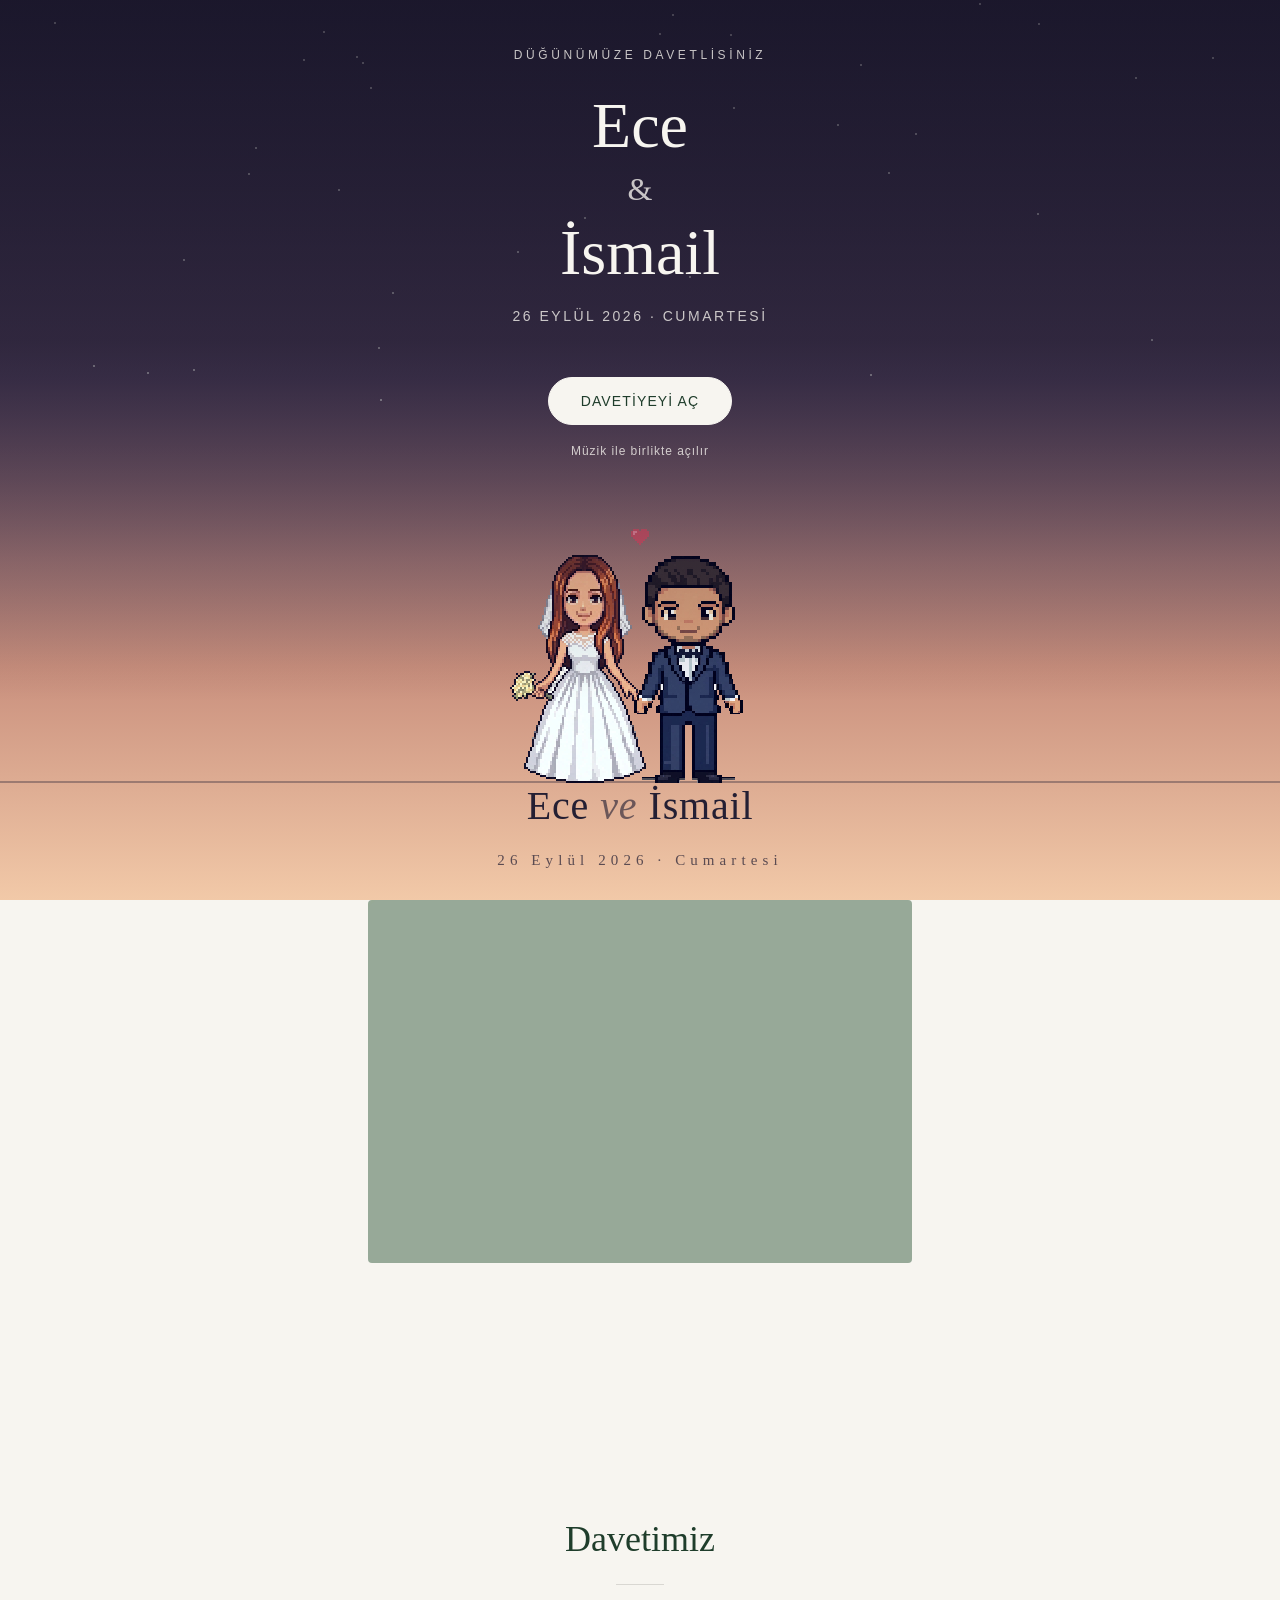
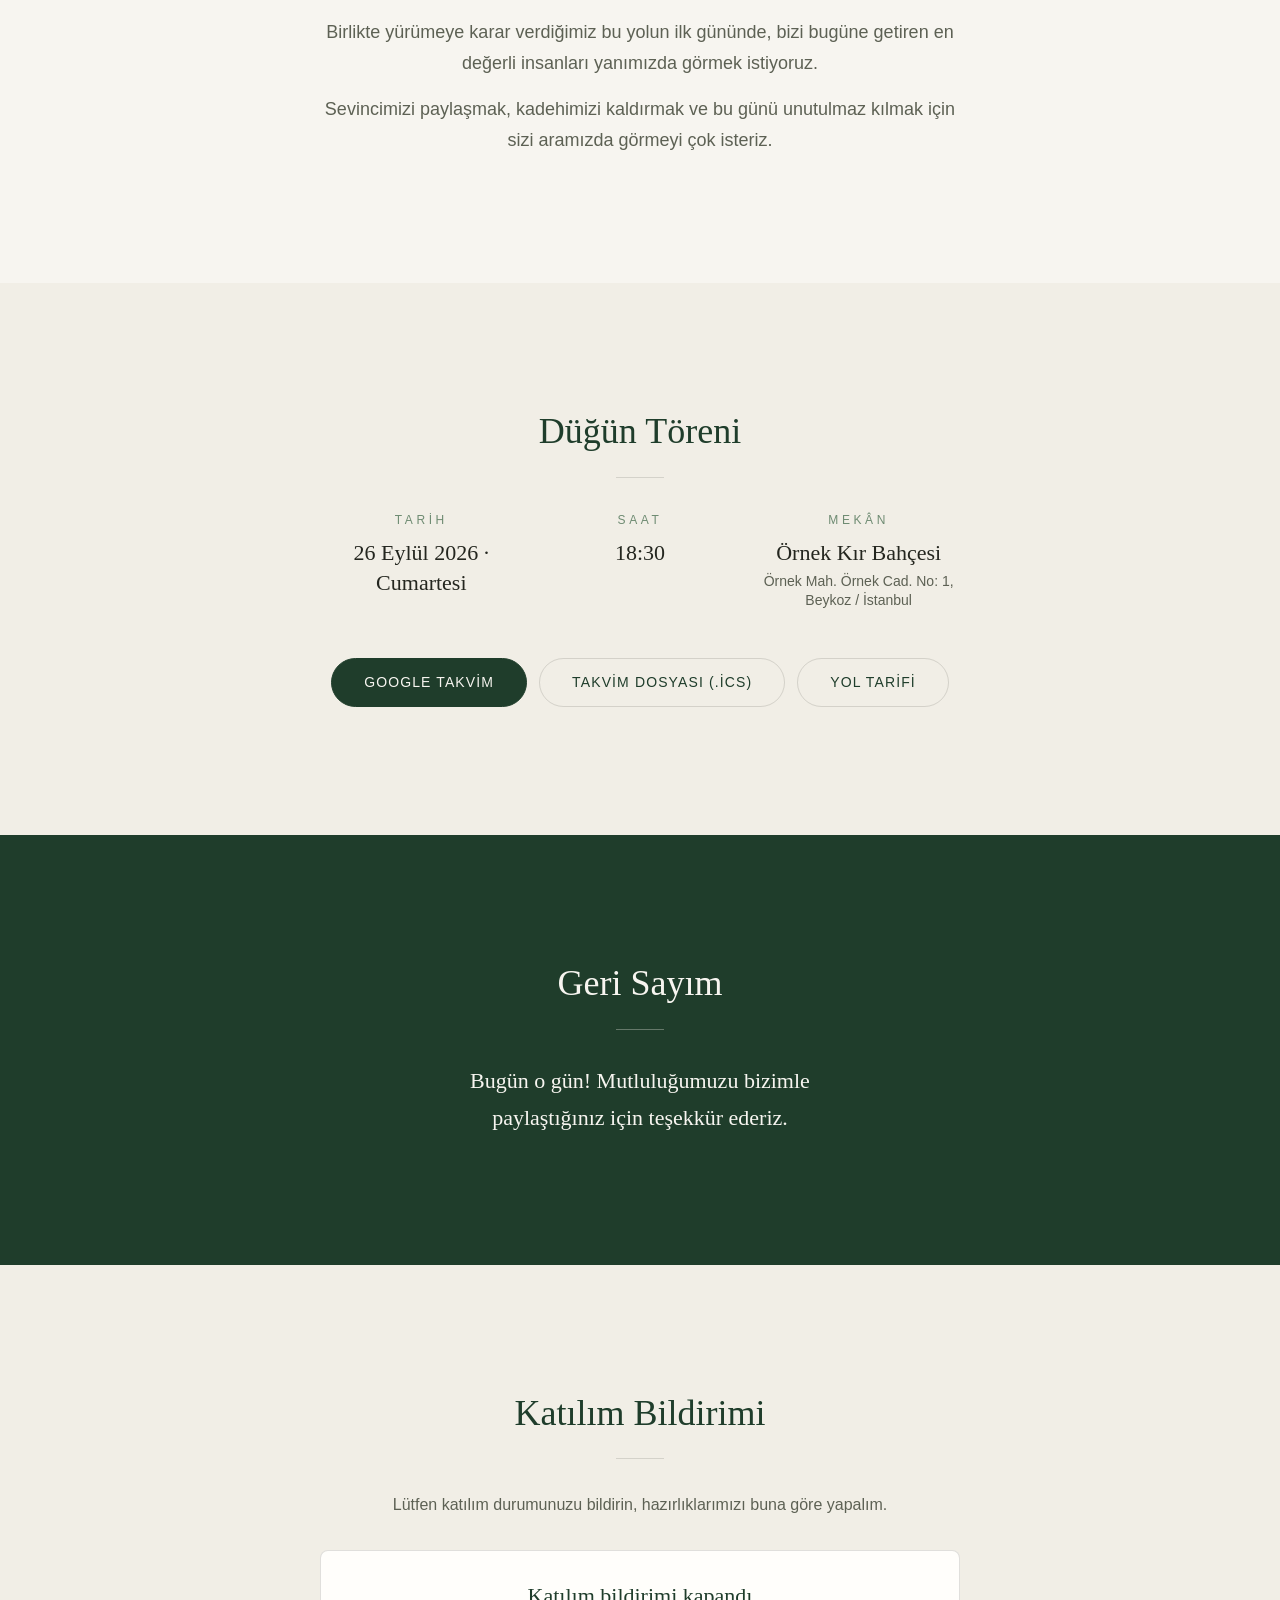
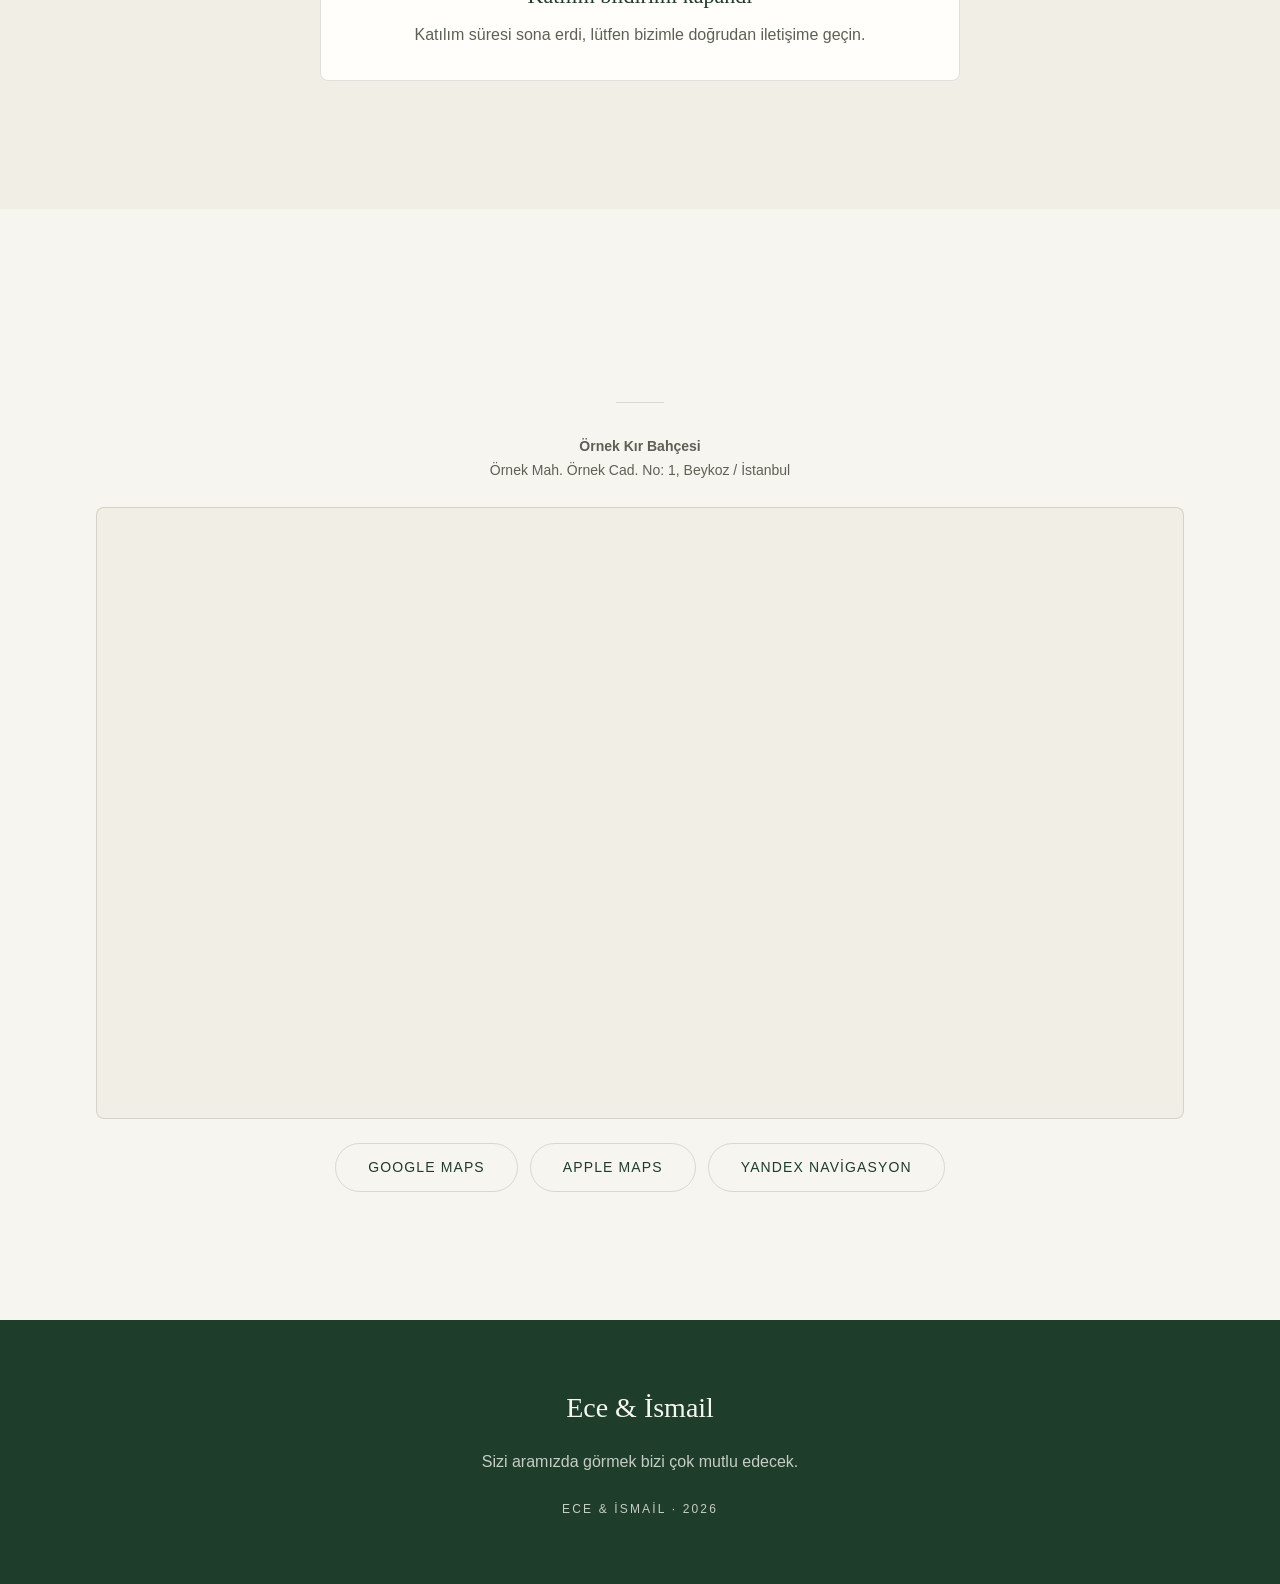
==== index.html @ 9f1f1a95 "feat: replace gallery section with a single photo display and add scroll prompt" ====
<!DOCTYPE html>
<html lang="tr" class="no-js">
<head>
  <meta charset="utf-8">
  <meta name="viewport" content="width=device-width, initial-scale=1, viewport-fit=cover">

  <!-- ==========================================================================
       META / SOSYAL MEDYA KARTI
       --------------------------------------------------------------------------
       DİKKAT: Build step olmadığı için aşağıdaki değerler HTML'de STATİK kalır.
       CONFIG'i düzenledikten sonra bu blogu da ELLE güncelle.
       "CONFIG İLE EŞLE" yorumu olan her satır assets/js/config.js ile eşleşmeli.

       og:image ve og:url MUTLAKA tam (absolute) URL olmalı — WhatsApp ve Twitter
       scraper'ları göreli yolu okumaz. Sitenin gerçek adresini yaz.
       ========================================================================== -->

  <!-- CONFIG İLE EŞLE: bride + coupleSeparator + groom, dateLabel -->
  <title>Ece &amp; İsmail · 26 Eylül 2026</title>
  <!-- CONFIG İLE EŞLE: text.inviteBody[0] özeti -->
  <meta name="description" content="Ece ve İsmail'in düğün davetiyesi. 26 Eylül 2026, Örnek Kır Bahçesi. Katılım bildirimi için tıklayın.">

  <!-- CONFIG İLE EŞLE: --c-bg-dark (assets/css/style.css) -->
  <meta name="theme-color" content="#1f3d2b">
  <meta name="color-scheme" content="light">

  <!-- Open Graph -->
  <meta property="og:type" content="website">
  <meta property="og:locale" content="tr_TR">
  <!-- CONFIG İLE EŞLE -->
  <meta property="og:site_name" content="Ece &amp; İsmail">
  <meta property="og:title" content="Ece &amp; İsmail · Düğün Davetiyesi">
  <meta property="og:description" content="26 Eylül 2026, Cumartesi · 18:30 · Örnek Kır Bahçesi. Katılım bildirimi için davetiyeyi açın.">
  <!-- TAM URL GEREKLİ — kendi Pages adresinle değiştir -->
  <meta property="og:url" content="https://KULLANICI.github.io/DEPO/">
  <meta property="og:image" content="https://KULLANICI.github.io/DEPO/assets/img/og.png">
  <meta property="og:image:secure_url" content="https://KULLANICI.github.io/DEPO/assets/img/og.png">
  <meta property="og:image:type" content="image/png">
  <meta property="og:image:width" content="1200">
  <meta property="og:image:height" content="630">
  <meta property="og:image:alt" content="Ece ve İsmail düğün davetiyesi">

  <!-- Twitter Card -->
  <meta name="twitter:card" content="summary_large_image">
  <!-- CONFIG İLE EŞLE -->
  <meta name="twitter:title" content="Ece &amp; İsmail · Düğün Davetiyesi">
  <meta name="twitter:description" content="26 Eylül 2026, Cumartesi · 18:30 · Örnek Kır Bahçesi.">
  <meta name="twitter:image" content="https://KULLANICI.github.io/DEPO/assets/img/og.png">
  <meta name="twitter:image:alt" content="Ece ve İsmail düğün davetiyesi">

  <!-- Favicon — tüm yollar GÖRELİ (alt path'te çalışması için) -->
  <link rel="icon" href="assets/img/favicon.svg" type="image/svg+xml">
  <link rel="icon" href="assets/img/favicon-32.png" sizes="32x32" type="image/png">
  <link rel="apple-touch-icon" href="assets/img/apple-touch-icon.png">

  <link rel="stylesheet" href="assets/css/style.css">

  <!-- CONFIG: sitenin tek içerik kaynağı. <head> içinde çünkü aşağıdaki
       preload script'i buna ihtiyaç duyuyor (LCP görselini erken başlatmak için). -->
  <script src="assets/js/config.js"></script>
  <script>
    /* Kapı ekranı görseli LCP elemanı. app.js body sonunda çalıştığı için
       indirmeyi burada preload ile başlatıyoruz — yol yine CONFIG'den geliyor,
       ikinci bir hardcode yok. */
    (function () {
      var gate = window.CONFIG && window.CONFIG.gate;
      if (!gate) return;
      var mobile = window.matchMedia && window.matchMedia('(max-width: 767px)').matches;
      var href = mobile ? gate.portrait : gate.landscape;
      if (!href) return;
      var link = document.createElement('link');
      link.rel = 'preload';
      link.as = 'image';
      link.href = href;
      link.setAttribute('fetchpriority', 'high');
      document.head.appendChild(link);
    })();
  </script>
</head>

<body>

  <noscript>
    <p class="noscript-note">
      Davetiyeyi görüntülemek için tarayıcınızda JavaScript'i etkinleştirmeniz gerekiyor.
    </p>
  </noscript>

  <!-- ==========================================================================
       KAPI EKRANI
       --------------------------------------------------------------------------
       Tam ekran, iki aşamalı:
         1) Karşılama: isim/tarih + "DAVETİYEYİ AÇ" butonu
         2) Butona basılınca → müzik başlar, karşılama solar, PİKSEL SAHNESİ
            oynar (karakterler yürür, buluşur, el ele tutuşur), sonra kapı
            fade-out olur ve element DOM'dan kaldırılır.

       Müzik MUTLAKA butonun click handler'ında başlar (autoplay policy).
       Animasyon uzun sürdüğü için "Atla" butonu var; kapıya tıklamak da atlar.
       prefers-reduced-motion açıksa 2. aşama hiç oynatılmaz, kapı direkt kapanır.
       ========================================================================== -->
  <div class="gate" id="gate" role="dialog" aria-modal="true" aria-labelledby="gate-names">
    <div class="gate__media scrim" id="gate-media"><!-- CONFIG.gate → app.js --></div>

    <div class="gate__content">
      <p class="gate__kicker" data-text="text.gateKicker"></p>

      <h1 class="gate__names" id="gate-names">
        <span data-text="bride"></span>
        <span class="gate__sep" aria-hidden="true" data-text="coupleSeparator"></span>
        <span data-text="groom"></span>
      </h1>

      <p class="gate__date" data-text="dateLabel"></p>

      <button class="btn btn--invert" type="button" id="gate-open" data-text="text.gateButton"></button>

      <p class="gate__hint" id="gate-hint" data-text="text.gateHint"></p>
    </div>

    <!-- ------------------------------------------------------------------------
         PİKSEL DAVETİYE SAHNESİ (kapı 2. aşama)
         ------------------------------------------------------------------------
         Kapsüllü bileşen (.dugun-davetiye). Stili style.css 19. bölümde,
         yıldız/konfeti üretimi app.js setupPixelScene() içinde.

         Tamamen dekoratif: aria-hidden. İsim ve tarih ekran okuyucuya kapının
         karşılama aşamasında ve hero'da zaten okunuyor, tekrarlamıyoruz.

         Animasyon .is-running eklenince başlar — kapı butonuna basıldığı an.
         Zaman çizelgesi (sn): 0.6 giriş · 4.0 buluşma · 4.2 kalp · 4.4 konfeti
         · 5.2 yazı.

         Sprite'lar assets/img/ altında, width/height DOSYANIN GERÇEK piksel
         ölçüsü (CLS 0 için): gelin 68×114, damat 68×142.
         Ölçek 5:4 — CSS'te gelin `68 * --unit`, damat `68 * --unit * 0.8`.

         PNG'ler pixel art: optimize/yeniden boyutlandırma/WebP dönüşümü YAPILMAZ.
         --------------------------------------------------------------------- -->
    <div class="gate__scene" id="gate-scene" aria-hidden="true">
      <div class="dugun-davetiye" data-pixel-scene>
        <div class="gokyuzu"></div>
        <div class="zemin"></div>

        <!-- loading="lazy" YOK — bilinçli. Dördü tek zamanlı animasyonun
             kareleri; göz kırpma karesi 4.4s'te opacity 1'e geçiyor ve o an
             yüklü değilse yüz bir kare kayboluyor. Dördü toplam ~49KB. -->
        <img class="kisi gelin" alt="" src="assets/img/gelin.png" width="68" height="114" decoding="async">
        <img class="kisi gelin kirpik" alt="" src="assets/img/gelin-blink.png" width="68" height="114" decoding="async">
        <img class="kisi damat" alt="" src="assets/img/damat.png" width="68" height="142" decoding="async">
        <img class="kisi damat kirpik" alt="" src="assets/img/damat-blink.png" width="68" height="142" decoding="async">

        <div class="kalp">
          <svg viewBox="0 0 11 10" xmlns="http://www.w3.org/2000/svg" shape-rendering="crispEdges" aria-hidden="true">
            <path fill="#d4566b" d="M2 1h3v1h1V1h3v1h1v3h-1v1h-1v1h-1v1H6v1H5V8H4V7H3V6H2V5H1V2h1z"/>
            <path fill="#f08ba0" d="M2 2h2v1H3v1H2z"/>
          </svg>
        </div>

        <div class="konfeti"></div>

        <div class="yazi">
          <!-- İçerik CONFIG'den: index.html'de hardcode isim/tarih yok.
               "ve" bileşenin tipografik bağlacı (CONFIG.coupleSeparator "&"
               burada italik "ve" olarak çiziliyor), o yüzden markup'ta kalıyor. -->
          <p class="isimler">
            <span data-text="bride"></span><span class="ve">ve</span><span data-text="groom"></span>
          </p>
          <p class="tarih" data-text="dateLabel"></p>
        </div>
      </div>
    </div>

    <!-- Animasyonu atla. Sahne başlayınca görünür olur. -->
    <button class="gate__skip is-hidden" type="button" id="gate-skip"
            data-text="text.gateSkip"></button>
  </div>

  <!-- ==========================================================================
       SES KONTROLÜ
       --------------------------------------------------------------------------
       Müzik başarıyla çalmaya başlayana kadar gizli. Durum localStorage'da.
       ========================================================================== -->
  <button class="audio-toggle is-hidden is-muted" type="button" id="audio-toggle"
          aria-pressed="true" aria-label="Müziği aç">
    <svg class="icon-sound" viewBox="0 0 24 24" fill="none" stroke="currentColor"
         stroke-width="1.6" stroke-linecap="round" stroke-linejoin="round" aria-hidden="true">
      <path d="M4 9v6h3l5 4V5L7 9H4z"></path>
      <path d="M16 8.5a4.5 4.5 0 0 1 0 7"></path>
      <path d="M18.5 5.5a8 8 0 0 1 0 13"></path>
    </svg>
    <svg class="icon-muted" viewBox="0 0 24 24" fill="none" stroke="currentColor"
         stroke-width="1.6" stroke-linecap="round" stroke-linejoin="round" aria-hidden="true">
      <path d="M4 9v6h3l5 4V5L7 9H4z"></path>
      <path d="M16 9.5l5 5"></path>
      <path d="M21 9.5l-5 5"></path>
    </svg>
  </button>

  <!-- ==========================================================================
       1. HERO — slideshow + Ken Burns
       ========================================================================== -->
  <header class="hero fullscreen" id="hero">
    <div class="hero__slides scrim" id="hero-slides"><!-- CONFIG.hero → app.js --></div>

    <!-- Dekoratif partikül katmanı (CONFIG.options.particles = false ile kapanır) -->
    <div class="particles" data-particles aria-hidden="true"></div>

    <div class="hero__content">
      <h2 class="hero__names" id="hero-title" tabindex="-1">
        <span data-text="bride"></span>
        <span class="hero__sep" aria-hidden="true" data-text="coupleSeparator"></span>
        <span data-text="groom"></span>
      </h2>

      <p class="hero__meta">
        <span data-text="dateLabel"></span>
        <span data-text="timeLabel"></span>
        <span class="hero__venue" data-text="venueName"></span>
      </p>
    </div>

    <!-- Aşağıda form/detay olduğunu göstermek için — özellikle mobilde sayfa
         hero'dan sonra boş görünmesin diye. Tıklanınca bir sonraki bölüme
         kaydırır; prefers-reduced-motion açıkken zıplama durur ama ok kalır. -->
    <button class="hero__scroll" type="button" id="hero-scroll" aria-label="Aşağı kaydır">
      <svg viewBox="0 0 24 24" fill="none" stroke="currentColor" stroke-width="1.6"
           stroke-linecap="round" stroke-linejoin="round" aria-hidden="true">
        <path d="M6 9l6 6 6-6"></path>
      </svg>
    </button>
  </header>

  <main>

    <!-- ========================================================================
         2. FOTOĞRAF — sayfanın üst bölgesinde tek görsel (CONFIG.photo)
         ======================================================================== -->
    <section class="section photo" id="photo">
      <div class="section__inner section__inner--wide">
        <figure class="photo__figure" id="photo-figure" data-reveal><!-- CONFIG.photo → app.js --></figure>
      </div>
    </section>

    <!-- ========================================================================
         3. DAVETİYE METNİ
         ======================================================================== -->
    <section class="section" id="invite" aria-labelledby="invite-title">
      <div class="section__inner">
        <h2 class="section__title" id="invite-title" data-text="text.inviteTitle" data-reveal></h2>
        <hr class="section__rule">

        <!-- ?d= parametresi yoksa app.js bu bloğu tamamen kaldırır -->
        <p class="invite__greeting" id="greeting" data-reveal></p>

        <div class="invite__body" data-text-list="text.inviteBody" data-reveal></div>
      </div>
    </section>

    <!-- ========================================================================
         4. ETKİNLİK DETAYI
         ======================================================================== -->
    <section class="section section--alt" id="details" aria-labelledby="details-title">
      <div class="section__inner">
        <h2 class="section__title" id="details-title" data-text="text.detailsTitle" data-reveal></h2>
        <hr class="section__rule">

        <dl class="details__list" data-reveal>
          <div class="details__item">
            <dt class="details__label" data-text="text.detailsDateLabel"></dt>
            <dd class="details__value" data-text="dateLabel"></dd>
          </div>
          <div class="details__item">
            <dt class="details__label" data-text="text.detailsTimeLabel"></dt>
            <dd class="details__value" data-text="timeLabel"></dd>
          </div>
          <div class="details__item">
            <dt class="details__label" data-text="text.detailsVenueLabel"></dt>
            <dd class="details__value">
              <span data-text="venueName"></span>
              <span class="details__sub" data-text="venueAddress"></span>
            </dd>
          </div>
        </dl>

        <div class="btn-row btn-row--stack" data-reveal>
          <!-- Takvime Ekle: iki seçenek birlikte sunulur, UA sniffing yok -->
          <a class="btn" id="cal-google" href="#" target="_blank" rel="noopener"
             data-text="text.calendarGoogle"></a>
          <!-- invite.ics repo kökünde statik dosya (README'deki senkron notuna bak) -->
          <a class="btn btn--ghost" id="cal-ics" href="invite.ics" download
             data-text="text.calendarIcs"></a>
          <a class="btn btn--ghost" id="directions" href="#" target="_blank" rel="noopener"
             data-text="text.directionsButton"></a>
        </div>
      </div>
    </section>

    <!-- ========================================================================
         5. GERİ SAYIM
         ======================================================================== -->
    <section class="section section--dark" id="countdown-section" aria-labelledby="countdown-title">
      <div class="particles" data-particles aria-hidden="true"></div>

      <div class="section__inner">
        <h2 class="section__title" id="countdown-title" data-text="text.countdownTitle" data-reveal></h2>
        <hr class="section__rule">

        <ul class="countdown" id="countdown" data-reveal>
          <li class="countdown__cell">
            <span class="countdown__num" id="cd-days">00</span>
            <span class="countdown__label" data-text="text.countdownDays"></span>
          </li>
          <li class="countdown__cell">
            <span class="countdown__num" id="cd-hours">00</span>
            <span class="countdown__label" data-text="text.countdownHours"></span>
          </li>
          <li class="countdown__cell">
            <span class="countdown__num" id="cd-minutes">00</span>
            <span class="countdown__label" data-text="text.countdownMinutes"></span>
          </li>
          <li class="countdown__cell">
            <span class="countdown__num" id="cd-seconds">00</span>
            <span class="countdown__label" data-text="text.countdownSeconds"></span>
          </li>
        </ul>

        <!-- Tarih geçtiyse app.js listeyi gizler, bunu gösterir -->
        <p class="countdown-done is-hidden" id="countdown-done" data-text="text.countdownDone"></p>
      </div>
    </section>

    <!-- ========================================================================
         6. RSVP
         ======================================================================== -->
    <section class="section section--alt" id="rsvp" aria-labelledby="rsvp-title">
      <div class="section__inner">
        <h2 class="section__title" id="rsvp-title" data-text="text.rsvpTitle" data-reveal></h2>
        <hr class="section__rule">
        <p class="rsvp__intro" data-text="text.rsvpIntro" data-reveal></p>

        <!-- Son tarih geçtiyse app.js formu kaldırır ve bunu gösterir -->
        <div class="rsvp-closed is-hidden" id="rsvp-closed" data-reveal>
          <h3 data-text="text.rsvpClosedTitle"></h3>
          <p data-text="text.rsvpClosedText"></p>
        </div>

        <!-- Daha önce cevap verildiyse gösterilir; form kapalı gelir -->
        <div class="rsvp-note is-hidden" id="rsvp-note" data-reveal>
          <p data-text="text.rsvpAlreadyText"></p>
          <button class="btn btn--ghost" type="button" id="rsvp-reopen"
                  data-text="text.rsvpAlreadyButton"></button>
        </div>

        <form class="form" id="rsvp-form" novalidate data-reveal>

          <!-- Katılım durumu -->
          <fieldset class="field fieldset">
            <legend class="field__label" data-text="text.rsvpAttendingLabel"></legend>

            <div class="choice">
              <label class="choice__option">
                <input class="choice__input" type="radio" name="attending" value="yes" required>
                <span class="choice__face" data-text="text.rsvpYes"></span>
              </label>
              <label class="choice__option">
                <input class="choice__input" type="radio" name="attending" value="no" required>
                <span class="choice__face" data-text="text.rsvpNo"></span>
              </label>
            </div>

            <p class="field__error" id="err-attending" role="alert"></p>
          </fieldset>

          <!-- Ad Soyad -->
          <div class="field">
            <label class="field__label" for="rsvp-name" data-text="text.rsvpNameLabel"></label>
            <input class="input" type="text" id="rsvp-name" name="name"
                   autocomplete="name" enterkeyhint="next" required
                   maxlength="80"
                   data-attr="placeholder:text.rsvpNamePlaceholder">
            <p class="field__error" id="err-name" role="alert"></p>
          </div>

          <!-- Kişi sayısı -->
          <div class="field">
            <label class="field__label" for="rsvp-guests" data-text="text.rsvpGuestsLabel"></label>
            <input class="input" type="number" id="rsvp-guests" name="guests"
                   inputmode="numeric" min="1" max="10" step="1" value="1" required>
            <p class="field__hint" data-text="text.rsvpGuestsHint"></p>
            <p class="field__error" id="err-guests" role="alert"></p>
          </div>

          <!-- Mesaj -->
          <div class="field">
            <label class="field__label" for="rsvp-message">
              <span data-text="text.rsvpMessageLabel"></span>
              <span class="field__hint field__hint--inline" data-text="text.rsvpMessageHint"></span>
            </label>
            <textarea class="textarea" id="rsvp-message" name="message" maxlength="500"
                      data-attr="placeholder:text.rsvpMessagePlaceholder"></textarea>
            <p class="field__hint" id="rsvp-message-count" aria-hidden="true"></p>
          </div>

          <!-- ============================ HONEYPOT ============================
               Bot tuzağı. Ekran dışında, klavyeyle erişilemez, otomatik
               doldurma kapalı. Dolu gelirse app.js sessizce başarılı gibi
               davranır ve HİÇBİR ŞEY GÖNDERMEZ. CAPTCHA yok.
               ================================================================= -->
          <div class="honeypot" aria-hidden="true">
            <label for="rsvp-website">Website</label>
            <input type="text" id="rsvp-website" name="website"
                   tabindex="-1" autocomplete="off">
          </div>

          <button class="btn btn--block" type="submit" id="rsvp-submit">
            <span class="spinner is-hidden" id="rsvp-spinner" aria-hidden="true"></span>
            <span id="rsvp-submit-label" data-text="text.rsvpSubmit"></span>
          </button>

          <!-- Sonuç mesajı -->
          <p class="form__status" id="rsvp-status" role="status" aria-live="polite"></p>

          <div class="form__retry is-hidden" id="rsvp-retry">
            <button class="btn btn--ghost" type="button" id="rsvp-retry-btn"
                    data-text="text.rsvpRetry"></button>
          </div>
        </form>
      </div>
    </section>

    <!-- ========================================================================
         7. KONUM
         ======================================================================== -->
    <section class="section" id="location" aria-labelledby="location-title">
      <div class="section__inner section__inner--wide">
        <h2 class="section__title" id="location-title" data-text="text.locationTitle" data-reveal></h2>
        <hr class="section__rule">

        <p class="location__address">
          <strong data-text="venueName"></strong><br>
          <span data-text="venueAddress"></span>
        </p>

        <!-- API key gerektirmeyen embed formu; src app.js tarafından atanır -->
        <div class="map" data-reveal>
          <iframe id="map-frame" loading="lazy" referrerpolicy="no-referrer-when-downgrade"
                  allowfullscreen data-attr="title:text.mapEmbedTitle"></iframe>
        </div>

        <div class="btn-row" data-reveal>
          <a class="btn btn--ghost" id="map-google" href="#" target="_blank" rel="noopener"
             data-text="text.mapGoogle"></a>
          <a class="btn btn--ghost" id="map-apple" href="#" target="_blank" rel="noopener"
             data-text="text.mapApple"></a>
          <a class="btn btn--ghost" id="map-yandex" href="#" target="_blank" rel="noopener"
             data-text="text.mapYandex"></a>
        </div>
      </div>
    </section>

  </main>

  <!-- ==========================================================================
       8. FOOTER
       ========================================================================== -->
  <footer class="footer">
    <p class="footer__names">
      <span data-text="bride"></span>
      <span aria-hidden="true" data-text="coupleSeparator"></span>
      <span data-text="groom"></span>
    </p>
    <p class="footer__note" data-text="text.footerNote"></p>
    <p class="footer__credit" data-text="text.footerCredit"></p>
  </footer>

  <script src="assets/js/app.js" defer></script>
</body>
</html>
---- assets/css/style.css ----
/* =============================================================================
   DÜĞÜN DAVETİYESİ — STİL
   -----------------------------------------------------------------------------
   İÇİNDEKİLER
     01. Fontlar (@font-face)
     02. Tasarım token'ları (:root)
     03. Reset & temel tipografi
     04. Yardımcı sınıflar
     05. Butonlar & bağlantılar
     06. Bölüm iskeleti (section / başlık)
     07. Kapı ekranı (gate)
     08. Hero + slideshow + Ken Burns
     09. Ses kontrolü (mute butonu)
     10. Davetiye metni
     11. Etkinlik detayı
     12. Geri sayım
     13. Galeri
     14. RSVP formu
     15. Konum (harita)
     16. Footer
     17. Partikül katmanı
     18. Scroll reveal
     19. Piksel davetiye sahnesi (.dugun-davetiye — kapsüllü)
     20. prefers-reduced-motion

   KURAL: Sadece `transform` ve `opacity` animasyonu var.
   width/height/top/left/filter/box-shadow ANİMASYONU YOK.
   Tüm renk/spacing/font değerleri :root altındaki custom property'lerde.

   TEK İSTİSNA: 19. bölüm (piksel davetiye sahnesi). Pixel art bileşeni kendi
   token'larını `.dugun-davetiye` üzerinde tutar ve `dd-ziplama` margin-bottom
   animasyonu kullanır — gerekçesi bölümün kendi başlığında yazıyor.
   ============================================================================= */


/* =============================================================================
   01. FONTLAR
   -----------------------------------------------------------------------------
   Fontlar repo içinden servis edilir (harici CDN yok).
   assets/fonts/ boşsa bu @font-face'ler sessizce başarısız olur ve
   --font-display / --font-body içindeki sistem fontlarına düşülür.
   Dosyaları nereden indireceğin: assets/fonts/README.txt
   ============================================================================= */

@font-face {
  font-family: "Cormorant Garamond";
  src: url("../fonts/cormorant-garamond-400.woff2") format("woff2");
  font-weight: 400;
  font-style: normal;
  font-display: swap;
}
@font-face {
  font-family: "Cormorant Garamond";
  src: url("../fonts/cormorant-garamond-600.woff2") format("woff2");
  font-weight: 600;
  font-style: normal;
  font-display: swap;
}
@font-face {
  font-family: "Jost";
  src: url("../fonts/jost-400.woff2") format("woff2");
  font-weight: 400;
  font-style: normal;
  font-display: swap;
}
@font-face {
  font-family: "Jost";
  src: url("../fonts/jost-500.woff2") format("woff2");
  font-weight: 500;
  font-style: normal;
  font-display: swap;
}


/* =============================================================================
   02. TASARIM TOKEN'LARI
   -----------------------------------------------------------------------------
   Tasarım geçişi buradan yapılır. Aşağıdaki bölümlerde çıplak renk/ölçü yok.
   ============================================================================= */

:root {
  /* --- Renk: zemin --- */
  --c-bg:            #f7f5f0;   /* kirli beyaz ana zemin */
  --c-bg-alt:        #f1eee6;   /* dönüşümlü bölüm zemini */
  --c-bg-dark:       #1f3d2b;   /* koyu yeşil bloklar */
  --c-surface:       #fffefb;   /* kart / form yüzeyi */

  /* --- Renk: metin --- */
  --c-text:          #24261f;
  --c-text-soft:     #5d6154;
  --c-text-invert:   #f7f5f0;
  --c-text-invert-soft: rgba(247, 245, 240, 0.78);

  /* --- Renk: aksan --- */
  --c-accent:        #1f3d2b;   /* koyu yeşil */
  --c-accent-hover:  #2e5a3f;
  --c-accent-soft:   #6e8b72;
  --c-line:          rgba(36, 38, 31, 0.14);
  --c-line-invert:   rgba(247, 245, 240, 0.32);

  /* --- Renk: durum --- */
  --c-error:         #8f2f24;
  --c-success:       #2f6b45;

  /* --- Renk: overlay (fotoğraf üstü okunabilirlik) --- */
  --c-scrim:         rgba(20, 30, 22, 0.44);
  --c-scrim-strong:  rgba(20, 30, 22, 0.62);

  /* --- Tipografi --- */
  --font-display: "Cormorant Garamond", Cormorant, Georgia, "Times New Roman", serif;
  --font-body: "Jost", -apple-system, BlinkMacSystemFont, "Segoe UI", Roboto,
               "Helvetica Neue", Arial, sans-serif;

  --fs-xs:   0.75rem;
  --fs-sm:   0.875rem;
  --fs-base: 1rem;
  --fs-md:   1.125rem;
  --fs-lg:   1.375rem;
  --fs-xl:   1.75rem;
  --fs-2xl:  2.25rem;
  --fs-3xl:  3rem;
  --fs-4xl:  4rem;

  --lh-tight: 1.15;
  --lh-snug:  1.35;
  --lh-base:  1.7;

  --ls-wide:   0.08em;
  --ls-wider:  0.18em;
  --ls-widest: 0.3em;

  /* --- Spacing --- */
  --sp-1:  0.25rem;
  --sp-2:  0.5rem;
  --sp-3:  0.75rem;
  --sp-4:  1rem;
  --sp-5:  1.5rem;
  --sp-6:  2rem;
  --sp-7:  3rem;
  --sp-8:  4rem;
  --sp-9:  6rem;
  --sp-10: 8rem;

  --section-pad-y: var(--sp-8);
  --section-pad-x: var(--sp-5);
  --content-w: 40rem;
  --content-w-wide: 68rem;

  /* --- Şekil --- */
  --radius-sm: 2px;
  --radius:    4px;
  --radius-lg: 8px;
  --radius-pill: 999px;
  --border: 1px solid var(--c-line);

  /* --- Gölge (animasyon YOK, sadece statik) --- */
  --shadow-sm: 0 1px 2px rgba(36, 38, 31, 0.06);
  --shadow:    0 4px 20px rgba(36, 38, 31, 0.08);

  /* --- Hareket --- */
  --dur-fast:   180ms;
  --dur:        320ms;
  --dur-slow:   700ms;
  --dur-gate:   900ms;   /* kapı fade-out */
  --dur-fade:   1600ms;  /* hero crossfade */
  --ease:       cubic-bezier(0.4, 0, 0.2, 1);
  --ease-out:   cubic-bezier(0.16, 1, 0.3, 1);

  --kb-scale-from: 1;
  --kb-scale-to:   1.12;

  /* --- Katman sırası --- */
  --z-particles: 1;
  --z-content:   2;
  --z-audio:     40;
  --z-gate:      100;

  /* --- Focus --- */
  --focus-w: 2px;
  --focus-offset: 3px;
}

@media (min-width: 48rem) {
  :root {
    --section-pad-y: var(--sp-10);
    --section-pad-x: var(--sp-7);
  }
}


/* =============================================================================
   03. RESET & TEMEL TİPOGRAFİ
   ============================================================================= */

*,
*::before,
*::after { box-sizing: border-box; }

html {
  -webkit-text-size-adjust: 100%;
  scroll-behavior: smooth;
}

body {
  margin: 0;
  background-color: var(--c-bg);
  color: var(--c-text);
  font-family: var(--font-body);
  font-size: var(--fs-base);
  line-height: var(--lh-base);
  font-weight: 400;
  -webkit-font-smoothing: antialiased;
  -moz-osx-font-smoothing: grayscale;
  overflow-x: hidden;
}

/* Kapı ekranı açık iken sayfa kaydırılamaz */
body.is-locked { overflow: hidden; }

h1, h2, h3 {
  font-family: var(--font-display);
  font-weight: 400;
  line-height: var(--lh-tight);
  margin: 0;
}

p { margin: 0 0 var(--sp-4); }
p:last-child { margin-bottom: 0; }

img { max-width: 100%; display: block; }

a { color: var(--c-accent); text-decoration-thickness: 1px; text-underline-offset: 3px; }
a:hover { color: var(--c-accent-hover); }

/* Klavye ile gezinme: her yerde görünür focus */
:focus-visible {
  outline: var(--focus-w) solid var(--c-accent);
  outline-offset: var(--focus-offset);
}
.gate :focus-visible,
.hero :focus-visible,
.footer :focus-visible {
  outline-color: var(--c-text-invert);
}


/* =============================================================================
   04. YARDIMCI SINIFLAR
   ============================================================================= */

/* Ekran okuyucuya açık, görsel olarak gizli */
.sr-only {
  position: absolute;
  width: 1px; height: 1px;
  padding: 0; margin: -1px;
  overflow: hidden;
  clip-path: inset(50%);
  white-space: nowrap;
  border: 0;
}

/* Honeypot: ekran dışına konumlandırılmış, klavyeyle erişilemez */
.honeypot {
  position: absolute !important;
  left: -9999px !important;
  top: auto !important;
  width: 1px !important;
  height: 1px !important;
  overflow: hidden !important;
  opacity: 0 !important;
  pointer-events: none !important;
}

.is-hidden { display: none !important; }

/* JavaScript kapalıysa gösterilen not */
.noscript-note {
  padding: var(--sp-7) var(--sp-5);
  text-align: center;
  color: var(--c-text-soft);
}

/* Tam ekran bölümler: 100vh fallback, sonra 100dvh */
.fullscreen {
  min-height: 100vh;
  min-height: 100dvh;
}

/* Fotoğraf üstü okunabilirlik perdesi */
.scrim::after {
  content: "";
  position: absolute;
  inset: 0;
  background: linear-gradient(
    to bottom,
    var(--c-scrim) 0%,
    rgba(20, 30, 22, 0.28) 45%,
    var(--c-scrim-strong) 100%
  );
  z-index: 1;
}


/* =============================================================================
   05. BUTONLAR & BAĞLANTILAR
   ============================================================================= */

.btn {
  --btn-bg: var(--c-accent);
  --btn-fg: var(--c-text-invert);
  --btn-bd: var(--c-accent);

  display: inline-flex;
  align-items: center;
  justify-content: center;
  gap: var(--sp-2);
  min-height: 3rem;
  padding: var(--sp-3) var(--sp-6);
  border: 1px solid var(--btn-bd);
  border-radius: var(--radius-pill);
  background-color: var(--btn-bg);
  color: var(--btn-fg);
  font-family: var(--font-body);
  font-size: var(--fs-sm);
  font-weight: 500;
  letter-spacing: var(--ls-wide);
  text-transform: uppercase;
  text-decoration: none;
  cursor: pointer;
  transition: opacity var(--dur-fast) var(--ease),
              transform var(--dur-fast) var(--ease);
}

.btn:hover { opacity: 0.88; color: var(--btn-fg); }
.btn:active { transform: scale(0.98); }
.btn[disabled],
.btn[aria-disabled="true"] { opacity: 0.55; cursor: not-allowed; }
.btn[disabled]:active { transform: none; }

/* Çizgili (ikincil) buton */
.btn--ghost {
  --btn-bg: transparent;
  --btn-fg: var(--c-accent);
  --btn-bd: var(--c-line);
}

/* Koyu zemin üzerinde */
.btn--invert {
  --btn-bg: var(--c-text-invert);
  --btn-fg: var(--c-accent);
  --btn-bd: var(--c-text-invert);
}
.btn--outline-invert {
  --btn-bg: transparent;
  --btn-fg: var(--c-text-invert);
  --btn-bd: var(--c-line-invert);
}

.btn--block { width: 100%; }

/* Inline spinner — sadece transform animasyonu */
.spinner {
  width: 1em;
  height: 1em;
  border: 2px solid currentColor;
  border-top-color: transparent;
  border-radius: 50%;
  animation: spin 700ms linear infinite;
  flex: 0 0 auto;
}
@keyframes spin { to { transform: rotate(360deg); } }

/* Buton grubu */
.btn-row {
  display: flex;
  flex-wrap: wrap;
  gap: var(--sp-3);
  justify-content: center;
}
.btn-row--stack { flex-direction: column; }
@media (min-width: 30rem) {
  .btn-row--stack { flex-direction: row; }
}


/* =============================================================================
   06. BÖLÜM İSKELETİ
   ============================================================================= */

.section {
  position: relative;
  padding: var(--section-pad-y) var(--section-pad-x);
}
.section--alt { background-color: var(--c-bg-alt); }
.section--dark {
  background-color: var(--c-bg-dark);
  color: var(--c-text-invert);
}
.section--dark .section__title { color: var(--c-text-invert); }
.section--dark .section__rule { background-color: var(--c-line-invert); }

.section__inner {
  position: relative;
  z-index: var(--z-content);   /* partikül katmanının üstünde kalsın */
  max-width: var(--content-w);
  margin: 0 auto;
}
.section__inner--wide { max-width: var(--content-w-wide); }

.section__eyebrow {
  font-size: var(--fs-xs);
  letter-spacing: var(--ls-widest);
  text-transform: uppercase;
  color: var(--c-accent-soft);
  text-align: center;
  margin: 0 0 var(--sp-3);
}

.section__title {
  font-size: var(--fs-xl);
  text-align: center;
  color: var(--c-accent);
  margin: 0 0 var(--sp-5);
}
@media (min-width: 48rem) {
  .section__title { font-size: var(--fs-2xl); }
}

/* İnce ayırıcı çizgi */
.section__rule {
  width: 3rem;
  height: 1px;
  background-color: var(--c-line);
  margin: 0 auto var(--sp-6);
  border: 0;
}


/* =============================================================================
   07. KAPI EKRANI (GATE)
   -----------------------------------------------------------------------------
   Tıklandığında JS fade-out yapar ve elementi DOM'dan kaldırır.
   ============================================================================= */

.gate {
  position: fixed;
  inset: 0;
  z-index: var(--z-gate);
  display: flex;
  align-items: center;
  justify-content: center;
  overflow: hidden;
  background-color: var(--c-bg-dark);
  color: var(--c-text-invert);
  opacity: 1;
  transition: opacity var(--dur-gate) var(--ease);
}

.gate.is-closing { opacity: 0; pointer-events: none; }

.gate__media {
  position: absolute;
  inset: 0;
  z-index: 0;
  transition: opacity var(--dur-slow) var(--ease);
}
/* 2. aşamada fotoğraf sahneyle yarışmasın; sahne kendi gökyüzünü getiriyor. */
.gate.is-playing .gate__media { opacity: 0; }
.gate__media img {
  width: 100%;
  height: 100%;
  object-fit: cover;
}

.gate__content {
  position: relative;
  z-index: 2;
  text-align: center;
  padding: var(--sp-7) var(--sp-5);
  max-width: 30rem;
  /* Yukari yasla: .gate flex-center, altta piksel sahnesi var. Ortada
     kalirsa metin karakterlerin uzerine biner. */
  align-self: start;
  padding-top: clamp(1.5rem, 5vh, 4rem);
}

.gate__kicker {
  font-size: var(--fs-xs);
  letter-spacing: var(--ls-widest);
  text-transform: uppercase;
  color: var(--c-text-invert-soft);
  margin: 0 0 var(--sp-5);
}

.gate__names {
  font-size: var(--fs-3xl);
  line-height: var(--lh-tight);
  margin: 0 0 var(--sp-4);
}
@media (min-width: 48rem) {
  .gate__names { font-size: var(--fs-4xl); }
}

.gate__sep {
  display: block;
  font-size: 0.5em;
  color: var(--c-text-invert-soft);
  margin: var(--sp-2) 0;
}

.gate__date {
  font-size: var(--fs-sm);
  letter-spacing: var(--ls-wider);
  text-transform: uppercase;
  color: var(--c-text-invert-soft);
  margin: 0 0 var(--sp-7);
}

.gate__hint {
  font-size: var(--fs-xs);
  color: var(--c-text-invert-soft);
  margin: var(--sp-4) 0 0;
  letter-spacing: var(--ls-wide);
}

/* --- 2. aşama: piksel davetiye sahnesi ------------------------------------
   Sahnenin kendi stili 19. bölümde ve `.dugun-davetiye` altında kapsüllü.
   Burada SADECE kapı içindeki yerleşimi ve aşama geçişi var.             */

/* Sahne 1. AŞAMADA DA GÖRÜNÜR: açılış ekranı yıldızlı alacakaranlık gökyüzü
   ve ayrık duran gelin/damat. Metin bunun üstüne biniyor (z-index 2).
   Tıklanınca metin solar, karakterler birbirine yürür.
   z-index 1: .gate__media (0) üstünde, .gate__content (2) altında. */
.gate__scene {
  position: absolute;
  inset: 0;
  z-index: 1;
  pointer-events: none;
}

/* Metin okunabilirlik perdesi. Sahnenin alt yarısı açık şeftali rengi,
   beyaz yazı orada kaybolur. Animasyon başlayınca perde de kalkıyor. */
.gate__scene::after {
  content: "";
  position: absolute;
  inset: 0;
  background: linear-gradient(180deg,
    rgba(20, 16, 32, 0.72) 0%,
    rgba(20, 16, 32, 0.58) 38%,
    rgba(20, 16, 32, 0.18) 62%,
    rgba(20, 16, 32, 0) 78%);
  transition: opacity var(--dur-slow) var(--ease);
}
.gate.is-playing .gate__scene::after { opacity: 0; }

/* Sahnenin alt yazısı (isim + tarih) 1. aşamada gizli: kapı metni zaten
   aynı ismi ve tarihi üstte gösteriyor, ikisi birden görünürse tekrar olur.
   Normal modda animasyon 0. karede beklediği için zaten opacity 0; bu kural
   hareket-azaltma modu için gerekli — orada animasyonlar anında bitiyor. */
.gate:not(.is-playing) .dugun-davetiye .yazi { opacity: 0; }

/* Kapı içinde sahne tam ekran: ortalanmış 5/6 panel değil.
   Gökyüzü bir gradyan, zemin ve yıldızlar yüzdeyle konumlandığı için
   serbest en/boy oranında bozulmadan çalışıyor. Karakterler `--unit` ile
   ölçekli, panel boyutundan bağımsız. */
.gate__scene .dugun-davetiye {
  width: 100%;
  height: 100%;
  aspect-ratio: auto;
  max-height: none;
  margin-inline: 0;
  /* Zemin aşağı: metin üstte gökyüzünde, çift altta zeminde durur.
     5/6 panelde 24% doğruydu, tam ekranda çift ekranın ortasına düşüyordu. */
  --zemin: 13%;
  --yazi-alt: 3%;
}

/* Kapıda dikey bütçe: üst metin bloğu (~470px) + karakter boyu + alt yazı
   (~90px). --unit 3px'te karakter 114*3 = 342px, toplam ~900px eder; bundan
   kısa viewport'ta buton karakterlerin başına biniyordu.
   Değerler TAM SAYI px kalıyor (piksel hizası, bkz. bölüm başlığı). */
@media (max-height: 58rem) {
  .gate__scene .dugun-davetiye { --unit: 2px; }   /* karakter 114*2 = 228px */
}
/* Kısa ekran: karakter 228px + alt yazı ~60px yer istiyor, artan yer metne
   kalıyor. Metin bloğunu küçültmezsek buton karakterlerin başına biniyor
   (360x640'ta ölçülen çakışma: -3px). */
@media (max-height: 44rem) {
  .gate__names { font-size: var(--fs-xl); }
  .gate__kicker { margin-bottom: var(--sp-3); }
  .gate__date { margin-bottom: var(--sp-4); }
  .gate__hint { margin-top: var(--sp-2); }
  .gate__sep { margin: var(--sp-1) 0; }
}

/* Çok kısa viewport (yatay telefon): 390px yüksekliğe ~324px metin bloğu +
   206px karakter sığmıyor, --unit 1px'e inse bile sığmaz. Sahneyi tamamen
   kaldırıp klasik kapıya (fotoğraf + metin) dönüyoruz.
   app.js sahnenin görünür olup olmadığını kontrol ediyor; görünmüyorsa
   animasyon aşamasını atlayıp kapıyı doğrudan kapatıyor. */
@media (max-height: 32rem) {
  .gate__scene { display: none; }
  .gate.is-playing .gate__media { opacity: 1; }
}

/* Karşılama aşaması solar ama DOM'DA KALIR — #gate-names, .gate'in
   aria-labelledby hedefi, display:none olursa erişilebilirlik adı kopar. */
.gate.is-playing .gate__content {
  opacity: 0;
  pointer-events: none;
  transition: opacity var(--dur) var(--ease);
}

/* Animasyonu atla. Sahne başlayınca JS is-hidden'ı kaldırır. */
/* Sağ ÜST köşe: altta sahnenin isim/tarih yazısı var, mobilde çakışıyordu. */
.gate__skip {
  position: absolute;
  z-index: 4;
  right: var(--sp-5);
  top: var(--sp-5);
  padding: 0.5rem 1rem;
  border: 1px solid var(--c-text-invert-soft);
  border-radius: var(--radius-pill);
  background: transparent;
  color: var(--c-text-invert-soft);
  font-family: var(--font-body);
  font-size: var(--fs-xs);
  letter-spacing: var(--ls-wide);
  text-transform: uppercase;
  cursor: pointer;
  opacity: 0;
  transition: opacity var(--dur) var(--ease),
              color var(--dur-fast) var(--ease),
              border-color var(--dur-fast) var(--ease);
}
.gate.is-playing .gate__skip { opacity: 1; }
.gate__skip:hover,
.gate__skip:focus-visible {
  color: var(--c-text-invert);
  border-color: var(--c-text-invert);
}


/* =============================================================================
   08. HERO + SLIDESHOW + KEN BURNS
   ============================================================================= */

.hero {
  position: relative;
  display: flex;
  align-items: flex-end;
  justify-content: center;
  overflow: hidden;
  background-color: var(--c-bg-dark);
  color: var(--c-text-invert);
}

.hero__slides {
  position: absolute;
  inset: 0;
  z-index: 0;
}

.hero__slide {
  position: absolute;
  inset: 0;
  margin: 0;
  opacity: 0;
  transition: opacity var(--dur-fade) var(--ease);
  will-change: opacity;
}
.hero__slide.is-active { opacity: 1; }

.hero__slide img {
  width: 100%;
  height: 100%;
  object-fit: cover;
  transform-origin: center center;
  /* Ken Burns: süre JS tarafından --kb-dur ile slayt başına atanır (20-26s) */
  animation: ken-burns var(--kb-dur, 22s) ease-in-out infinite alternate;
  will-change: transform;
}

@keyframes ken-burns {
  from { transform: scale(var(--kb-scale-from)) translate3d(0, 0, 0); }
  to   { transform: scale(var(--kb-scale-to)) translate3d(var(--kb-x, 0), var(--kb-y, 0), 0); }
}

.hero__content {
  position: relative;
  z-index: var(--z-content);
  text-align: center;
  padding: var(--sp-9) var(--sp-5) var(--sp-8);
  max-width: 34rem;
}

.hero__names {
  font-size: var(--fs-3xl);
  margin: 0 0 var(--sp-4);
}
@media (min-width: 48rem) {
  .hero__names { font-size: var(--fs-4xl); }
}

.hero__sep {
  display: block;
  font-size: 0.5em;
  color: var(--c-text-invert-soft);
  margin: var(--sp-2) 0;
}

.hero__meta {
  font-size: var(--fs-sm);
  letter-spacing: var(--ls-wider);
  text-transform: uppercase;
  color: var(--c-text-invert-soft);
  margin: 0;
}
.hero__meta span { display: block; }
.hero__meta span + span { margin-top: var(--sp-2); }

.hero__venue {
  font-family: var(--font-display);
  font-size: var(--fs-md);
  letter-spacing: var(--ls-wide);
  text-transform: none;
  color: var(--c-text-invert);
}

/* Aşağı kaydır ipucu — sayfa hero'dan sonra boş görünmesin, özellikle mobilde */
.hero__scroll {
  position: absolute;
  left: 50%;
  bottom: var(--sp-5);
  z-index: var(--z-content);
  display: flex;
  align-items: center;
  justify-content: center;
  width: 2.75rem;
  height: 2.75rem;
  padding: 0;
  border: 1px solid var(--c-line-invert);
  border-radius: 50%;
  background: transparent;
  color: var(--c-text-invert);
  cursor: pointer;
  transform: translateX(-50%);
  animation: hero-scroll-bounce 2.2s ease-in-out infinite;
  transition: opacity var(--dur-fade) var(--ease);
}
.hero__scroll.is-hidden { opacity: 0; pointer-events: none; }
.hero__scroll svg { width: 1.25rem; height: 1.25rem; }

@keyframes hero-scroll-bounce {
  0%, 100% { transform: translateX(-50%) translateY(0); }
  50%      { transform: translateX(-50%) translateY(6px); }
}


/* =============================================================================
   09. SES KONTROLÜ
   ============================================================================= */

.audio-toggle {
  position: fixed;
  top: var(--sp-4);
  right: var(--sp-4);
  z-index: var(--z-audio);
  width: 2.75rem;
  height: 2.75rem;
  display: flex;
  align-items: center;
  justify-content: center;
  padding: 0;
  border: 1px solid var(--c-line-invert);
  border-radius: 50%;
  background-color: var(--c-scrim-strong);
  color: var(--c-text-invert);
  cursor: pointer;
  transition: opacity var(--dur-fast) var(--ease),
              transform var(--dur-fast) var(--ease);
}
.audio-toggle:hover { opacity: 0.82; }
.audio-toggle:active { transform: scale(0.94); }
.audio-toggle svg { width: 1.25rem; height: 1.25rem; display: block; }

/* Aynı butonun iki durumu; JS .is-muted sınıfını değiştirir */
.audio-toggle .icon-muted { display: none; }
.audio-toggle.is-muted .icon-muted { display: block; }
.audio-toggle.is-muted .icon-sound { display: none; }


/* =============================================================================
   10. DAVETİYE METNİ
   ============================================================================= */

.invite__greeting {
  font-family: var(--font-display);
  font-size: var(--fs-lg);
  color: var(--c-accent);
  text-align: center;
  margin: 0 0 var(--sp-5);
}

.invite__body {
  text-align: center;
  color: var(--c-text-soft);
  font-size: var(--fs-md);
  line-height: var(--lh-base);
}


/* =============================================================================
   11. ETKİNLİK DETAYI
   ============================================================================= */

.details__list {
  margin: 0 0 var(--sp-7);
  padding: 0;
  display: grid;
  gap: var(--sp-5);
  text-align: center;
}
@media (min-width: 40rem) {
  .details__list {
    grid-template-columns: repeat(3, 1fr);
    gap: var(--sp-4);
  }
}

.details__item { margin: 0; }

.details__label {
  font-size: var(--fs-xs);
  letter-spacing: var(--ls-widest);
  text-transform: uppercase;
  color: var(--c-accent-soft);
  margin: 0 0 var(--sp-2);
}

.details__value {
  font-family: var(--font-display);
  font-size: var(--fs-lg);
  color: var(--c-text);
  margin: 0;
  line-height: var(--lh-snug);
}

.details__sub {
  display: block;
  font-family: var(--font-body);
  font-size: var(--fs-sm);
  color: var(--c-text-soft);
  margin: var(--sp-1) 0 0;
}

/* Takvim seçenekleri: iki seçenek de sunulur (UA sniffing yok) */
.calendar-options {
  margin-top: var(--sp-4);
  display: flex;
  flex-direction: column;
  gap: var(--sp-2);
  align-items: center;
}
.calendar-options a {
  font-size: var(--fs-sm);
  color: var(--c-text-soft);
}


/* =============================================================================
   12. GERİ SAYIM
   ============================================================================= */

.countdown {
  display: grid;
  grid-template-columns: repeat(4, 1fr);
  gap: var(--sp-2);
  max-width: 26rem;
  margin: 0 auto;
  list-style: none;
  padding: 0;
}
@media (min-width: 30rem) { .countdown { gap: var(--sp-4); } }

.countdown__cell { text-align: center; }

.countdown__num {
  display: block;
  font-family: var(--font-display);
  font-size: var(--fs-2xl);
  line-height: 1;
  font-variant-numeric: tabular-nums;
  font-feature-settings: "tnum";
  color: var(--c-text-invert);
}
@media (min-width: 48rem) {
  .countdown__num { font-size: var(--fs-3xl); }
}

.countdown__label {
  display: block;
  margin-top: var(--sp-2);
  font-size: var(--fs-xs);
  letter-spacing: var(--ls-wide);
  text-transform: uppercase;
  color: var(--c-text-invert-soft);
}

.countdown-done {
  text-align: center;
  font-family: var(--font-display);
  font-size: var(--fs-lg);
  color: var(--c-text-invert);
  max-width: 28rem;
  margin: 0 auto;
}


/* =============================================================================
   13. FOTOĞRAF
   -----------------------------------------------------------------------------
   Hero'nun hemen altında, sayfanın üst bölgesinde tek görsel (CONFIG.photo).
   ============================================================================= */

.photo { padding-top: 0; }

.photo__figure {
  margin: 0 auto;
  max-width: 34rem;
  overflow: hidden;
  border-radius: var(--radius);
}

.photo__figure img {
  display: block;
  width: 100%;
  height: auto;
  aspect-ratio: 4 / 5;
  object-fit: cover;
}
@media (min-width: 48rem) {
  .photo__figure img { aspect-ratio: 3 / 2; }
}


/* =============================================================================
   14. RSVP FORMU
   ============================================================================= */

.rsvp__intro {
  text-align: center;
  color: var(--c-text-soft);
  margin: 0 0 var(--sp-6);
}

.form {
  background-color: var(--c-surface);
  border: var(--border);
  border-radius: var(--radius-lg);
  padding: var(--sp-5);
  box-shadow: var(--shadow-sm);
}
@media (min-width: 40rem) { .form { padding: var(--sp-6); } }

.field { margin-bottom: var(--sp-5); }
.field:last-of-type { margin-bottom: var(--sp-6); }

.field__label {
  display: block;
  font-size: var(--fs-sm);
  font-weight: 500;
  letter-spacing: var(--ls-wide);
  color: var(--c-text);
  margin-bottom: var(--sp-2);
}

/* Tarayıcı varsayılan fieldset kenarlığını sıfırla */
.fieldset {
  border: 0;
  padding: 0;
  margin-inline: 0;
  min-width: 0;
}

.field__hint {
  font-size: var(--fs-xs);
  color: var(--c-text-soft);
  margin: var(--sp-2) 0 0;
}
.field__hint--inline {
  display: inline;
  margin: 0 0 0 var(--sp-2);
  font-weight: 400;
  text-transform: none;
  letter-spacing: normal;
}

.field__error {
  font-size: var(--fs-xs);
  color: var(--c-error);
  margin: var(--sp-2) 0 0;
  min-height: 1em;
}

.input,
.textarea {
  width: 100%;
  min-height: 3rem;
  padding: var(--sp-3) var(--sp-4);
  border: 1px solid var(--c-line);
  border-radius: var(--radius);
  background-color: var(--c-bg);
  color: var(--c-text);
  font-family: var(--font-body);
  font-size: var(--fs-base);
  line-height: var(--lh-snug);
  transition: border-color var(--dur-fast) var(--ease);
}
.input:focus,
.textarea:focus { border-color: var(--c-accent-soft); }
.input[aria-invalid="true"],
.textarea[aria-invalid="true"] { border-color: var(--c-error); }

.textarea { min-height: 7rem; resize: vertical; }

/* Katılım durumu: iki radyo, buton gibi görünüyor */
.choice {
  display: grid;
  grid-template-columns: 1fr 1fr;
  gap: var(--sp-3);
}

.choice__option { position: relative; margin: 0; }

/* Gerçek radyo input'u görünmez ama klavyeyle erişilebilir kalır */
.choice__input {
  position: absolute;
  inset: 0;
  width: 100%;
  height: 100%;
  margin: 0;
  opacity: 0;
  cursor: pointer;
}

.choice__face {
  display: flex;
  align-items: center;
  justify-content: center;
  min-height: 3.25rem;
  padding: var(--sp-3);
  border: 1px solid var(--c-line);
  border-radius: var(--radius);
  background-color: var(--c-bg);
  color: var(--c-text-soft);
  font-size: var(--fs-sm);
  font-weight: 500;
  letter-spacing: var(--ls-wide);
  text-align: center;
  transition: opacity var(--dur-fast) var(--ease);
  pointer-events: none;
}

.choice__input:checked + .choice__face {
  border-color: var(--c-accent);
  background-color: var(--c-accent);
  color: var(--c-text-invert);
}
.choice__input:focus-visible + .choice__face {
  outline: var(--focus-w) solid var(--c-accent);
  outline-offset: var(--focus-offset);
}

/* Sonuç mesajı (aria-live) */
.form__status {
  margin-top: var(--sp-4);
  font-size: var(--fs-sm);
  text-align: center;
  min-height: 1.5em;
}
.form__status--error { color: var(--c-error); }
.form__status--success { color: var(--c-success); }

.form__retry { margin-top: var(--sp-3); text-align: center; }

/* Daha önce cevap verildiyse gösterilen blok */
.rsvp-note {
  background-color: var(--c-surface);
  border: var(--border);
  border-left: 3px solid var(--c-accent-soft);
  border-radius: var(--radius);
  padding: var(--sp-5);
  text-align: center;
}
.rsvp-note p { color: var(--c-text-soft); }

/* Son tarih geçtiyse */
.rsvp-closed {
  background-color: var(--c-surface);
  border: var(--border);
  border-radius: var(--radius-lg);
  padding: var(--sp-6) var(--sp-5);
  text-align: center;
}
.rsvp-closed h3 {
  font-size: var(--fs-lg);
  color: var(--c-accent);
  margin: 0 0 var(--sp-3);
}
.rsvp-closed p { color: var(--c-text-soft); margin: 0; }


/* =============================================================================
   15. KONUM (HARİTA)
   ============================================================================= */

.map {
  position: relative;
  border: var(--border);
  border-radius: var(--radius-lg);
  overflow: hidden;
  background-color: var(--c-bg-alt);
  aspect-ratio: 4 / 3;
  margin-bottom: var(--sp-5);
}
@media (min-width: 48rem) { .map { aspect-ratio: 16 / 9; } }

.map iframe {
  position: absolute;
  inset: 0;
  width: 100%;
  height: 100%;
  border: 0;
  display: block;
}

.location__address {
  text-align: center;
  color: var(--c-text-soft);
  font-size: var(--fs-sm);
  margin: 0 0 var(--sp-5);
}


/* =============================================================================
   16. FOOTER
   ============================================================================= */

.footer {
  background-color: var(--c-bg-dark);
  color: var(--c-text-invert);
  text-align: center;
  padding: var(--sp-8) var(--section-pad-x);
}

.footer__names {
  font-family: var(--font-display);
  font-size: var(--fs-xl);
  margin: 0 0 var(--sp-4);
}

.footer__note {
  color: var(--c-text-invert-soft);
  max-width: 28rem;
  margin: 0 auto var(--sp-5);
}

.footer__credit {
  font-size: var(--fs-xs);
  letter-spacing: var(--ls-wider);
  text-transform: uppercase;
  color: var(--c-text-invert-soft);
  margin: 0;
}


/* =============================================================================
   17. PARTİKÜL KATMANI
   -----------------------------------------------------------------------------
   En fazla 12 element. Süre/gecikme/x-sapması JS'te rastgele atanır,
   negatif animation-delay ile sayfa açılışında dağılmış başlarlar.
   ============================================================================= */

.particles {
  position: absolute;
  inset: 0;
  z-index: var(--z-particles);
  overflow: hidden;
  pointer-events: none;
}

.particle {
  position: absolute;
  bottom: -2rem;
  width: var(--p-size, 6px);
  height: var(--p-size, 6px);
  border-radius: 50%;
  background-color: var(--c-text-invert);
  opacity: 0;
  will-change: transform, opacity;
  animation: drift var(--p-dur, 18s) linear var(--p-delay, 0s) infinite;
}

@keyframes drift {
  0%   { transform: translate3d(0, 0, 0) scale(0.6); opacity: 0; }
  12%  { opacity: var(--p-opacity, 0.5); }
  85%  { opacity: var(--p-opacity, 0.5); }
  100% { transform: translate3d(var(--p-x, 2rem), calc(-1 * var(--p-rise, 60vh)), 0) scale(1); opacity: 0; }
}


/* =============================================================================
   18. SCROLL REVEAL
   -----------------------------------------------------------------------------
   IntersectionObserver `data-reveal` elemanlarına .is-visible ekler,
   sonra gözlemden çıkarır (tek seferlik).
   ============================================================================= */

[data-reveal] {
  opacity: 0;
  transform: translate3d(0, 18px, 0);
  transition: opacity var(--dur-slow) var(--ease-out),
              transform var(--dur-slow) var(--ease-out);
}
[data-reveal].is-visible {
  opacity: 1;
  transform: translate3d(0, 0, 0);
}

/* JS çalışmazsa içerik gizli kalmasın */
.no-js [data-reveal] { opacity: 1; transform: none; }


/* =============================================================================
   19. PİKSEL DAVETİYE SAHNESİ
   -----------------------------------------------------------------------------
   Kapsüllü bileşen: her kural `.dugun-davetiye` altında. Global'e taşımayın —
   sahnenin kendi renk/ölçek token'ları var ve site token'larıyla çakışmamalı.

   ÖLÇEK: 5:4 ORANI (paket/OKU.md)
   -----------------------------------------------------------------------------
   Gelin `68 * --unit`, damat `68 * --unit * 0.8`. İki sprite farklı
   çözünürlükte çizildi; 0.8 (= 4/5) çarpanı boylarını eşitliyor:
   gelin 114 birim boy, damat 142 -> 114*5 = 570 ile 142*4 = 568.
   Tek ölçek kolu `--unit`, sadece onu değiştir.

   Tam sayı ölçek notu: ikisinin de tam sayı katta büyümesi için `--unit`in
   5'in katı olması gerekir (o zaman gelin 5x, damat 4x). Sahnenin dikey
   bütçesi `--unit: 5px`te karakteri 570px yapıyor ve kapı metniyle
   çakışıyor, bu yüzden 3px/2px kullanılıyor: gelin tam sayı (3.000x /
   2.000x), damat ondalık (2.400x / 1.600x) kalıyor. Damadın piksel gridi
   bu yüzden gelinden bir tık daha düzensiz.

   DOKUNULMAYACAKLAR:
     1) `image-rendering: pixelated` — kalkarsa tarayıcı pikselleri yumuşatır.
     2) `steps()` zamanlama — sürekli hareket karakteri piksel gridinin arasına
        düşürür ve kenarlar titrer.
     3) `--unit` TAM SAYI px kalmalı. Ondalık değer (clamp()/vw tabanlı akışkan
        ölçek dahil) grid düzensizliğini geri getirir.

   `dd-ziplama` neden margin-bottom animasyonu (dosya başındaki kuralın
   istisnası): `transform` aynı elemanda `dd-gel-sol/sag` tarafından zaten
   kullanılıyor, iki transform animasyonu birbirini ezer. Zıplama 1 `--unit`
   (4px) ve `steps(2)` olduğu için layout maliyeti kareli ve sabit.

   Yıldız (34) ve konfeti (46) elemanlarını app.js üretir; rastgele değerler
   inline style'a bir kez yazılır. Sahne `.is-running` eklenene kadar `paused`
   bekler — kapı butonuna basılana kadar çizelge akmasın. Sahne kapı ekranının
   2. aşamasında yaşıyor (07. bölüm, `.gate__scene`).

   ============================================================================= */

.dugun-davetiye {
  --dusk-top: #2d2a4a;
  --dusk-mid: #5b4a6b;
  --dusk-low: #c98f7d;
  --dusk-glow: #f2c9a8;
  --ink: #241f33;
  /* Tek ölçek kolu: sahnenin tamamı buna bağlı. TAM SAYI px kalmalı.
     Referans 4px'ti; `height: auto` düzeltmesiyle karakterler gerçek
     oranlarına (4 kat uzun) kavuşunca 4px gökyüzüne 114px bırakıyordu.
     3px daha dengeli: karakter 309px, gökyüzü 217px. */
  --unit: 3px;

  /* Açılış ekranındaki ayrıklık: karakterler bu kadar dışta bekliyor,
     tıklanınca 0'a yürüyorlar. `--unit` katı olması şart (piksel hizası). */
  --ayrik: calc(22 * var(--unit));

  /* Duruş anında gövde aralığı. ELLERİ BULUŞTURAN DEĞER — ölçümle bulundu:
     gelinin BOŞ olan içteki (sağ) eli kendi tuval kenarından 4 kaynak
     piksel, damadın içteki (sol) eli 2 piksel içeride. Ölçekler farklı
     olduğu için ekranda 12.0px ve 4.8px eder; eller değsin diye gereken
     kayma (12.0+4.8)/2 = 8.4px, yani 2.80 birim. Tam sayı kalsın diye
     3 birim: eller 1.2px örtüşüyor, gövdeler çarpışmıyor.
     Çiçek dış (sol) elde olduğu için iç el serbest — 68x114 sprite. */
  --ic-ofset: calc(3 * var(--unit));

  /* Zemin cizgisinin alttan yuksekligi. Kapida tam ekran oldugu icin
     asagi cekiliyor (bkz. .gate__scene .dugun-davetiye) - metin gokyuzunde,
     cift zeminde kalsin. */
  --zemin: 24%;

  /* Alt yazi bloğunun (isim + tarih) alttan yuksekligi. Zemin degisince
     bunun da kaymasi gerekiyor, yoksa yazi karakterlerin ayagina biner. */
  --yazi-alt: 7%;

  position: relative;
  width: min(94vw, 640px);
  aspect-ratio: 5 / 6;
  /* Kapı tam ekran; sahne dikeyde taşmasın. aspect-ratio korunduğu için
     yükseklik sınıra dayandığında genişlik kendiliğinden küçülür. */
  max-height: 86svh;
  margin-inline: auto;
  overflow: hidden;
  /* Fontu siteden alıyor: --font-display = "Cormorant Garamond" (assets/fonts,
     @font-face 01. bölümde). Harici CDN yok, ikinci font yüklemesi yok. */
  font-family: var(--font-display);
  background: linear-gradient(180deg,
    var(--dusk-top) 0%, var(--dusk-mid) 42%,
    var(--dusk-low) 74%, var(--dusk-glow) 100%);
}

.dugun-davetiye *,
.dugun-davetiye *::before,
.dugun-davetiye *::after { box-sizing: border-box; margin: 0; padding: 0; }

/* gökyüzü */
.dugun-davetiye .yildiz {
  position: absolute; width: 2px; height: 2px;
  background: #fff; opacity: .7;
  animation: dd-parla 3s steps(2, end) infinite;
}
@keyframes dd-parla { 0%, 70% { opacity: .75 } 71%, 100% { opacity: .2 } }

.dugun-davetiye .zemin {
  position: absolute; left: 0; right: 0; bottom: var(--zemin);
  height: 2px; background: rgba(36, 31, 51, .35);
}

/* karakterler — 5:4 oranı burada kilitli, bozma.
   Gelin 68 birim geniş (kaynak 68x114), damat 68 birim * 0.8 (kaynak 68x142).
   Bölüm başlığındaki ÖLÇEK notuna bak. */
.dugun-davetiye .kisi {
  position: absolute; bottom: var(--zemin);
  /* `height: auto` ŞART. <img>'deki height="103"/height="142" öznitelikleri
     presentational hint olarak `height` özelliğine bağlanıyor; CSS'te height
     tanımlı olmazsa o hint kazanıyor ve resim 240x103 gibi EZİLMİŞ çiziliyor
     (60:103 dikey oran, 240:103 yatay orana dönüyordu). Öznitelikler duruyor
     çünkü yüklenmeden önceki oranı verip CLS'i 0'da tutuyorlar. */
  height: auto;
  image-rendering: pixelated;
}
.dugun-davetiye .gelin {
  width: calc(68 * var(--unit));
  left: 50%; margin-left: calc(-68 * var(--unit) + var(--ic-ofset));
  animation: dd-gel-sol 3.4s steps(34, end) .6s both,
             dd-ziplama .5s steps(2, end) .6s 7;
}
.dugun-davetiye .damat {
  width: calc(68 * var(--unit) * 0.8);
  left: 50%; margin-left: calc(-1 * var(--ic-ofset));
  animation: dd-gel-sag 3.4s steps(34, end) .6s both,
             dd-ziplama .5s steps(2, end) .75s 7;
}

/* Yürüyüş: kadraj dışından DEĞİL, açılış ekranındaki görünür ayrık
   konumdan içeri. `both` fill sayesinde animasyon duraklatılmışken
   karakterler `from` karesinde, yani ayrık ve görünür duruyorlar.

   Mesafeler `--unit` katı: ondalık translate `pixelated` altında sprite'ı
   piksel gridinin arasına düşürüp bulanıklaştırır, duruş karesi uzun süre
   ekranda kaldığı için bu görünür olurdu. */
@keyframes dd-gel-sol {
  from { transform: translateX(calc(-1 * var(--ayrik))) }
  to   { transform: translateX(0) }
}
@keyframes dd-gel-sag {
  from { transform: translateX(var(--ayrik)) }
  to   { transform: translateX(0) }
}
@keyframes dd-ziplama  { 0%, 100% { margin-bottom: 0 } 50% { margin-bottom: var(--unit) } }

/* göz kırpma: kapalı kare açık karenin üstünde durur, opacity ile açılır */
.dugun-davetiye .kirpik { opacity: 0; }
.dugun-davetiye .gelin.kirpik { animation: dd-gel-sol 3.4s steps(34, end) .6s both,
                                           dd-kirp 5.6s steps(1, end) 4.4s infinite; }
.dugun-davetiye .damat.kirpik { animation: dd-gel-sag 3.4s steps(34, end) .6s both,
                                           dd-kirp 6.9s steps(1, end) 5.2s infinite; }
@keyframes dd-kirp { 0%, 96% { opacity: 0 } 97%, 100% { opacity: 1 } }

/* kalp — konumu KARAKTER BOYUNA bağlı, panel yüzdesine değil.
   Referansta `bottom: 58%`ti; karakterler ezik (103px) çizildiği sürece bu
   başların üstüne düşüyordu. `height: auto` düzeltmesiyle karakterler gerçek
   boyuna kavuşunca 58% gelinin omzuna bindi. Sabit yüzde de çözmüyor: panel
   yüksekliği vh ile, karakter `--unit` ile ölçeklendiği için ikisinin oranı
   her ekranda değişiyor ve küçük ekranda kalp yine başlara biniyordu.
   Formül: zemin + karakter boyu (114 * --unit) + 4 birim boşluk. */
.dugun-davetiye .kalp {
  position: absolute; left: 50%; opacity: 0;
  bottom: calc(var(--zemin) + 118 * var(--unit));
  translate: -50% 0;
  animation: dd-kalp-cik .7s steps(3, end) 4.2s forwards,
             dd-kalp-nabiz 1.3s steps(2, end) 4.9s infinite;
}
.dugun-davetiye .kalp svg {
  display: block; width: calc(11 * var(--unit)); height: auto;
  image-rendering: pixelated;
}
@keyframes dd-kalp-cik   { from { opacity: 0; scale: .3 } to { opacity: 1; scale: 1 } }
@keyframes dd-kalp-nabiz { 0%, 100% { scale: 1 } 50% { scale: 1.18 } }

/* konfeti
   Referans paket `translateY(115%)` kullanıyordu ve konfeti hiç düşmüyordu:
   transform'daki yüzde ELEMENTİN KENDİ yüksekliğine göre hesaplanır, element
   4px olduğu için hareket 4.6px'te kalıyordu. Sahne yüksekliği kadar gerçek
   bir mesafe gerekiyor. */
.dugun-davetiye {
  --dus-mesafe: 105svh;   /* sahne tam ekran (kapı içinde) */
}
.dugun-davetiye .konfeti i {
  position: absolute; top: -12px; width: 4px; height: 4px;
  display: block; animation: dd-dus linear infinite;
}
@keyframes dd-dus { to { transform: translateY(var(--dus-mesafe)) } }

/* yazı */
.dugun-davetiye .yazi {
  position: absolute; left: 0; right: 0; bottom: var(--yazi-alt);
  text-align: center; color: var(--ink); opacity: 0;
  animation: dd-belir 1.4s ease-out 5.2s forwards;
}
.dugun-davetiye .isimler {
  font-size: clamp(26px, 6.4vw, 40px); font-weight: 300; letter-spacing: .02em;
}
.dugun-davetiye .ve { font-style: italic; opacity: .62; padding: 0 .28em; }
.dugun-davetiye .tarih {
  margin-top: .5em; font-size: clamp(12px, 2.7vw, 15px);
  letter-spacing: .34em; opacity: .72;
}
@keyframes dd-belir { from { opacity: 0; transform: translateY(-8px) } to { opacity: 1; transform: none } }

/* Sahne görünene kadar beklet; app.js IntersectionObserver ile .is-running
   ekler, JS yoksa .no-js kaçışı yine başlatır.

   BU BLOK BÖLÜMÜN SONUNDA DURMAK ZORUNDA. Yukarıdaki kuralların hepsi
   `animation` KISAYOLUNU kullanıyor ve kısayol, yazılmayan alt özellikleri
   ilk değerine sıfırlıyor — yani `animation-play-state: running`. Aynı
   specificity'de (0,2,0) olduğumuz için kazanan kaynak sırasıyla belirlenir:
   bu kural kısayolların ÜSTÜNDE olursa duraklatma hiç uygulanmaz ve 5.2s'lik
   çizelge kullanıcı sahneyi görmeden akıp biter.

   `!important` ŞART. Kırpma katmanlarının seçicisi `.dugun-davetiye
   .gelin.kirpik` (0,3,0) bu kuralın (0,2,0) üstünde; !important olmadan
   kırpma katmanları HİÇ duraklatılmıyor ve sayfa yüklenirken serbest
   akıyorlardı. Sonuç: açılış ekranında ~4.4s sonra ortada (el ele
   pozisyonda) hayalet bir çift yanıp sönüyordu, ana katmanlar ise ayrık
   duruyordu. Ölçümde kırpma katmanı yürüyüşte 20 adım ileri çıkmıştı.

   Hareket-azaltma çakışması yok: o modda app.js `is-running`i hemen
   ekliyor, dolayısıyla `:not(.is-running)` hiç eşleşmiyor. JS ölüyse
   aşağıdaki `.no-js` kaçışı devralıyor (aynı !important, sonra geldiği
   için kazanıyor). */
.dugun-davetiye:not(.is-running) * { animation-play-state: paused !important; }
.no-js .dugun-davetiye * { animation-play-state: running !important; }

/* Küçük ekranlarda ölçeği düşür. DEĞER BİLİNÇLİ OLARAK TAM SAYI px:
   `--unit` ondalık olursa kaynak pikseller ekranda eşit genişlikte
   çizilmez (bir kısmı 3px, bir kısmı 2px olur) ve piksel gridi titrer.
   clamp()/vw tabanlı akışkan ölçek bu yüzden KULLANILMADI.

   Eşik hesabı: iki karakter yan yana 68*u + 68*u*0.8 = 122.4*u.
   --unit 3px'te 367px, 2px'te 245px. Kapı tam ekran olduğu için genişlik
   sorun değil; bu eşik sahnenin panel olarak kullanıldığı hal için duruyor. */
@media (max-width: 26rem) { .dugun-davetiye { --unit: 2px; } }


/* =============================================================================
   20. prefers-reduced-motion
   -----------------------------------------------------------------------------
   Ken Burns, partiküller ve reveal animasyonları kapatılır.
   ============================================================================= */

@media (prefers-reduced-motion: reduce) {
  html { scroll-behavior: auto; }

  .hero__slide img { animation: none; transform: none; }

  .particles { display: none; }
  .particle { animation: none; opacity: 0; }

  [data-reveal] { opacity: 1; transform: none; transition: none; }

  .hero__scroll { animation: none; }

  .btn:active,
  .audio-toggle:active { transform: none; }

  /* Crossfade ve kapı geçişi kalır ama çok kısaltılır */
  .hero__slide { transition-duration: 200ms; }
  .gate { transition-duration: 200ms; }

  .spinner { animation-duration: 2s; }

  /* Piksel sahnesi: hareket yok, son kare gösterilir. animation-play-state
     zorlanıyor çünkü `paused` bekletmesi burada sahneyi donduracaktı. */
  .dugun-davetiye *,
  .dugun-davetiye *::before,
  .dugun-davetiye *::after {
    animation-duration: .01ms !important;
    animation-iteration-count: 1 !important;
    animation-play-state: running !important;
  }
  .dugun-davetiye .yazi,
  .dugun-davetiye .kalp { opacity: 1; }
  .dugun-davetiye .kirpik { display: none; }
}
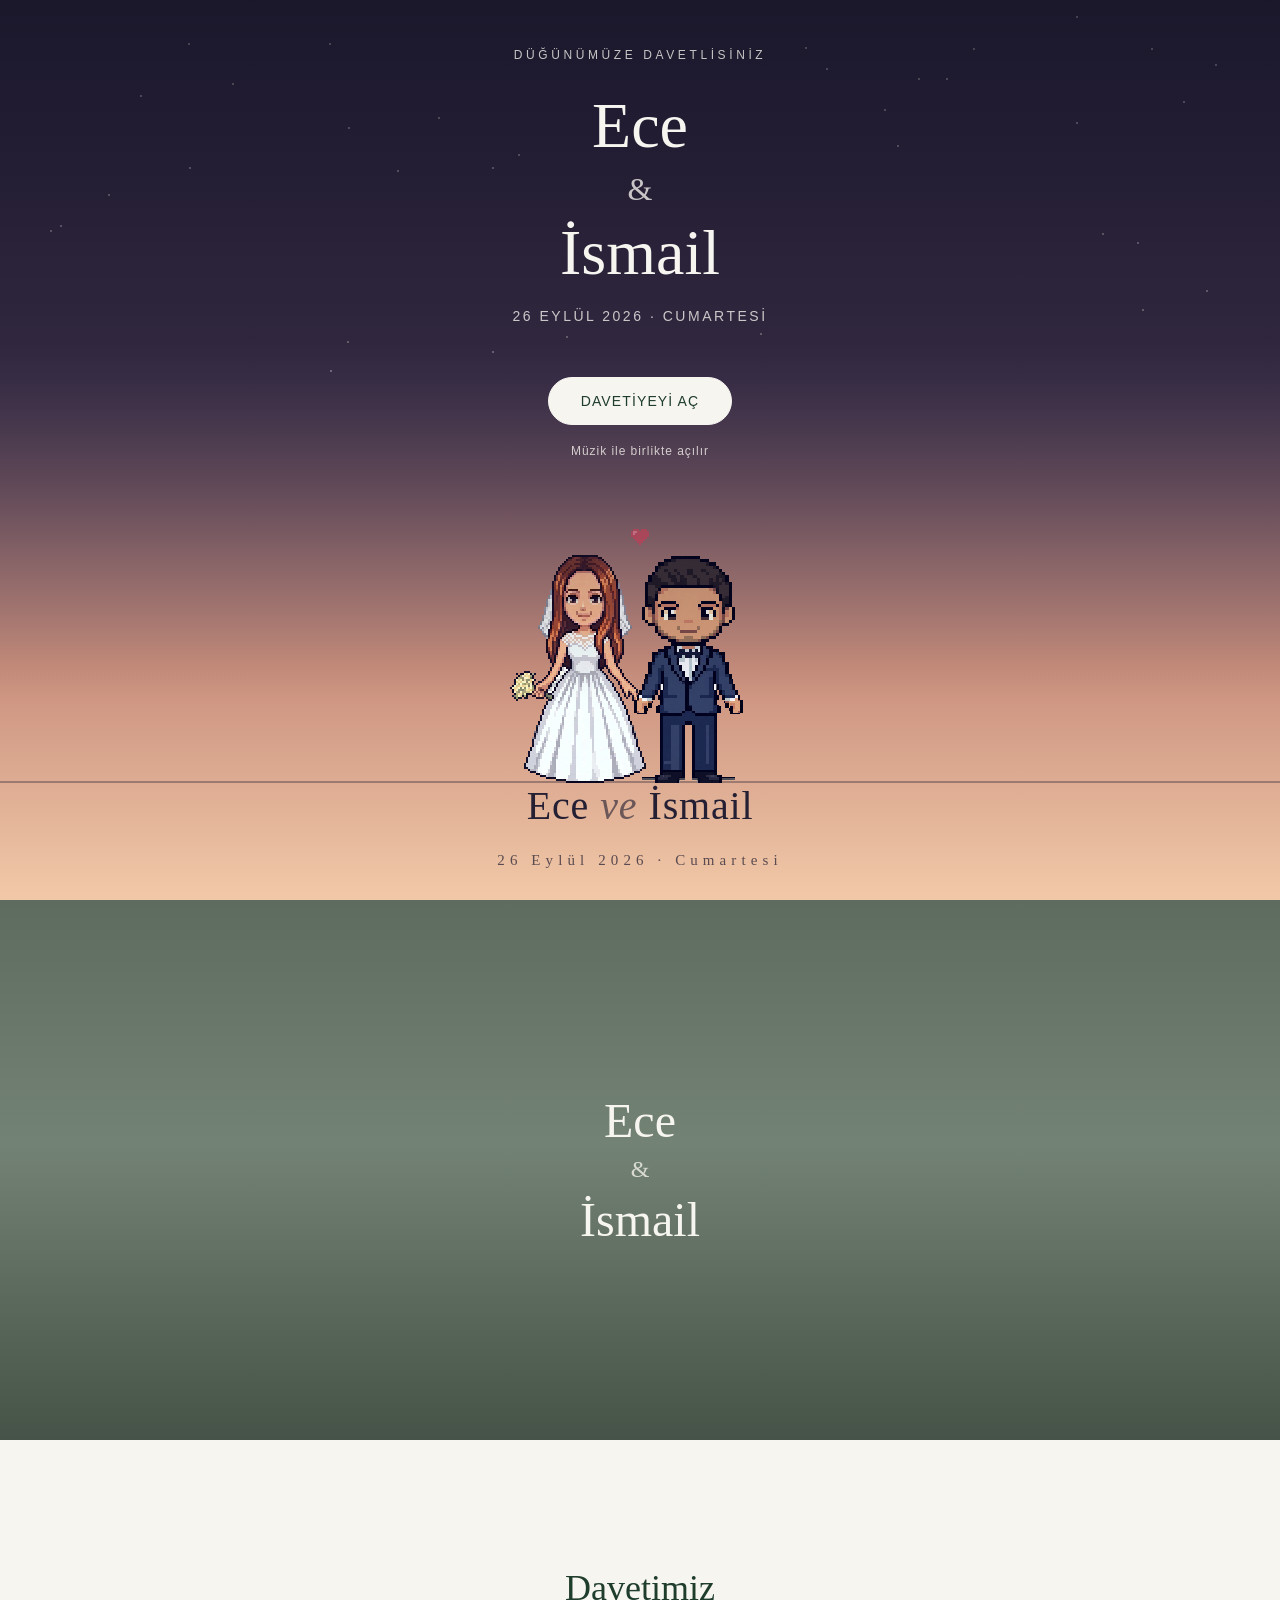
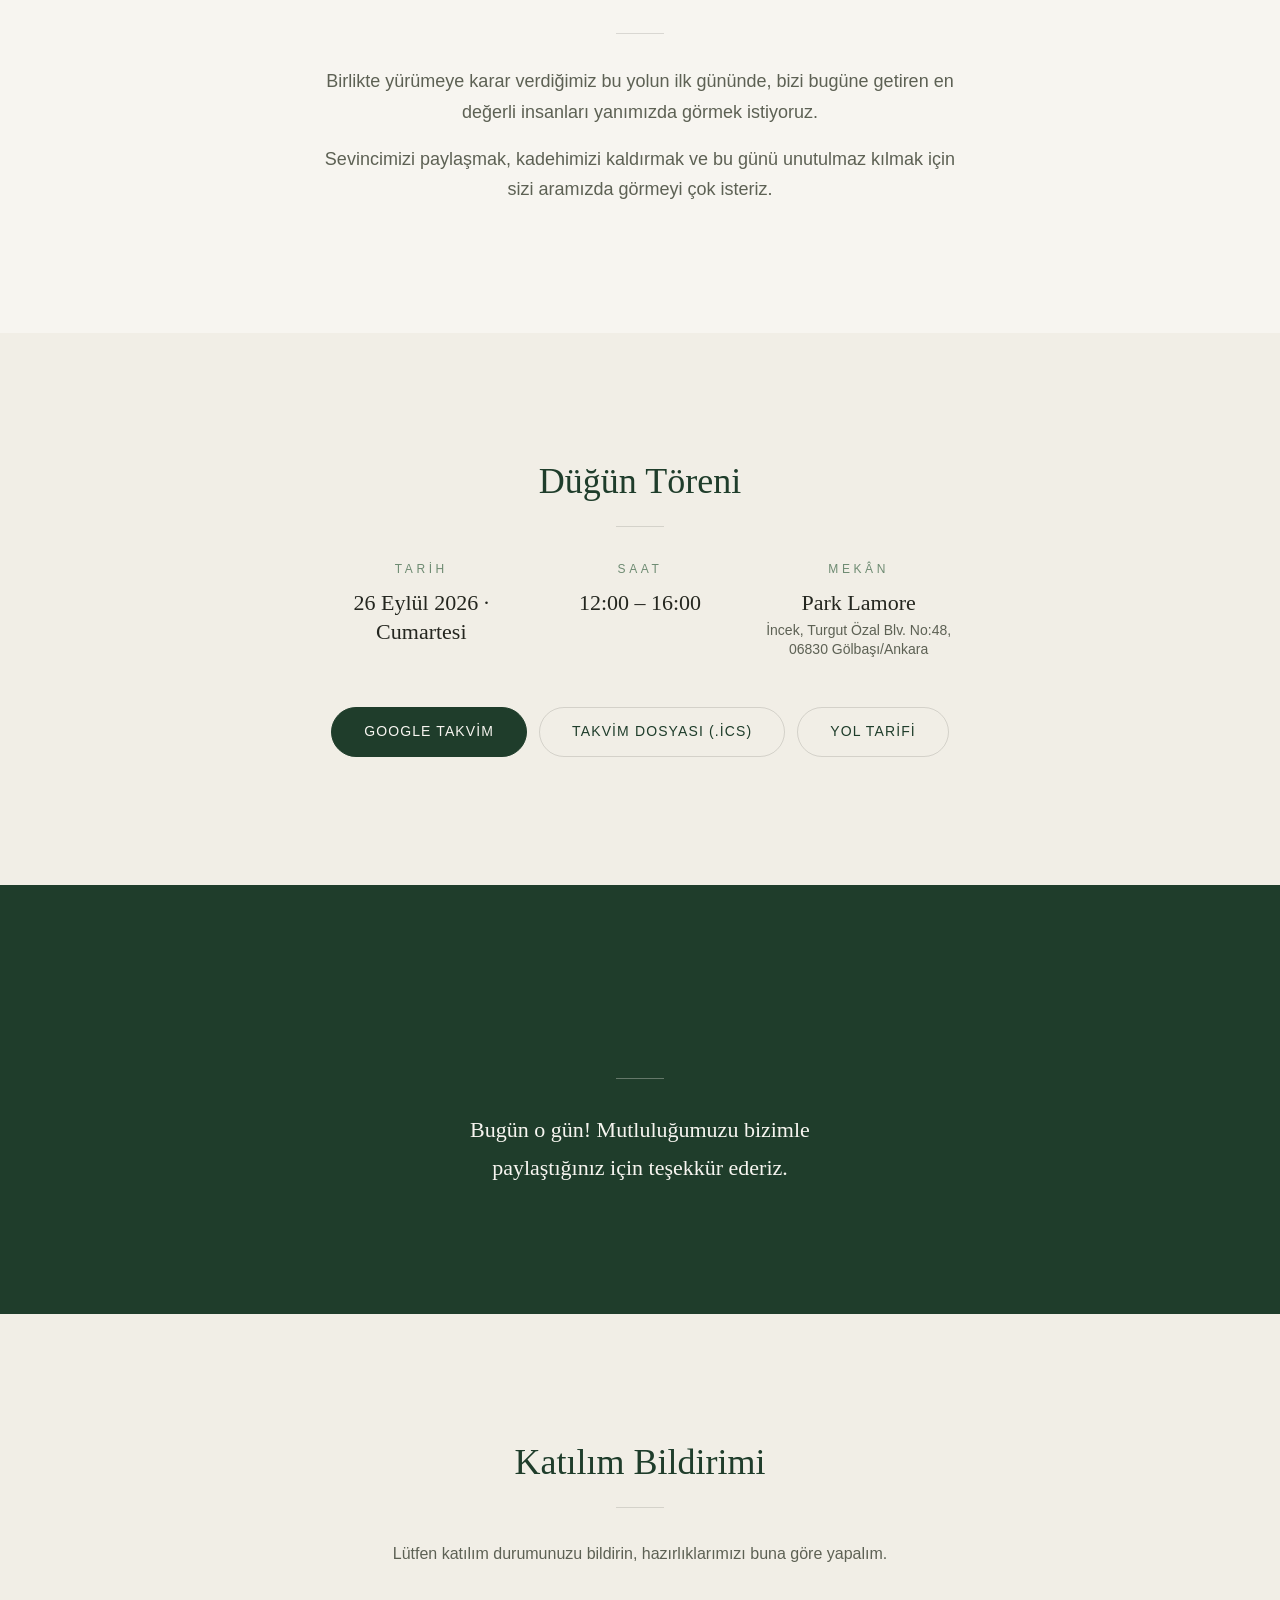
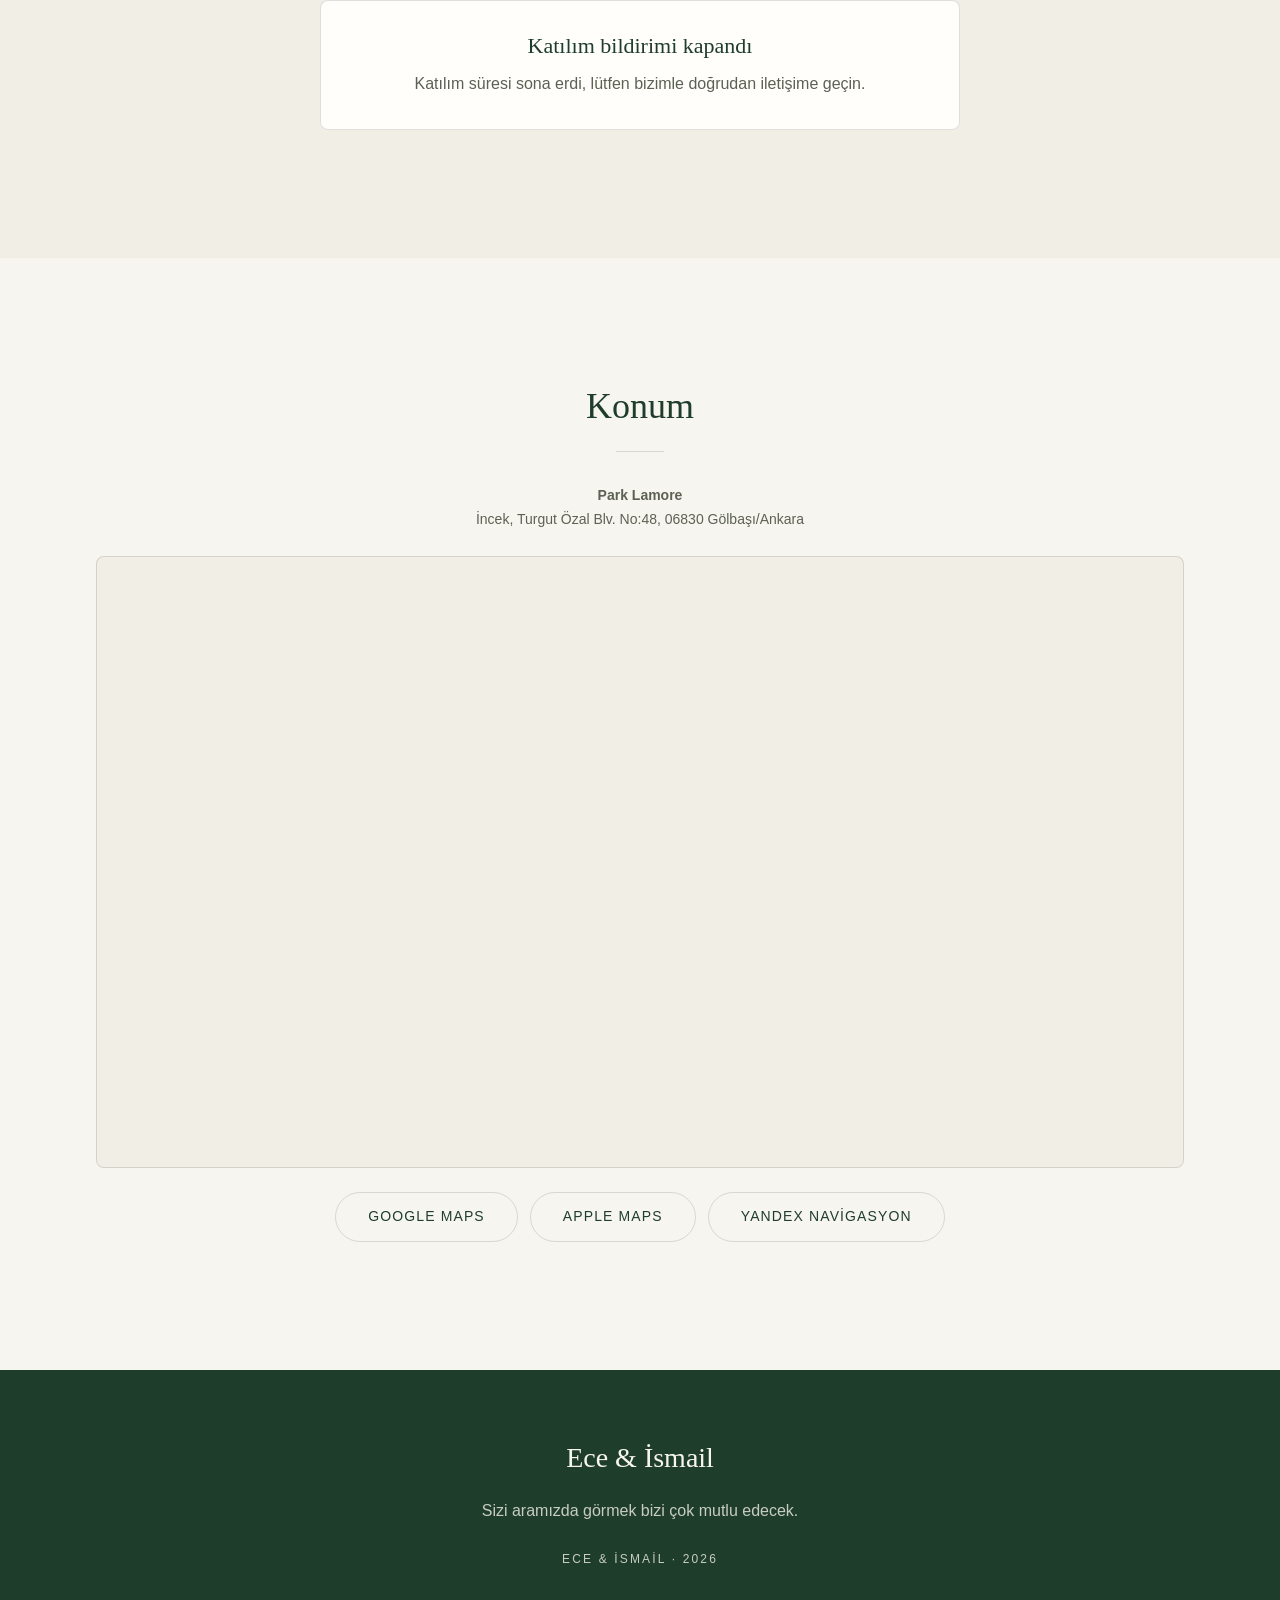
==== commit d4c3c629: "feat: update wedding details, enhance photo section layout, and adjust event timings" ====
--- a/index.html
+++ b/index.html
@@ -18,7 +18,7 @@
   <!-- CONFIG İLE EŞLE: bride + coupleSeparator + groom, dateLabel -->
   <title>Ece &amp; İsmail · 26 Eylül 2026</title>
   <!-- CONFIG İLE EŞLE: text.inviteBody[0] özeti -->
-  <meta name="description" content="Ece ve İsmail'in düğün davetiyesi. 26 Eylül 2026, Örnek Kır Bahçesi. Katılım bildirimi için tıklayın.">
+  <meta name="description" content="Ece ve İsmail'in düğün davetiyesi. 26 Eylül 2026, Park Lamore. Katılım bildirimi için tıklayın.">
 
   <!-- CONFIG İLE EŞLE: --c-bg-dark (assets/css/style.css) -->
   <meta name="theme-color" content="#1f3d2b">
@@ -30,7 +30,7 @@
   <!-- CONFIG İLE EŞLE -->
   <meta property="og:site_name" content="Ece &amp; İsmail">
   <meta property="og:title" content="Ece &amp; İsmail · Düğün Davetiyesi">
-  <meta property="og:description" content="26 Eylül 2026, Cumartesi · 18:30 · Örnek Kır Bahçesi. Katılım bildirimi için davetiyeyi açın.">
+  <meta property="og:description" content="26 Eylül 2026, Cumartesi · 12:00 – 16:00 · Park Lamore. Katılım bildirimi için davetiyeyi açın.">
   <!-- TAM URL GEREKLİ — kendi Pages adresinle değiştir -->
   <meta property="og:url" content="https://KULLANICI.github.io/DEPO/">
   <meta property="og:image" content="https://KULLANICI.github.io/DEPO/assets/img/og.png">
@@ -44,7 +44,7 @@
   <meta name="twitter:card" content="summary_large_image">
   <!-- CONFIG İLE EŞLE -->
   <meta name="twitter:title" content="Ece &amp; İsmail · Düğün Davetiyesi">
-  <meta name="twitter:description" content="26 Eylül 2026, Cumartesi · 18:30 · Örnek Kır Bahçesi.">
+  <meta name="twitter:description" content="26 Eylül 2026, Cumartesi · 12:00 – 16:00 · Park Lamore.">
   <meta name="twitter:image" content="https://KULLANICI.github.io/DEPO/assets/img/og.png">
   <meta name="twitter:image:alt" content="Ece ve İsmail düğün davetiyesi">
 
@@ -234,11 +234,17 @@
   <main>
 
     <!-- ========================================================================
-         2. FOTOĞRAF — sayfanın üst bölgesinde tek görsel (CONFIG.photo)
-         ======================================================================== -->
-    <section class="section photo" id="photo">
-      <div class="section__inner section__inner--wide">
-        <figure class="photo__figure" id="photo-figure" data-reveal><!-- CONFIG.photo → app.js --></figure>
+         2. FOTOĞRAF — hero'nun altında tek görsel banner (CONFIG.photo),
+            isimler fotoğrafın üstüne ortalı biniyor
+         ======================================================================== -->
+    <section class="photo" id="photo">
+      <div class="photo__media scrim" id="photo-figure"><!-- CONFIG.photo → app.js --></div>
+      <div class="photo__content" data-reveal>
+        <h2 class="photo__names">
+          <span data-text="bride"></span>
+          <span class="photo__sep" aria-hidden="true" data-text="coupleSeparator"></span>
+          <span data-text="groom"></span>
+        </h2>
       </div>
     </section>
 
--- a/assets/css/style.css
+++ b/assets/css/style.css
@@ -648,7 +648,7 @@
 .hero {
   position: relative;
   display: flex;
-  align-items: flex-end;
+  align-items: center;
   justify-content: center;
   overflow: hidden;
   background-color: var(--c-bg-dark);
@@ -920,27 +920,55 @@
 /* =============================================================================
    13. FOTOĞRAF
    -----------------------------------------------------------------------------
-   Hero'nun hemen altında, sayfanın üst bölgesinde tek görsel (CONFIG.photo).
-   ============================================================================= */
-
-.photo { padding-top: 0; }
-
-.photo__figure {
-  margin: 0 auto;
-  max-width: 34rem;
+   Hero'nun hemen altında tek görsel banner (CONFIG.photo): fotoğraf tam
+   genişlik arka planda, isimler ortada üstüne biniyor — hero ile aynı
+   media+scrim+content deseni, sadece slaytsız ve daha kısa.
+   ============================================================================= */
+
+.photo {
+  position: relative;
+  display: flex;
+  align-items: center;
+  justify-content: center;
   overflow: hidden;
-  border-radius: var(--radius);
-}
-
-.photo__figure img {
+  min-height: 60svh;
+  background-color: var(--c-bg-dark);
+  color: var(--c-text-invert);
+}
+
+.photo__media {
+  position: absolute;
+  inset: 0;
+  z-index: 0;
+}
+
+.photo__media img {
   display: block;
   width: 100%;
-  height: auto;
-  aspect-ratio: 4 / 5;
+  height: 100%;
   object-fit: cover;
 }
+
+.photo__content {
+  position: relative;
+  z-index: var(--z-content);
+  text-align: center;
+  padding: var(--sp-8) var(--sp-5);
+}
+
+.photo__names {
+  font-size: var(--fs-2xl);
+  margin: 0;
+}
 @media (min-width: 48rem) {
-  .photo__figure img { aspect-ratio: 3 / 2; }
+  .photo__names { font-size: var(--fs-3xl); }
+}
+
+.photo__sep {
+  display: block;
+  font-size: 0.5em;
+  color: var(--c-text-invert-soft);
+  margin: var(--sp-2) 0;
 }
 
 
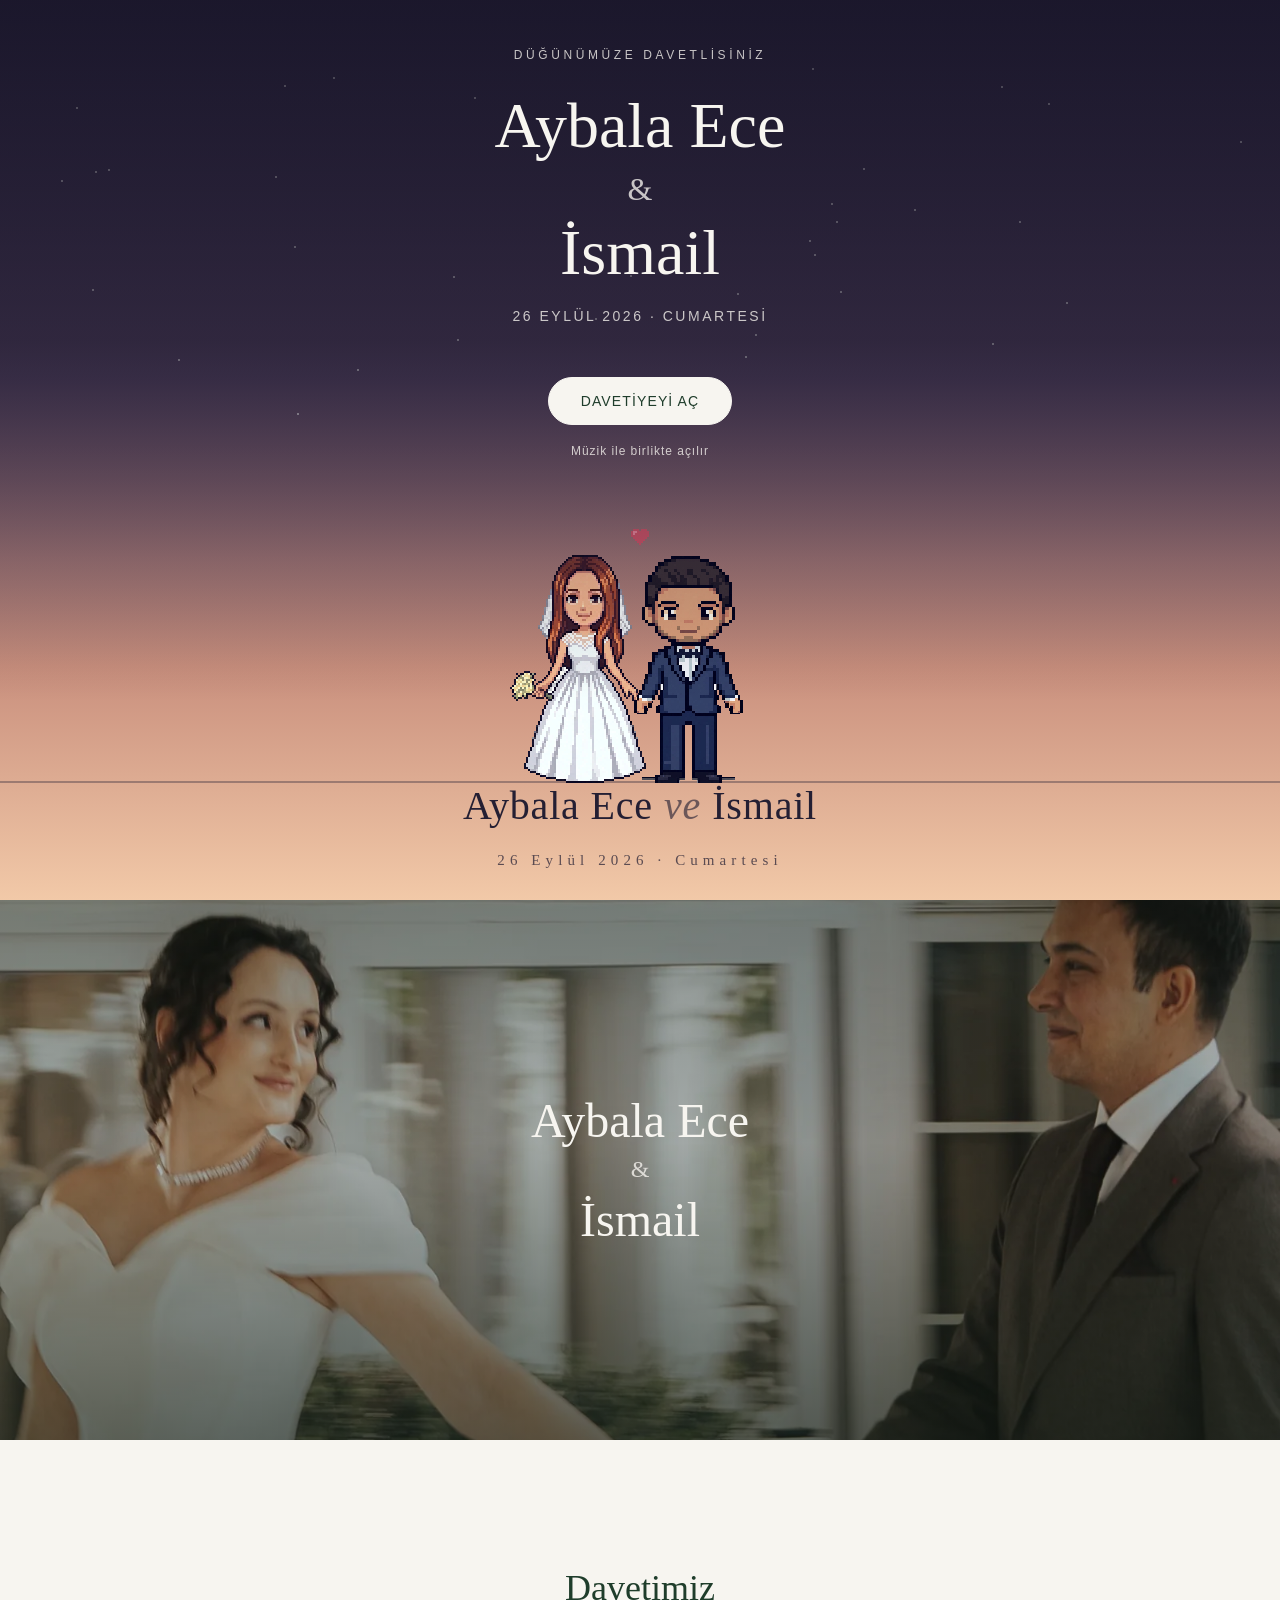
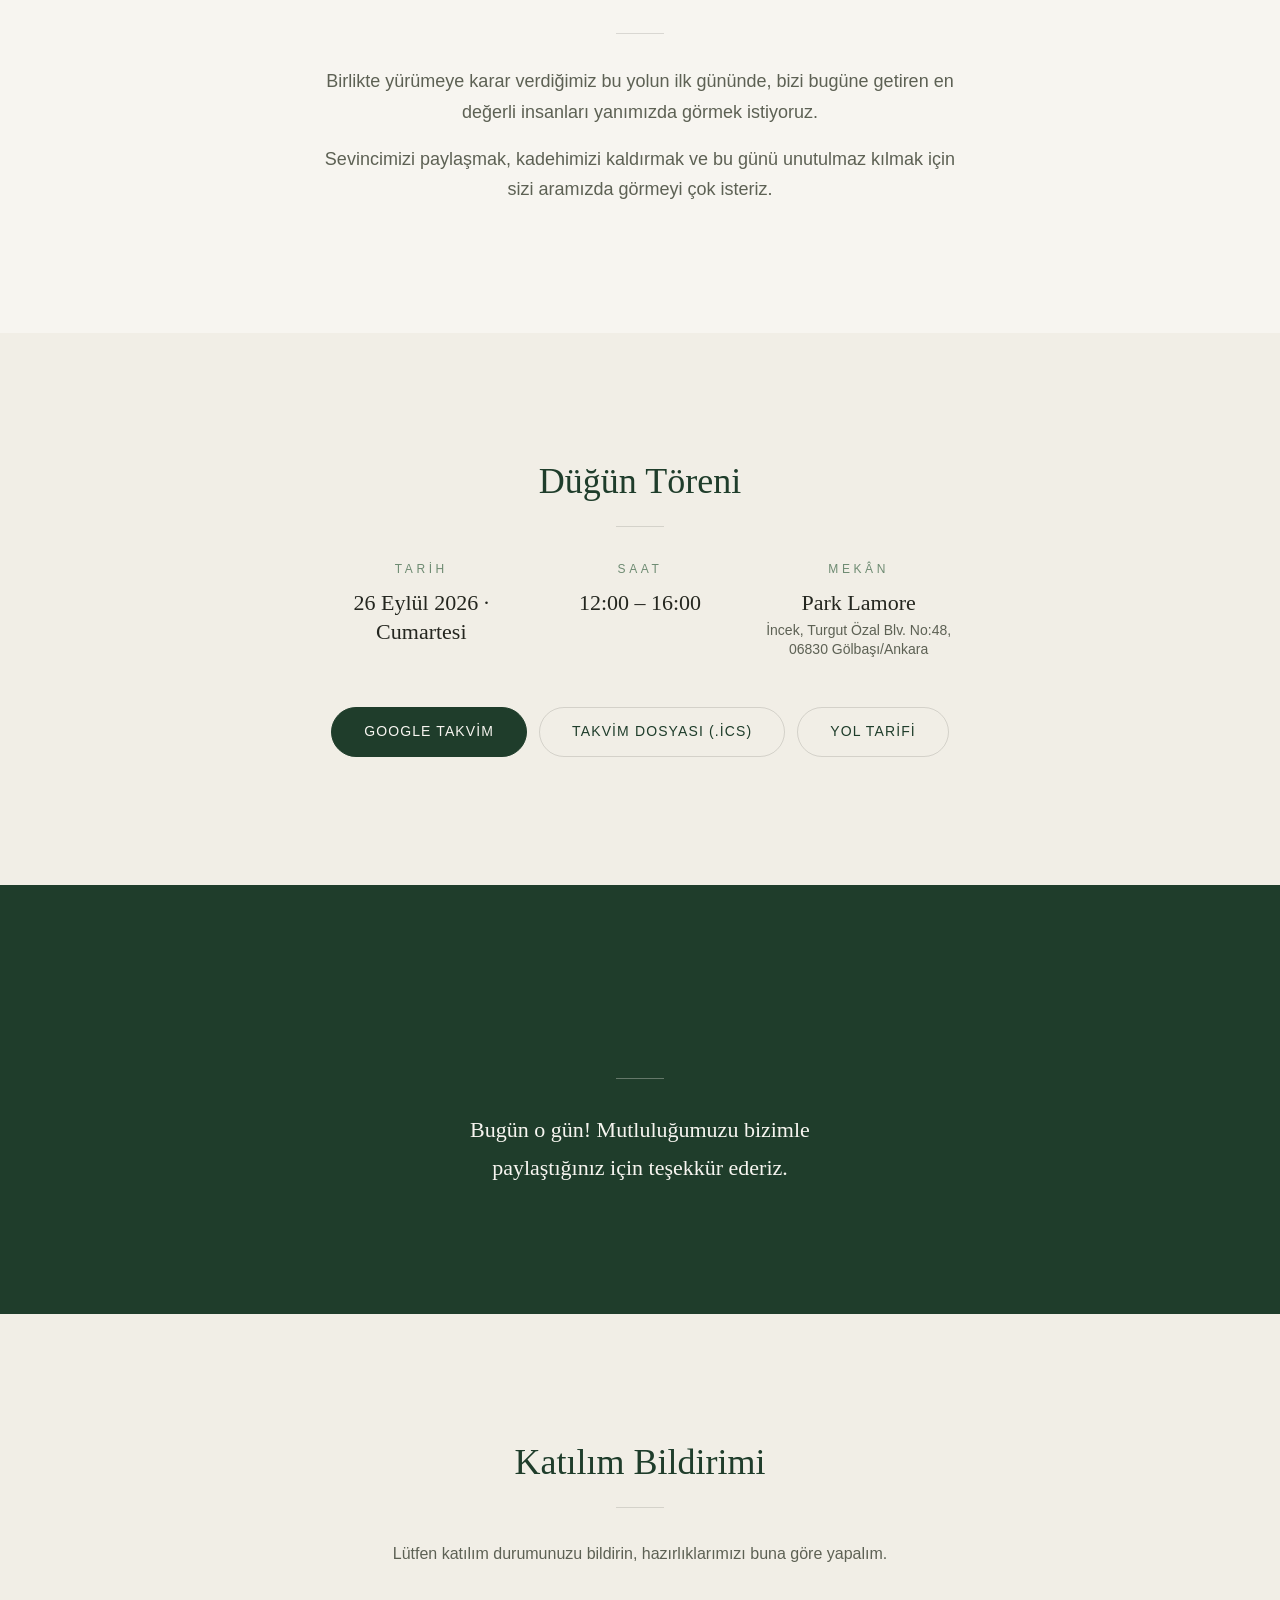
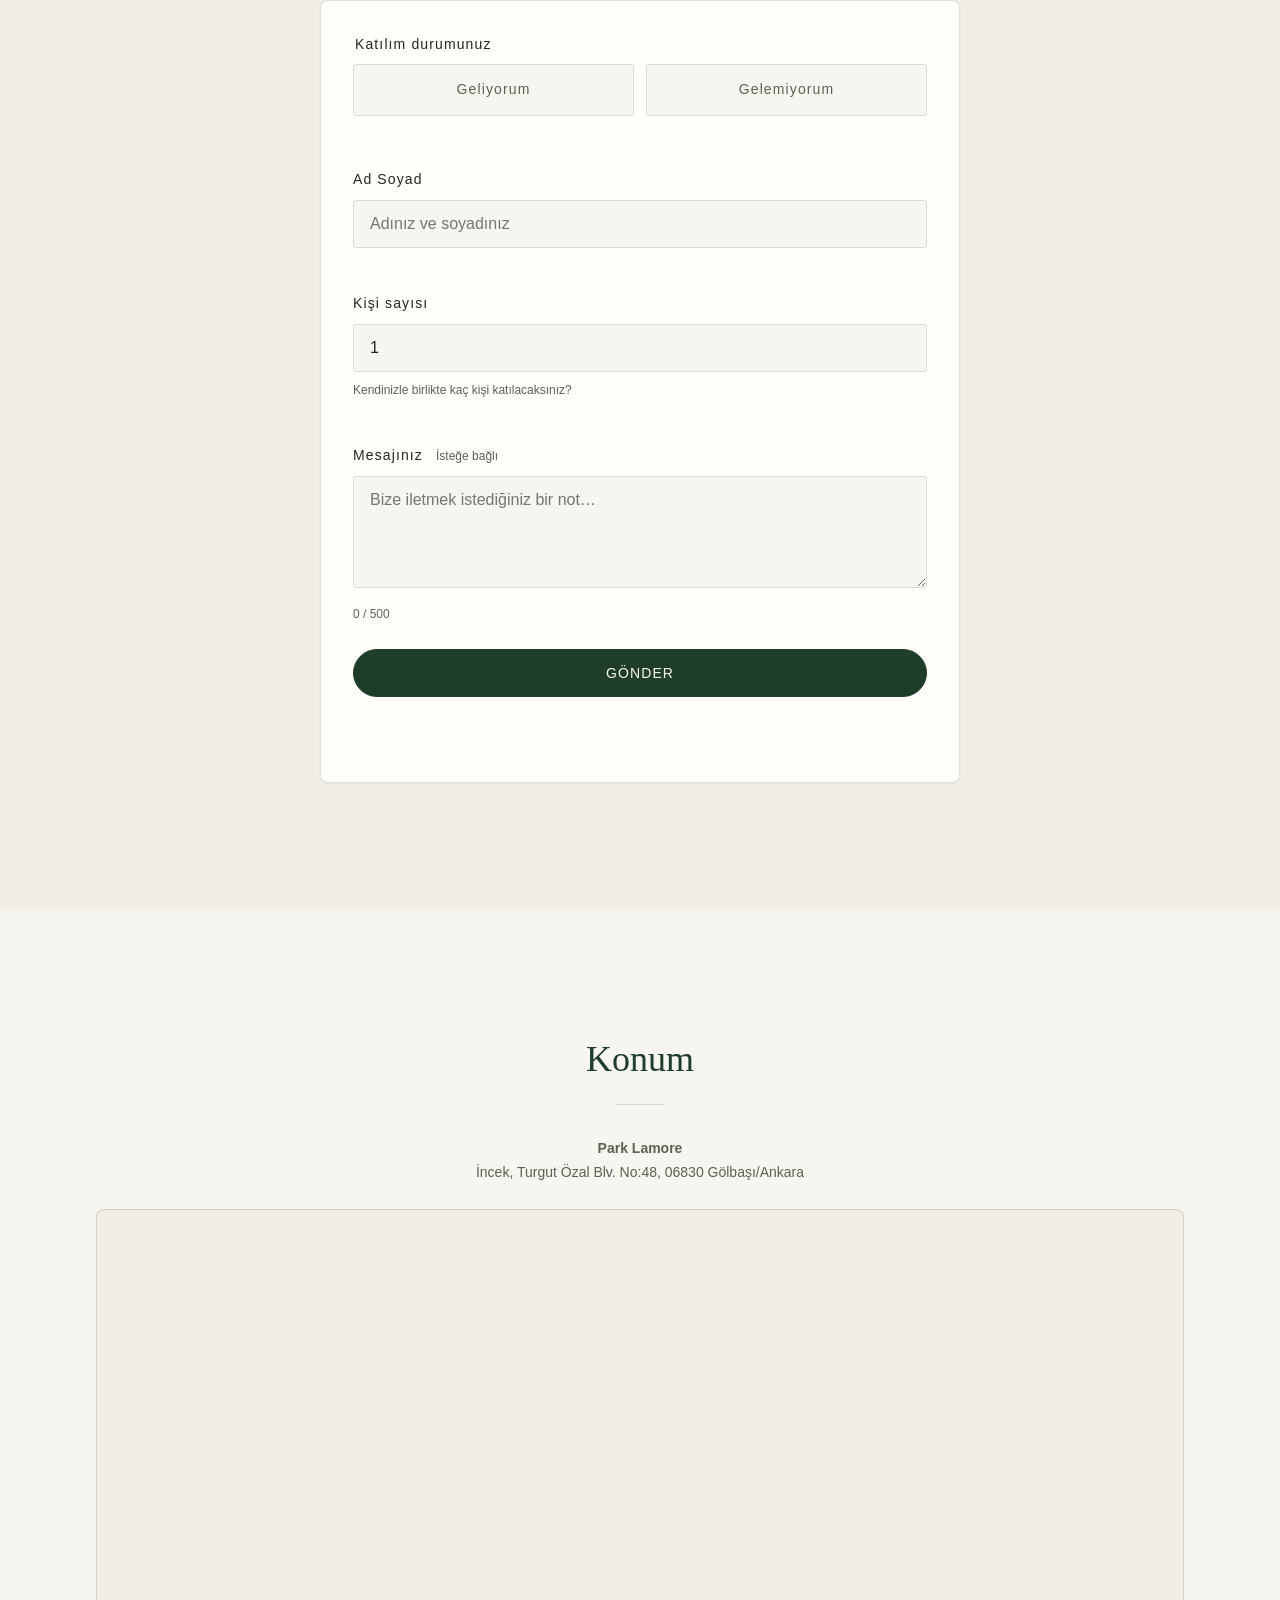
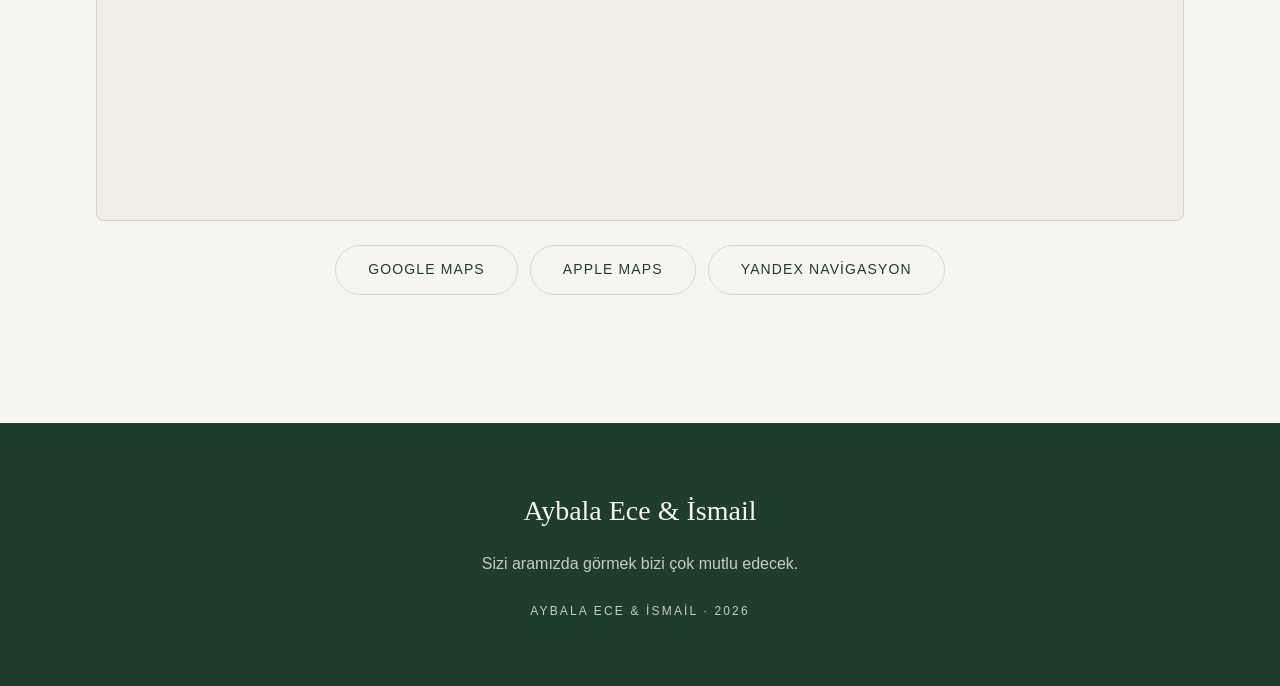
==== commit f7c2e68a: "feat: update bride's name to Aybala Ece and adjust related content across files" ====
--- a/index.html
+++ b/index.html
@@ -16,9 +16,9 @@
        ========================================================================== -->
 
   <!-- CONFIG İLE EŞLE: bride + coupleSeparator + groom, dateLabel -->
-  <title>Ece &amp; İsmail · 26 Eylül 2026</title>
+  <title>Aybala Ece &amp; İsmail · 26 Eylül 2026</title>
   <!-- CONFIG İLE EŞLE: text.inviteBody[0] özeti -->
-  <meta name="description" content="Ece ve İsmail'in düğün davetiyesi. 26 Eylül 2026, Park Lamore. Katılım bildirimi için tıklayın.">
+  <meta name="description" content="Aybala Ece ve İsmail'in düğün davetiyesi. 26 Eylül 2026, Park Lamore. Katılım bildirimi için tıklayın.">
 
   <!-- CONFIG İLE EŞLE: --c-bg-dark (assets/css/style.css) -->
   <meta name="theme-color" content="#1f3d2b">
@@ -28,8 +28,8 @@
   <meta property="og:type" content="website">
   <meta property="og:locale" content="tr_TR">
   <!-- CONFIG İLE EŞLE -->
-  <meta property="og:site_name" content="Ece &amp; İsmail">
-  <meta property="og:title" content="Ece &amp; İsmail · Düğün Davetiyesi">
+  <meta property="og:site_name" content="Aybala Ece &amp; İsmail">
+  <meta property="og:title" content="Aybala Ece &amp; İsmail · Düğün Davetiyesi">
   <meta property="og:description" content="26 Eylül 2026, Cumartesi · 12:00 – 16:00 · Park Lamore. Katılım bildirimi için davetiyeyi açın.">
   <!-- TAM URL GEREKLİ — kendi Pages adresinle değiştir -->
   <meta property="og:url" content="https://KULLANICI.github.io/DEPO/">
@@ -38,15 +38,15 @@
   <meta property="og:image:type" content="image/png">
   <meta property="og:image:width" content="1200">
   <meta property="og:image:height" content="630">
-  <meta property="og:image:alt" content="Ece ve İsmail düğün davetiyesi">
+  <meta property="og:image:alt" content="Aybala Ece ve İsmail düğün davetiyesi">
 
   <!-- Twitter Card -->
   <meta name="twitter:card" content="summary_large_image">
   <!-- CONFIG İLE EŞLE -->
-  <meta name="twitter:title" content="Ece &amp; İsmail · Düğün Davetiyesi">
+  <meta name="twitter:title" content="Aybala Ece &amp; İsmail · Düğün Davetiyesi">
   <meta name="twitter:description" content="26 Eylül 2026, Cumartesi · 12:00 – 16:00 · Park Lamore.">
   <meta name="twitter:image" content="https://KULLANICI.github.io/DEPO/assets/img/og.png">
-  <meta name="twitter:image:alt" content="Ece ve İsmail düğün davetiyesi">
+  <meta name="twitter:image:alt" content="Aybala Ece ve İsmail düğün davetiyesi">
 
   <!-- Favicon — tüm yollar GÖRELİ (alt path'te çalışması için) -->
   <link rel="icon" href="assets/img/favicon.svg" type="image/svg+xml">
--- a/assets/css/style.css
+++ b/assets/css/style.css
@@ -947,6 +947,9 @@
   width: 100%;
   height: 100%;
   object-fit: cover;
+  /* Yüzler kadrajın üst kısmına yakın; çok geniş/kısa ekranlarda cover
+     kırpması varsayılan (ortalı) yerine üstten daha az kessin. */
+  object-position: center 22%;
 }
 
 .photo__content {
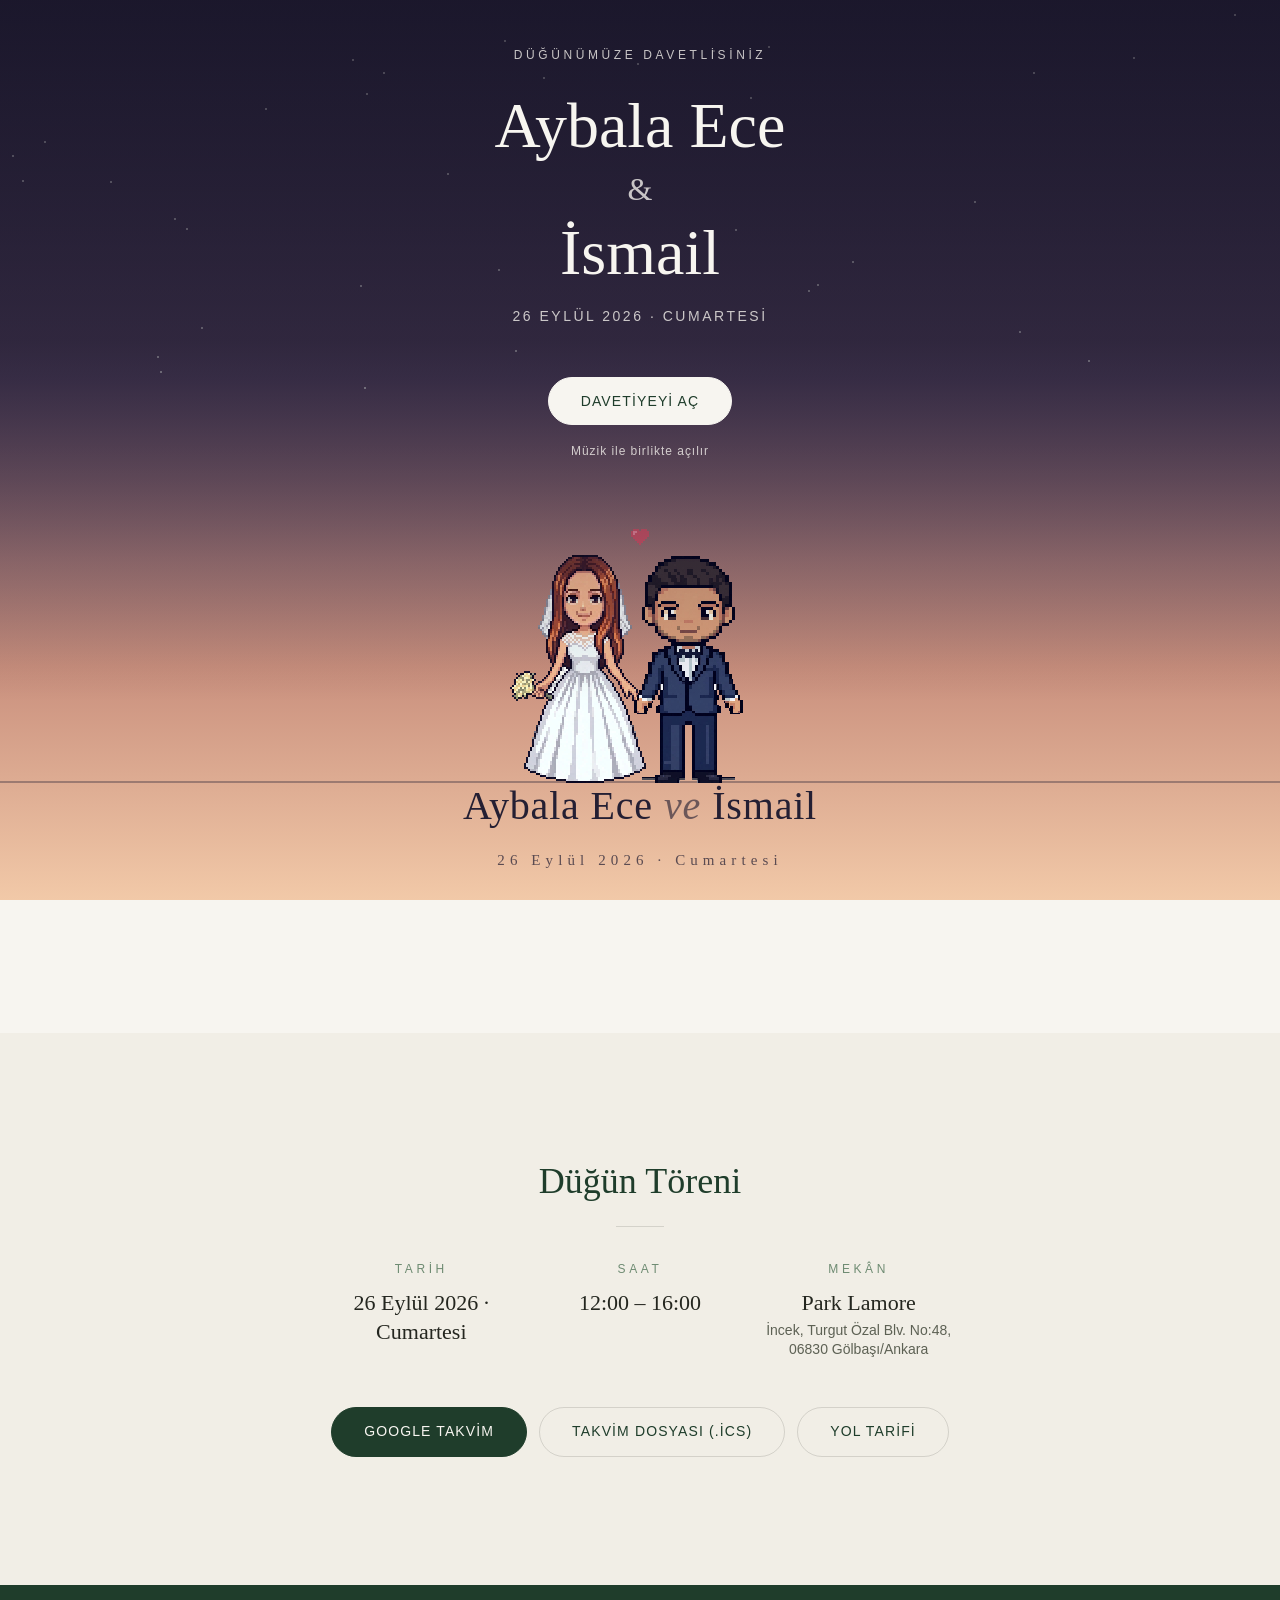
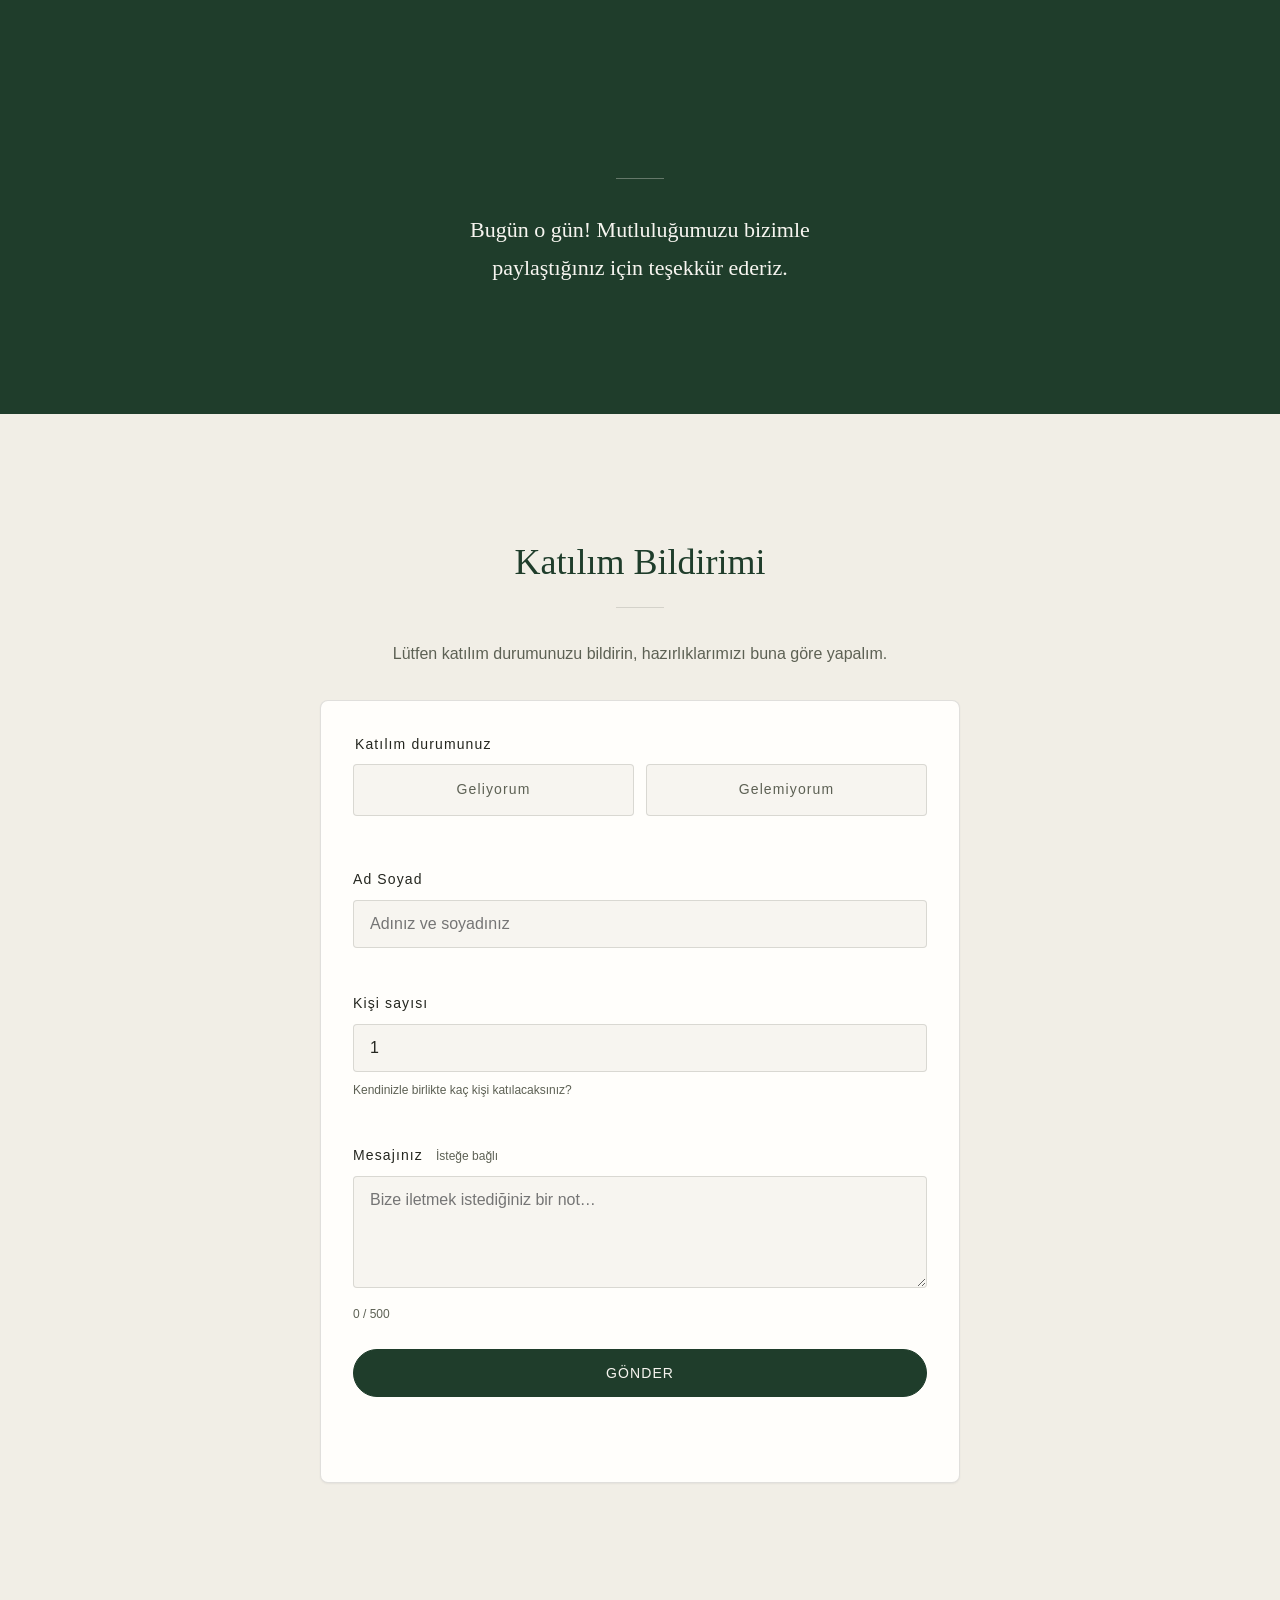
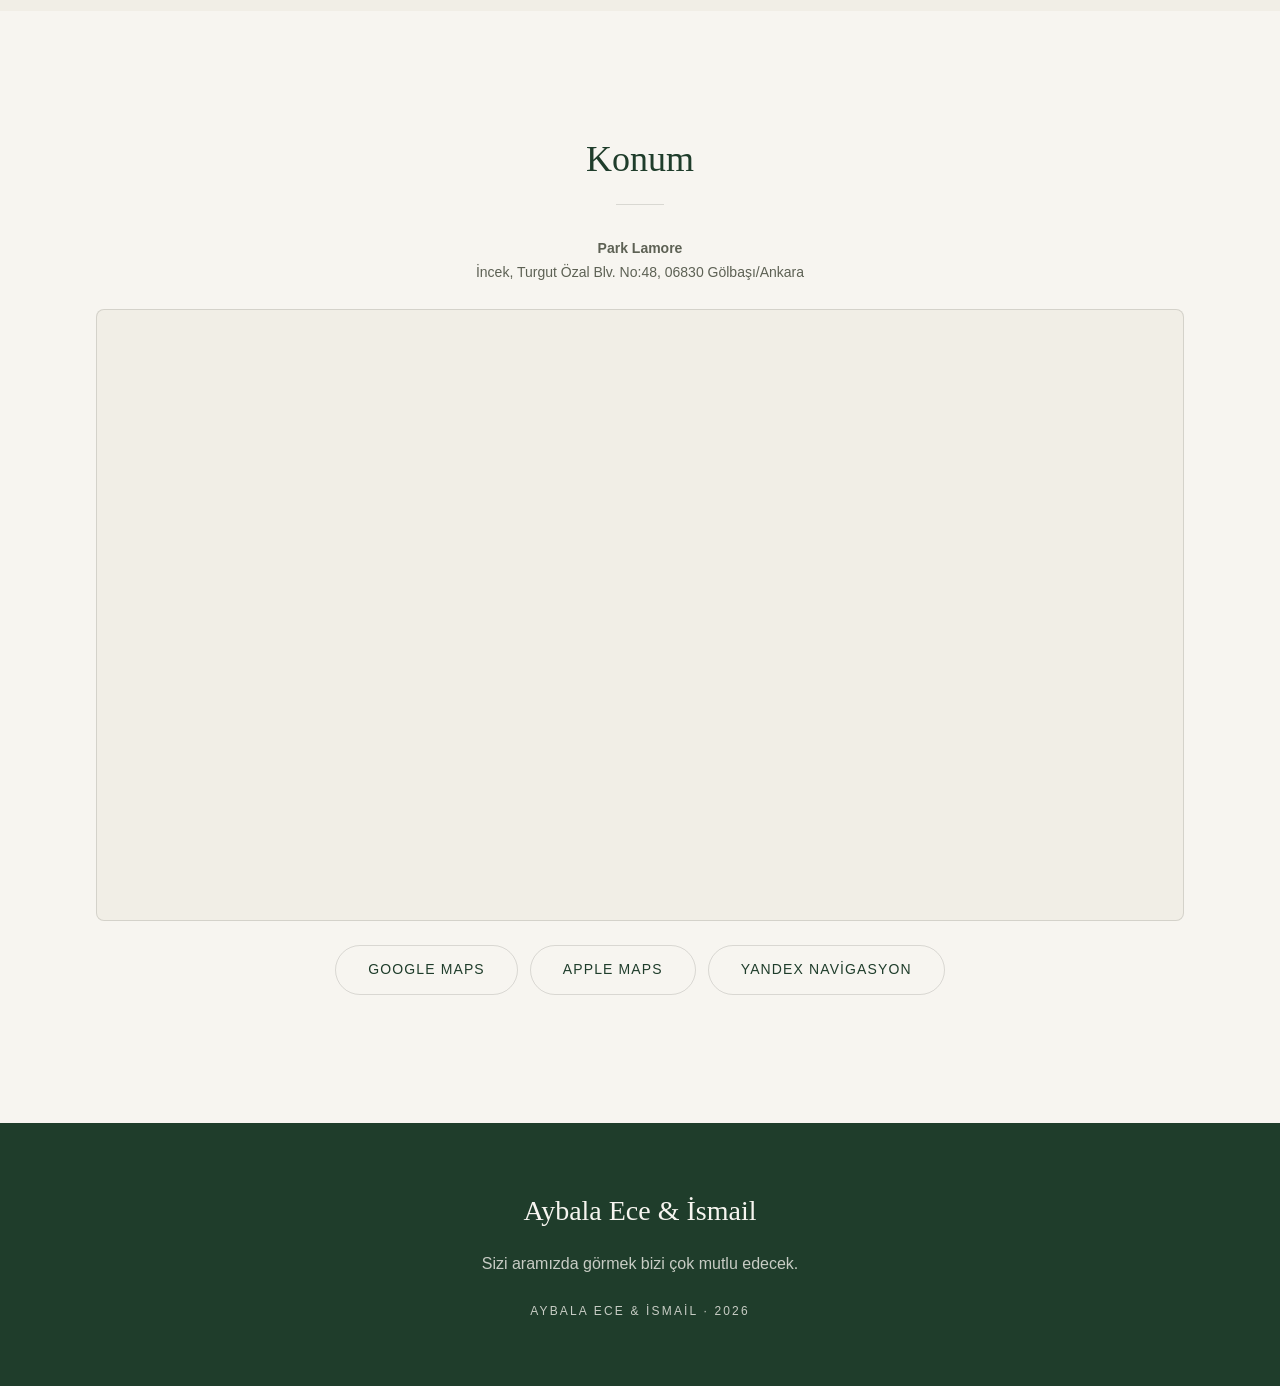
==== commit 4be0df3f: "feat: remove hero slideshow and update related configurations, adjust photo section" ====
--- a/index.html
+++ b/index.html
@@ -125,7 +125,7 @@
          yıldız/konfeti üretimi app.js setupPixelScene() içinde.
 
          Tamamen dekoratif: aria-hidden. İsim ve tarih ekran okuyucuya kapının
-         karşılama aşamasında ve hero'da zaten okunuyor, tekrarlamıyoruz.
+         karşılama aşamasında ve fotoğraf bölümünde zaten okunuyor, tekrarlamıyoruz.
 
          Animasyon .is-running eklenince başlar — kapı butonuna basıldığı an.
          Zaman çizelgesi (sn): 0.6 giriş · 4.0 buluşma · 4.2 kalp · 4.4 konfeti
@@ -197,50 +197,20 @@
     </svg>
   </button>
 
-  <!-- ==========================================================================
-       1. HERO — slideshow + Ken Burns
-       ========================================================================== -->
-  <header class="hero fullscreen" id="hero">
-    <div class="hero__slides scrim" id="hero-slides"><!-- CONFIG.hero → app.js --></div>
-
-    <!-- Dekoratif partikül katmanı (CONFIG.options.particles = false ile kapanır) -->
-    <div class="particles" data-particles aria-hidden="true"></div>
-
-    <div class="hero__content">
-      <h2 class="hero__names" id="hero-title" tabindex="-1">
-        <span data-text="bride"></span>
-        <span class="hero__sep" aria-hidden="true" data-text="coupleSeparator"></span>
-        <span data-text="groom"></span>
-      </h2>
-
-      <p class="hero__meta">
-        <span data-text="dateLabel"></span>
-        <span data-text="timeLabel"></span>
-        <span class="hero__venue" data-text="venueName"></span>
-      </p>
-    </div>
-
-    <!-- Aşağıda form/detay olduğunu göstermek için — özellikle mobilde sayfa
-         hero'dan sonra boş görünmesin diye. Tıklanınca bir sonraki bölüme
-         kaydırır; prefers-reduced-motion açıkken zıplama durur ama ok kalır. -->
-    <button class="hero__scroll" type="button" id="hero-scroll" aria-label="Aşağı kaydır">
-      <svg viewBox="0 0 24 24" fill="none" stroke="currentColor" stroke-width="1.6"
-           stroke-linecap="round" stroke-linejoin="round" aria-hidden="true">
-        <path d="M6 9l6 6 6-6"></path>
-      </svg>
-    </button>
-  </header>
-
   <main>
 
     <!-- ========================================================================
-         2. FOTOĞRAF — hero'nun altında tek görsel banner (CONFIG.photo),
-            isimler fotoğrafın üstüne ortalı biniyor
+         1. FOTOĞRAF — kapıdan sonra sayfanın en üstündeki tam genişlik banner
+            (CONFIG.photo), isimler fotoğrafın üstüne ortalı biniyor
          ======================================================================== -->
     <section class="photo" id="photo">
       <div class="photo__media scrim" id="photo-figure"><!-- CONFIG.photo → app.js --></div>
+
+      <!-- Dekoratif partikül katmanı (CONFIG.options.particles = false ile kapanır) -->
+      <div class="particles" data-particles aria-hidden="true"></div>
+
       <div class="photo__content" data-reveal>
-        <h2 class="photo__names">
+        <h2 class="photo__names" id="photo-title" tabindex="-1">
           <span data-text="bride"></span>
           <span class="photo__sep" aria-hidden="true" data-text="coupleSeparator"></span>
           <span data-text="groom"></span>
@@ -249,7 +219,7 @@
     </section>
 
     <!-- ========================================================================
-         3. DAVETİYE METNİ
+         2. DAVETİYE METNİ
          ======================================================================== -->
     <section class="section" id="invite" aria-labelledby="invite-title">
       <div class="section__inner">
@@ -264,7 +234,7 @@
     </section>
 
     <!-- ========================================================================
-         4. ETKİNLİK DETAYI
+         3. ETKİNLİK DETAYI
          ======================================================================== -->
     <section class="section section--alt" id="details" aria-labelledby="details-title">
       <div class="section__inner">
@@ -303,7 +273,7 @@
     </section>
 
     <!-- ========================================================================
-         5. GERİ SAYIM
+         4. GERİ SAYIM
          ======================================================================== -->
     <section class="section section--dark" id="countdown-section" aria-labelledby="countdown-title">
       <div class="particles" data-particles aria-hidden="true"></div>
@@ -337,7 +307,7 @@
     </section>
 
     <!-- ========================================================================
-         6. RSVP
+         5. RSVP
          ======================================================================== -->
     <section class="section section--alt" id="rsvp" aria-labelledby="rsvp-title">
       <div class="section__inner">
@@ -436,7 +406,7 @@
     </section>
 
     <!-- ========================================================================
-         7. KONUM
+         6. KONUM
          ======================================================================== -->
     <section class="section" id="location" aria-labelledby="location-title">
       <div class="section__inner section__inner--wide">
@@ -468,7 +438,7 @@
   </main>
 
   <!-- ==========================================================================
-       8. FOOTER
+       7. FOOTER
        ========================================================================== -->
   <footer class="footer">
     <p class="footer__names">
--- a/assets/css/style.css
+++ b/assets/css/style.css
@@ -9,25 +9,24 @@
      05. Butonlar & bağlantılar
      06. Bölüm iskeleti (section / başlık)
      07. Kapı ekranı (gate)
-     08. Hero + slideshow + Ken Burns
-     09. Ses kontrolü (mute butonu)
-     10. Davetiye metni
-     11. Etkinlik detayı
-     12. Geri sayım
-     13. Galeri
-     14. RSVP formu
-     15. Konum (harita)
-     16. Footer
-     17. Partikül katmanı
-     18. Scroll reveal
-     19. Piksel davetiye sahnesi (.dugun-davetiye — kapsüllü)
-     20. prefers-reduced-motion
+     08. Ses kontrolü (mute butonu)
+     09. Davetiye metni
+     10. Etkinlik detayı
+     11. Geri sayım
+     12. Fotoğraf
+     13. RSVP formu
+     14. Konum (harita)
+     15. Footer
+     16. Partikül katmanı
+     17. Scroll reveal
+     18. Piksel davetiye sahnesi (.dugun-davetiye — kapsüllü)
+     19. prefers-reduced-motion
 
    KURAL: Sadece `transform` ve `opacity` animasyonu var.
    width/height/top/left/filter/box-shadow ANİMASYONU YOK.
    Tüm renk/spacing/font değerleri :root altındaki custom property'lerde.
 
-   TEK İSTİSNA: 19. bölüm (piksel davetiye sahnesi). Pixel art bileşeni kendi
+   TEK İSTİSNA: 18. bölüm (piksel davetiye sahnesi). Pixel art bileşeni kendi
    token'larını `.dugun-davetiye` üzerinde tutar ve `dd-ziplama` margin-bottom
    animasyonu kullanır — gerekçesi bölümün kendi başlığında yazıyor.
    ============================================================================= */
@@ -162,12 +161,8 @@
   --dur:        320ms;
   --dur-slow:   700ms;
   --dur-gate:   900ms;   /* kapı fade-out */
-  --dur-fade:   1600ms;  /* hero crossfade */
   --ease:       cubic-bezier(0.4, 0, 0.2, 1);
   --ease-out:   cubic-bezier(0.16, 1, 0.3, 1);
-
-  --kb-scale-from: 1;
-  --kb-scale-to:   1.12;
 
   /* --- Katman sırası --- */
   --z-particles: 1;
@@ -238,7 +233,7 @@
   outline-offset: var(--focus-offset);
 }
 .gate :focus-visible,
-.hero :focus-visible,
+.photo :focus-visible,
 .footer :focus-visible {
   outline-color: var(--c-text-invert);
 }
@@ -278,12 +273,6 @@
   padding: var(--sp-7) var(--sp-5);
   text-align: center;
   color: var(--c-text-soft);
-}
-
-/* Tam ekran bölümler: 100vh fallback, sonra 100dvh */
-.fullscreen {
-  min-height: 100vh;
-  min-height: 100dvh;
 }
 
 /* Fotoğraf üstü okunabilirlik perdesi */
@@ -642,123 +631,7 @@
 
 
 /* =============================================================================
-   08. HERO + SLIDESHOW + KEN BURNS
-   ============================================================================= */
-
-.hero {
-  position: relative;
-  display: flex;
-  align-items: center;
-  justify-content: center;
-  overflow: hidden;
-  background-color: var(--c-bg-dark);
-  color: var(--c-text-invert);
-}
-
-.hero__slides {
-  position: absolute;
-  inset: 0;
-  z-index: 0;
-}
-
-.hero__slide {
-  position: absolute;
-  inset: 0;
-  margin: 0;
-  opacity: 0;
-  transition: opacity var(--dur-fade) var(--ease);
-  will-change: opacity;
-}
-.hero__slide.is-active { opacity: 1; }
-
-.hero__slide img {
-  width: 100%;
-  height: 100%;
-  object-fit: cover;
-  transform-origin: center center;
-  /* Ken Burns: süre JS tarafından --kb-dur ile slayt başına atanır (20-26s) */
-  animation: ken-burns var(--kb-dur, 22s) ease-in-out infinite alternate;
-  will-change: transform;
-}
-
-@keyframes ken-burns {
-  from { transform: scale(var(--kb-scale-from)) translate3d(0, 0, 0); }
-  to   { transform: scale(var(--kb-scale-to)) translate3d(var(--kb-x, 0), var(--kb-y, 0), 0); }
-}
-
-.hero__content {
-  position: relative;
-  z-index: var(--z-content);
-  text-align: center;
-  padding: var(--sp-9) var(--sp-5) var(--sp-8);
-  max-width: 34rem;
-}
-
-.hero__names {
-  font-size: var(--fs-3xl);
-  margin: 0 0 var(--sp-4);
-}
-@media (min-width: 48rem) {
-  .hero__names { font-size: var(--fs-4xl); }
-}
-
-.hero__sep {
-  display: block;
-  font-size: 0.5em;
-  color: var(--c-text-invert-soft);
-  margin: var(--sp-2) 0;
-}
-
-.hero__meta {
-  font-size: var(--fs-sm);
-  letter-spacing: var(--ls-wider);
-  text-transform: uppercase;
-  color: var(--c-text-invert-soft);
-  margin: 0;
-}
-.hero__meta span { display: block; }
-.hero__meta span + span { margin-top: var(--sp-2); }
-
-.hero__venue {
-  font-family: var(--font-display);
-  font-size: var(--fs-md);
-  letter-spacing: var(--ls-wide);
-  text-transform: none;
-  color: var(--c-text-invert);
-}
-
-/* Aşağı kaydır ipucu — sayfa hero'dan sonra boş görünmesin, özellikle mobilde */
-.hero__scroll {
-  position: absolute;
-  left: 50%;
-  bottom: var(--sp-5);
-  z-index: var(--z-content);
-  display: flex;
-  align-items: center;
-  justify-content: center;
-  width: 2.75rem;
-  height: 2.75rem;
-  padding: 0;
-  border: 1px solid var(--c-line-invert);
-  border-radius: 50%;
-  background: transparent;
-  color: var(--c-text-invert);
-  cursor: pointer;
-  transform: translateX(-50%);
-  animation: hero-scroll-bounce 2.2s ease-in-out infinite;
-  transition: opacity var(--dur-fade) var(--ease);
-}
-.hero__scroll.is-hidden { opacity: 0; pointer-events: none; }
-.hero__scroll svg { width: 1.25rem; height: 1.25rem; }
-
-@keyframes hero-scroll-bounce {
-  0%, 100% { transform: translateX(-50%) translateY(0); }
-  50%      { transform: translateX(-50%) translateY(6px); }
-}
-
-
-/* =============================================================================
-   09. SES KONTROLÜ
+   08. SES KONTROLÜ
    ============================================================================= */
 
 .audio-toggle {
@@ -791,7 +664,7 @@
 
 
 /* =============================================================================
-   10. DAVETİYE METNİ
+   09. DAVETİYE METNİ
    ============================================================================= */
 
 .invite__greeting {
@@ -811,7 +684,7 @@
 
 
 /* =============================================================================
-   11. ETKİNLİK DETAYI
+   10. ETKİNLİK DETAYI
    ============================================================================= */
 
 .details__list {
@@ -869,7 +742,7 @@
 
 
 /* =============================================================================
-   12. GERİ SAYIM
+   11. GERİ SAYIM
    ============================================================================= */
 
 .countdown {
@@ -918,11 +791,10 @@
 
 
 /* =============================================================================
-   13. FOTOĞRAF
+   12. FOTOĞRAF
    -----------------------------------------------------------------------------
-   Hero'nun hemen altında tek görsel banner (CONFIG.photo): fotoğraf tam
-   genişlik arka planda, isimler ortada üstüne biniyor — hero ile aynı
-   media+scrim+content deseni, sadece slaytsız ve daha kısa.
+   Kapıdan sonra sayfanın en üstündeki tek görsel banner (CONFIG.photo):
+   fotoğraf tam genişlik arka planda, isimler ortada üstüne biniyor.
    ============================================================================= */
 
 .photo {
@@ -976,7 +848,7 @@
 
 
 /* =============================================================================
-   14. RSVP FORMU
+   13. RSVP FORMU
    ============================================================================= */
 
 .rsvp__intro {
@@ -1143,7 +1015,7 @@
 
 
 /* =============================================================================
-   15. KONUM (HARİTA)
+   14. KONUM (HARİTA)
    ============================================================================= */
 
 .map {
@@ -1175,7 +1047,7 @@
 
 
 /* =============================================================================
-   16. FOOTER
+   15. FOOTER
    ============================================================================= */
 
 .footer {
@@ -1207,7 +1079,7 @@
 
 
 /* =============================================================================
-   17. PARTİKÜL KATMANI
+   16. PARTİKÜL KATMANI
    -----------------------------------------------------------------------------
    En fazla 12 element. Süre/gecikme/x-sapması JS'te rastgele atanır,
    negatif animation-delay ile sayfa açılışında dağılmış başlarlar.
@@ -1242,7 +1114,7 @@
 
 
 /* =============================================================================
-   18. SCROLL REVEAL
+   17. SCROLL REVEAL
    -----------------------------------------------------------------------------
    IntersectionObserver `data-reveal` elemanlarına .is-visible ekler,
    sonra gözlemden çıkarır (tek seferlik).
@@ -1264,7 +1136,7 @@
 
 
 /* =============================================================================
-   19. PİKSEL DAVETİYE SAHNESİ
+   18. PİKSEL DAVETİYE SAHNESİ
    -----------------------------------------------------------------------------
    Kapsüllü bileşen: her kural `.dugun-davetiye` altında. Global'e taşımayın —
    sahnenin kendi renk/ölçek token'ları var ve site token'larıyla çakışmamalı.
@@ -1507,28 +1379,23 @@
 
 
 /* =============================================================================
-   20. prefers-reduced-motion
+   19. prefers-reduced-motion
    -----------------------------------------------------------------------------
-   Ken Burns, partiküller ve reveal animasyonları kapatılır.
+   Partiküller ve reveal animasyonları kapatılır.
    ============================================================================= */
 
 @media (prefers-reduced-motion: reduce) {
   html { scroll-behavior: auto; }
 
-  .hero__slide img { animation: none; transform: none; }
-
   .particles { display: none; }
   .particle { animation: none; opacity: 0; }
 
   [data-reveal] { opacity: 1; transform: none; transition: none; }
 
-  .hero__scroll { animation: none; }
-
   .btn:active,
   .audio-toggle:active { transform: none; }
 
-  /* Crossfade ve kapı geçişi kalır ama çok kısaltılır */
-  .hero__slide { transition-duration: 200ms; }
+  /* Kapı geçişi kalır ama çok kısaltılır */
   .gate { transition-duration: 200ms; }
 
   .spinner { animation-duration: 2s; }
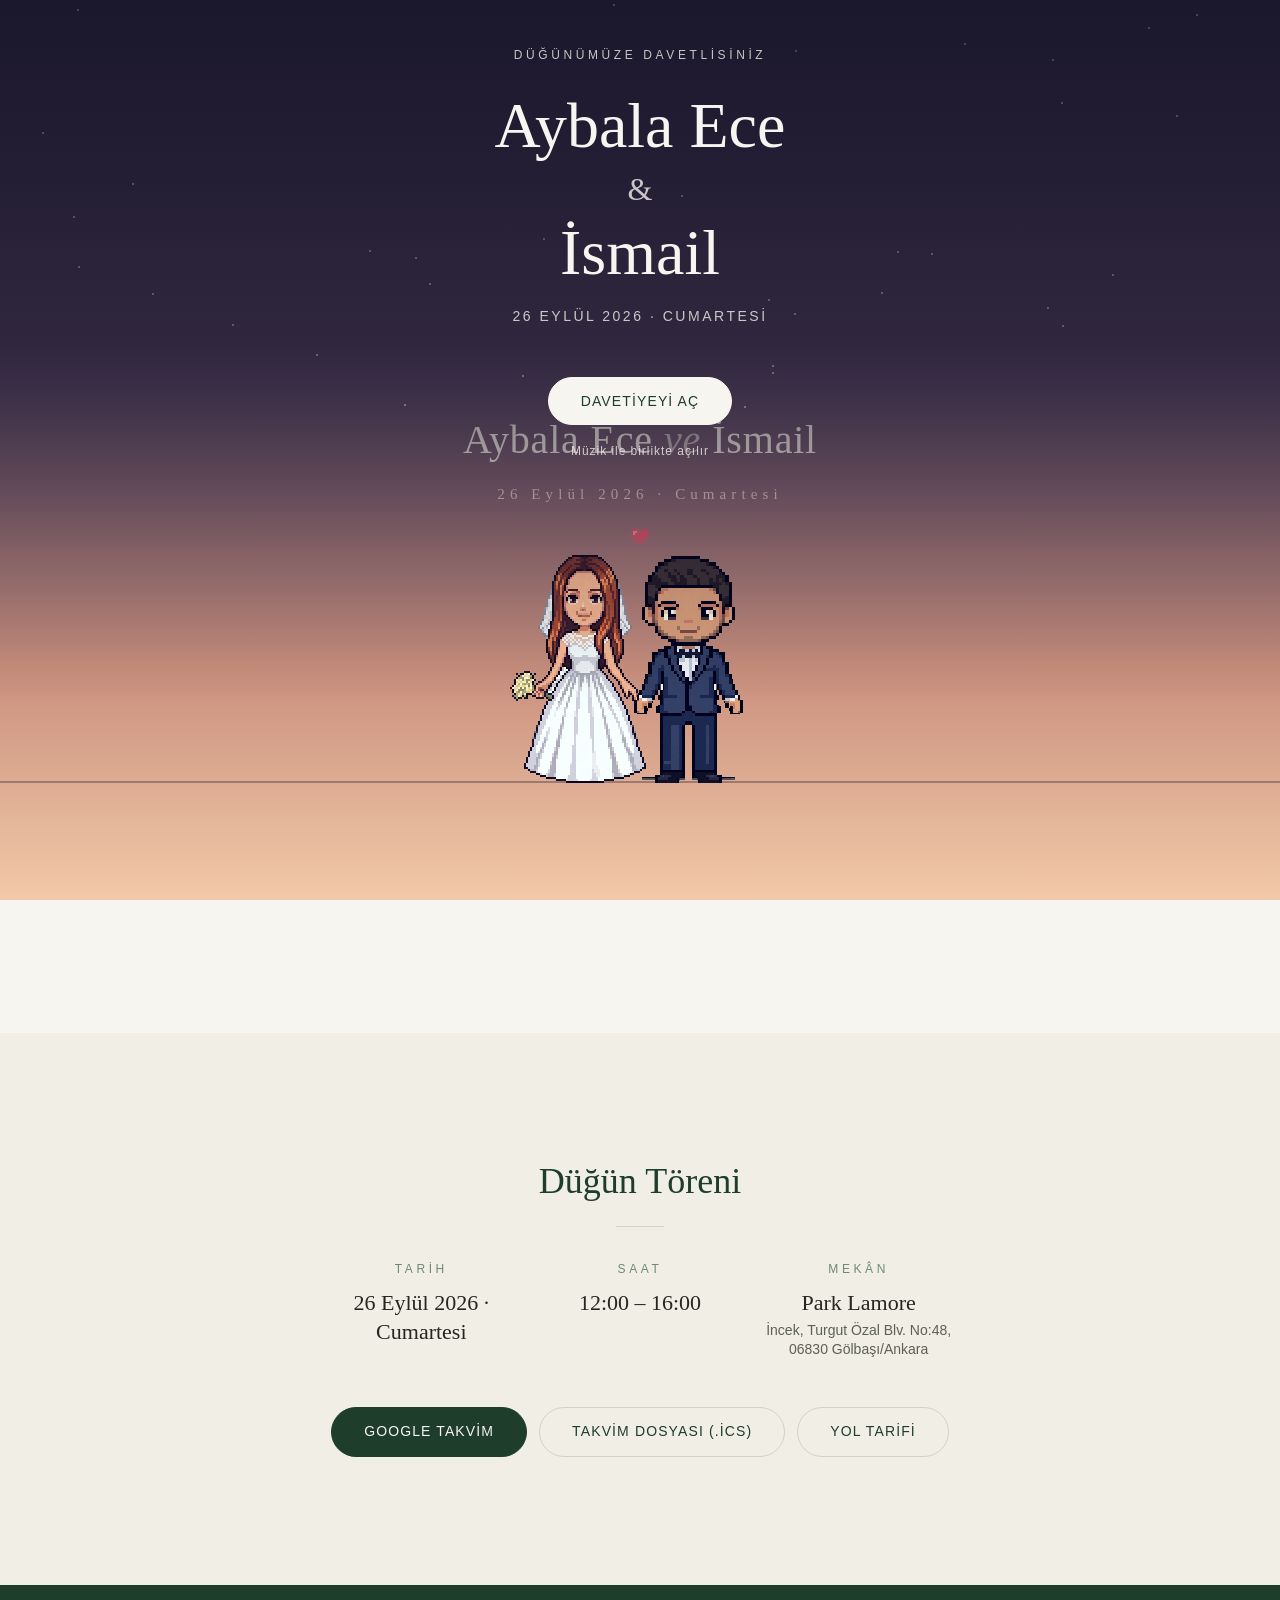
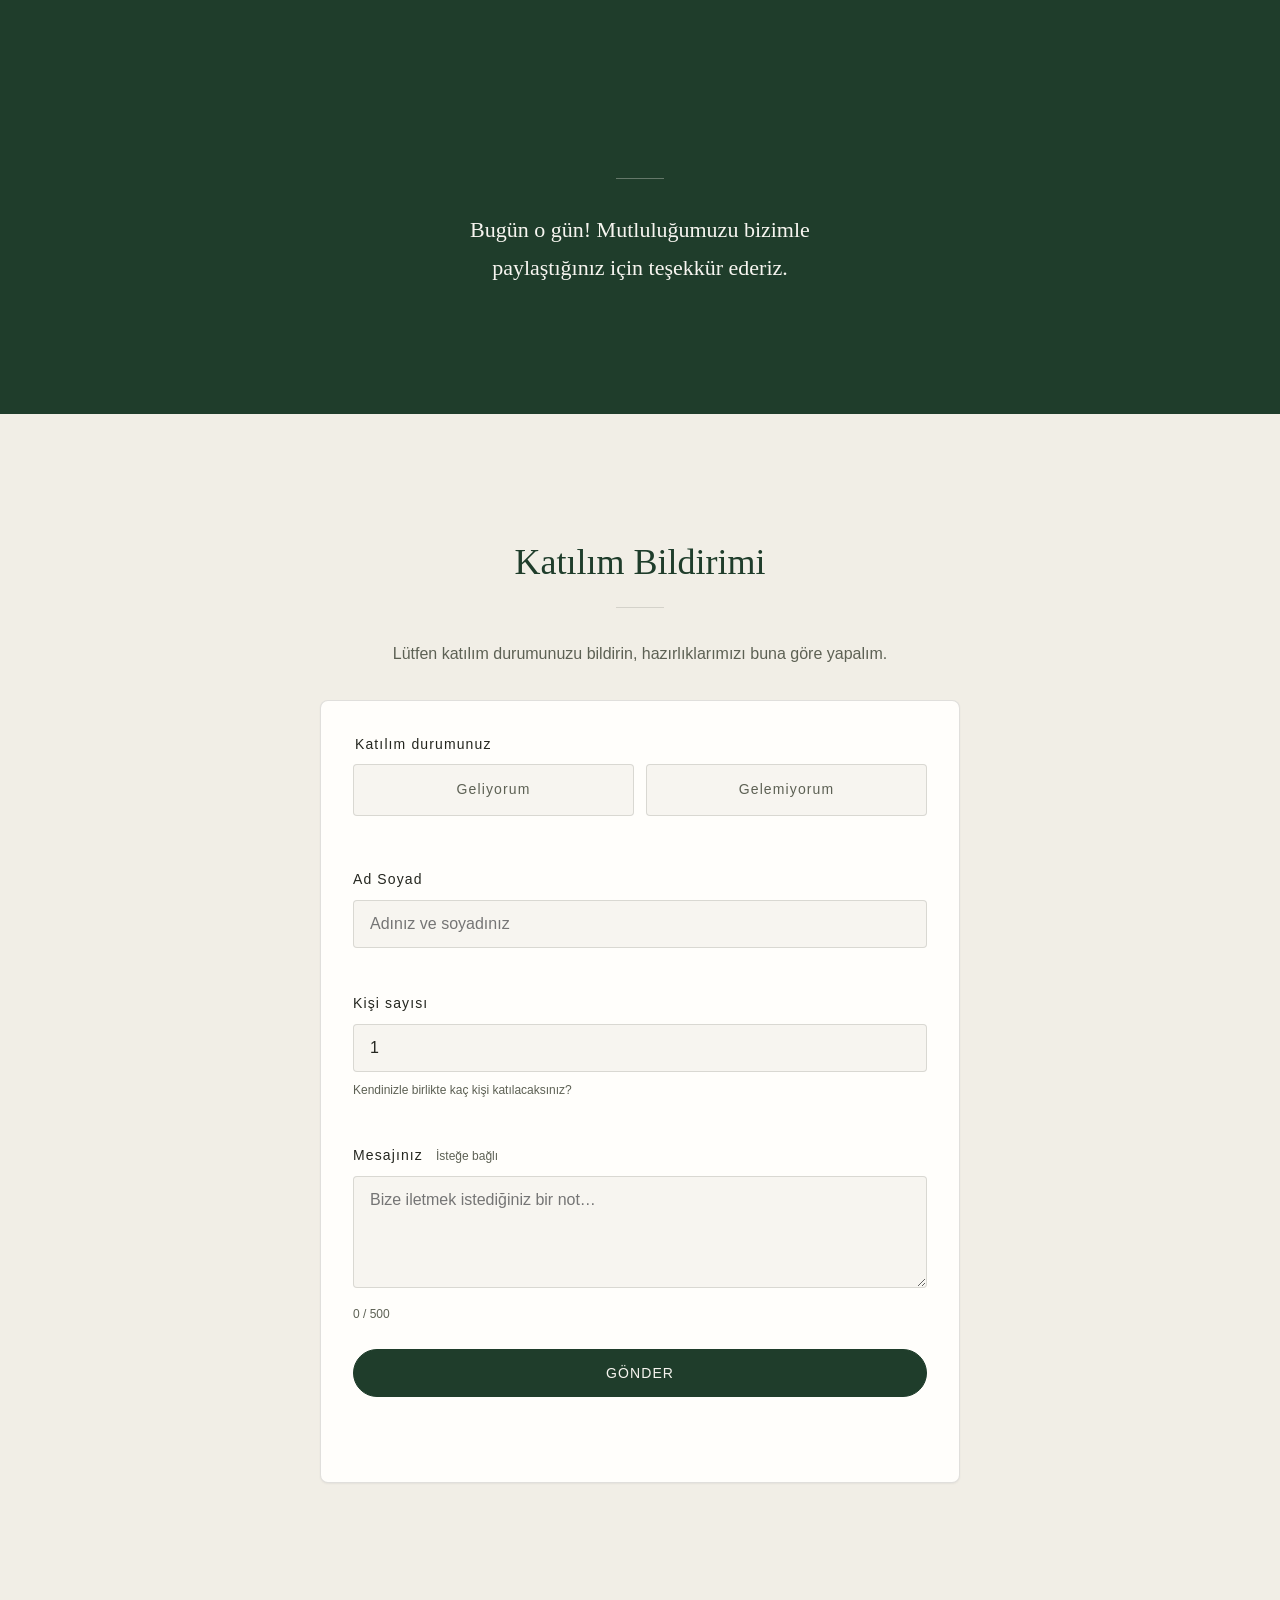
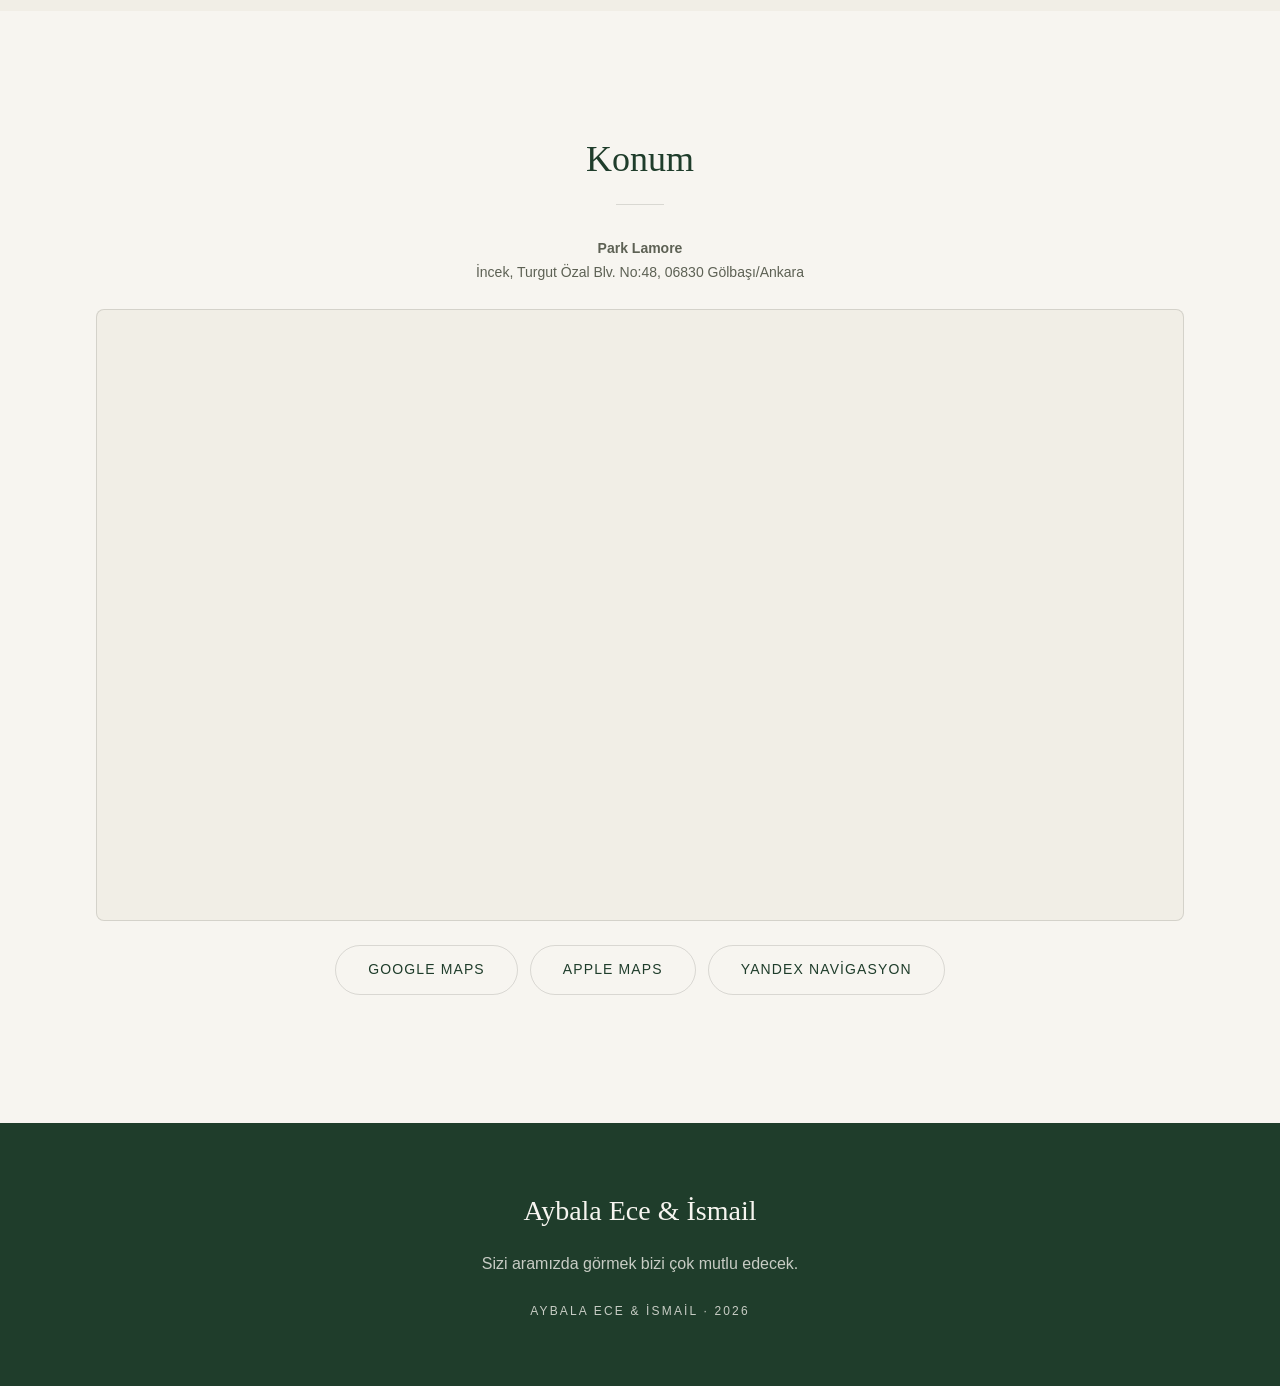
==== commit 869835b8: "feat: add scroll prompt button for photo section and implement smooth scrolling functionality" ====
--- a/index.html
+++ b/index.html
@@ -216,6 +216,17 @@
           <span data-text="groom"></span>
         </h2>
       </div>
+
+      <!-- Aşağıda form/detay olduğunu göstermek için — sayfa fotoğraftan
+           sonra boş görünmesin, özellikle mobilde. Tıklanınca bir sonraki
+           bölüme kaydırır; prefers-reduced-motion açıkken zıplama durur ama
+           ok kalır. -->
+      <button class="photo__scroll" type="button" id="photo-scroll" aria-label="Aşağı kaydır">
+        <svg viewBox="0 0 24 24" fill="none" stroke="currentColor" stroke-width="1.6"
+             stroke-linecap="round" stroke-linejoin="round" aria-hidden="true">
+          <path d="M6 9l6 6 6-6"></path>
+        </svg>
+      </button>
     </section>
 
     <!-- ========================================================================
--- a/assets/css/style.css
+++ b/assets/css/style.css
@@ -561,7 +561,6 @@
   /* Zemin aşağı: metin üstte gökyüzünde, çift altta zeminde durur.
      5/6 panelde 24% doğruydu, tam ekranda çift ekranın ortasına düşüyordu. */
   --zemin: 13%;
-  --yazi-alt: 3%;
 }
 
 /* Kapıda dikey bütçe: üst metin bloğu (~470px) + karakter boyu + alt yazı
@@ -846,6 +845,35 @@
   margin: var(--sp-2) 0;
 }
 
+/* Aşağı kaydır ipucu — sayfa fotoğraftan sonra boş görünmesin, özellikle mobilde */
+.photo__scroll {
+  position: absolute;
+  left: 50%;
+  bottom: var(--sp-5);
+  z-index: var(--z-content);
+  display: flex;
+  align-items: center;
+  justify-content: center;
+  width: 2.75rem;
+  height: 2.75rem;
+  padding: 0;
+  border: 1px solid var(--c-line-invert);
+  border-radius: 50%;
+  background: transparent;
+  color: var(--c-text-invert);
+  cursor: pointer;
+  transform: translateX(-50%);
+  animation: photo-scroll-bounce 2.2s ease-in-out infinite;
+  transition: opacity var(--dur) var(--ease);
+}
+.photo__scroll.is-hidden { opacity: 0; pointer-events: none; }
+.photo__scroll svg { width: 1.25rem; height: 1.25rem; }
+
+@keyframes photo-scroll-bounce {
+  0%, 100% { transform: translateX(-50%) translateY(0); }
+  50%      { transform: translateX(-50%) translateY(6px); }
+}
+
 
 /* =============================================================================
    13. RSVP FORMU
@@ -1179,7 +1207,9 @@
   --dusk-mid: #5b4a6b;
   --dusk-low: #c98f7d;
   --dusk-glow: #f2c9a8;
-  --ink: #241f33;
+  /* Yazı gökyüzünün koyu üst kısmına biniyor — açık/krem renk gerekiyor,
+     karanlık --ink orada okunmaz olurdu. */
+  --yazi-renk: #f7f1e8;
   /* Tek ölçek kolu: sahnenin tamamı buna bağlı. TAM SAYI px kalmalı.
      Referans 4px'ti; `height: auto` düzeltmesiyle karakterler gerçek
      oranlarına (4 kat uzun) kavuşunca 4px gökyüzüne 114px bırakıyordu.
@@ -1203,10 +1233,6 @@
      asagi cekiliyor (bkz. .gate__scene .dugun-davetiye) - metin gokyuzunde,
      cift zeminde kalsin. */
   --zemin: 24%;
-
-  /* Alt yazi bloğunun (isim + tarih) alttan yuksekligi. Zemin degisince
-     bunun da kaymasi gerekiyor, yoksa yazi karakterlerin ayagina biner. */
-  --yazi-alt: 7%;
 
   position: relative;
   width: min(94vw, 640px);
@@ -1327,10 +1353,14 @@
 }
 @keyframes dd-dus { to { transform: translateY(var(--dus-mesafe)) } }
 
-/* yazı */
+/* yazı — karakterlerin BAŞININ ÜSTÜNDE, gökyüzünün koyu kısmında durur
+   (kalp 118 birimde; yazı onun biraz üstünden başlasın diye 138 birim).
+   Zemin + birim tabanlı olduğu için --zemin/--unit her bağlamda (5/6 panel
+   ya da kapıda tam ekran) değişse de yazı hep başların üstünde kalır. */
 .dugun-davetiye .yazi {
-  position: absolute; left: 0; right: 0; bottom: var(--yazi-alt);
-  text-align: center; color: var(--ink); opacity: 0;
+  position: absolute; left: 0; right: 0;
+  bottom: calc(var(--zemin) + 138 * var(--unit));
+  text-align: center; color: var(--yazi-renk); opacity: 0;
   animation: dd-belir 1.4s ease-out 5.2s forwards;
 }
 .dugun-davetiye .isimler {
@@ -1391,6 +1421,8 @@
   .particle { animation: none; opacity: 0; }
 
   [data-reveal] { opacity: 1; transform: none; transition: none; }
+
+  .photo__scroll { animation: none; }
 
   .btn:active,
   .audio-toggle:active { transform: none; }
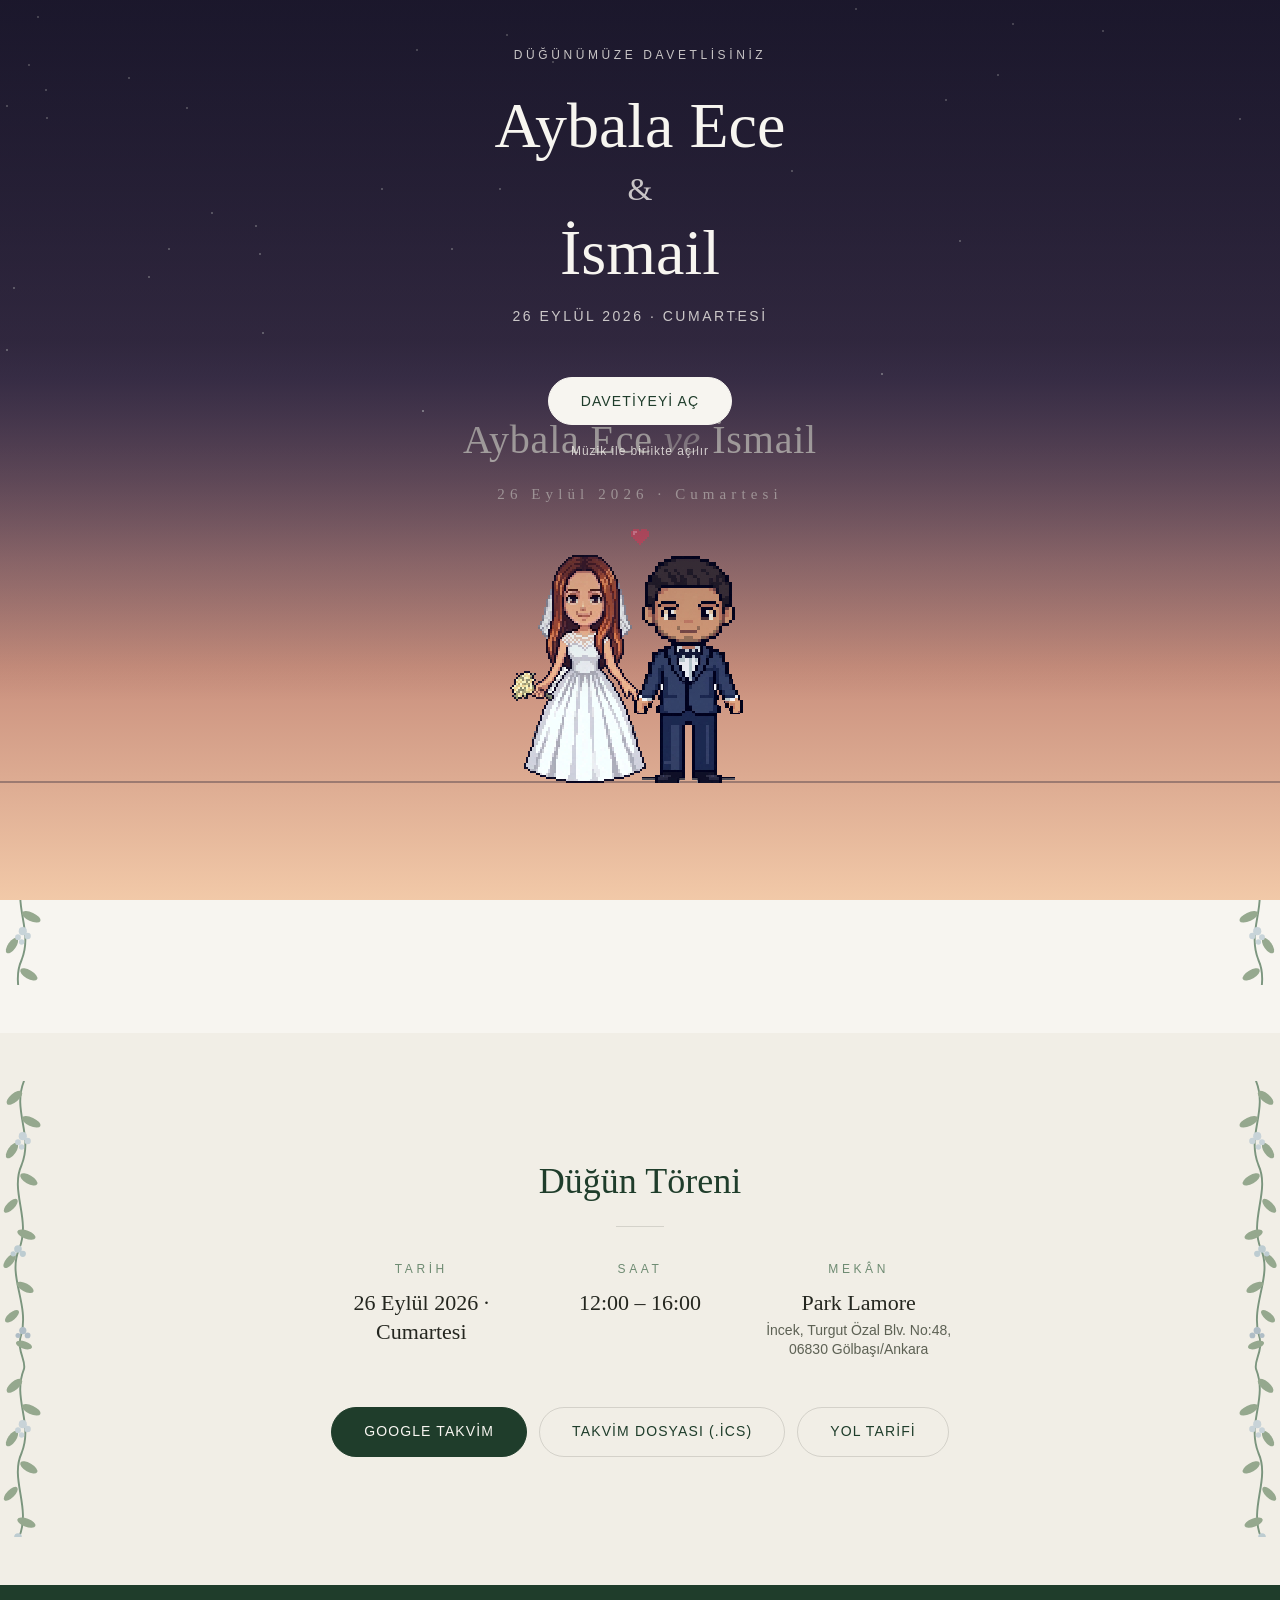
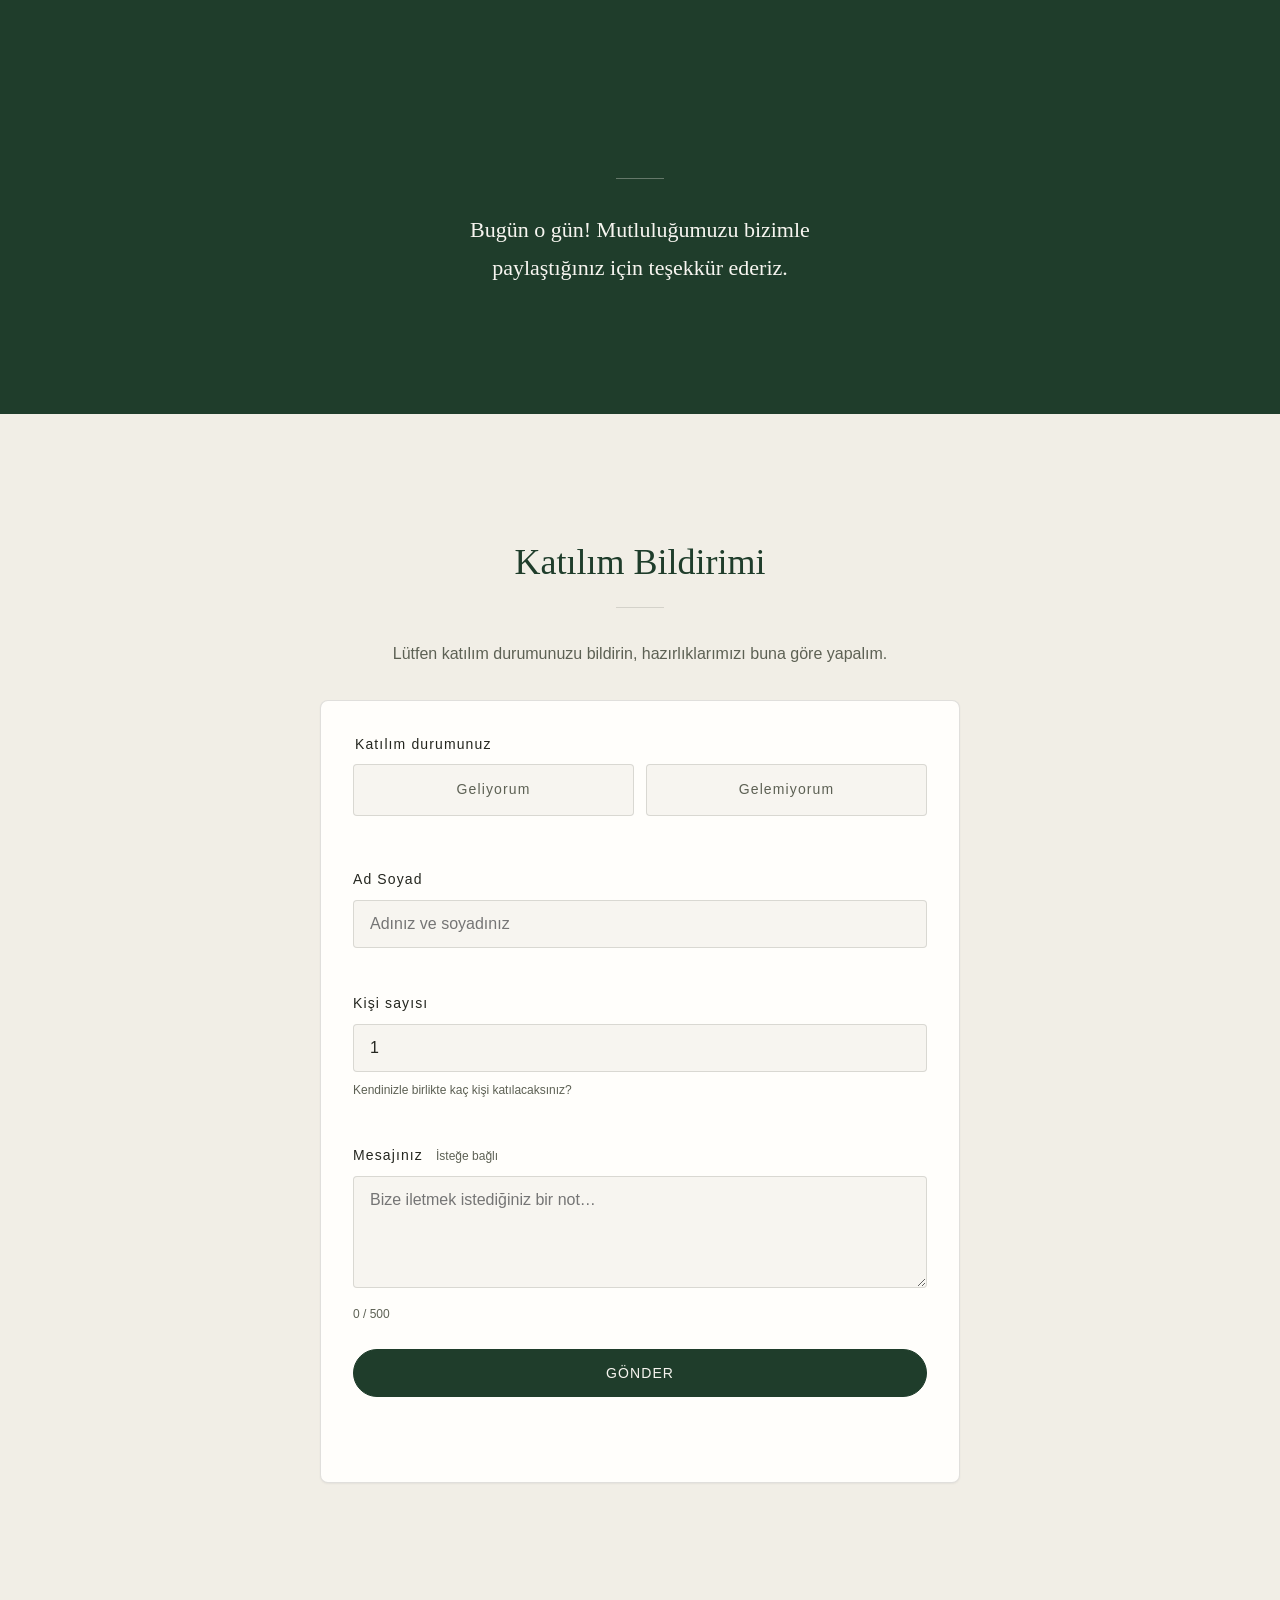
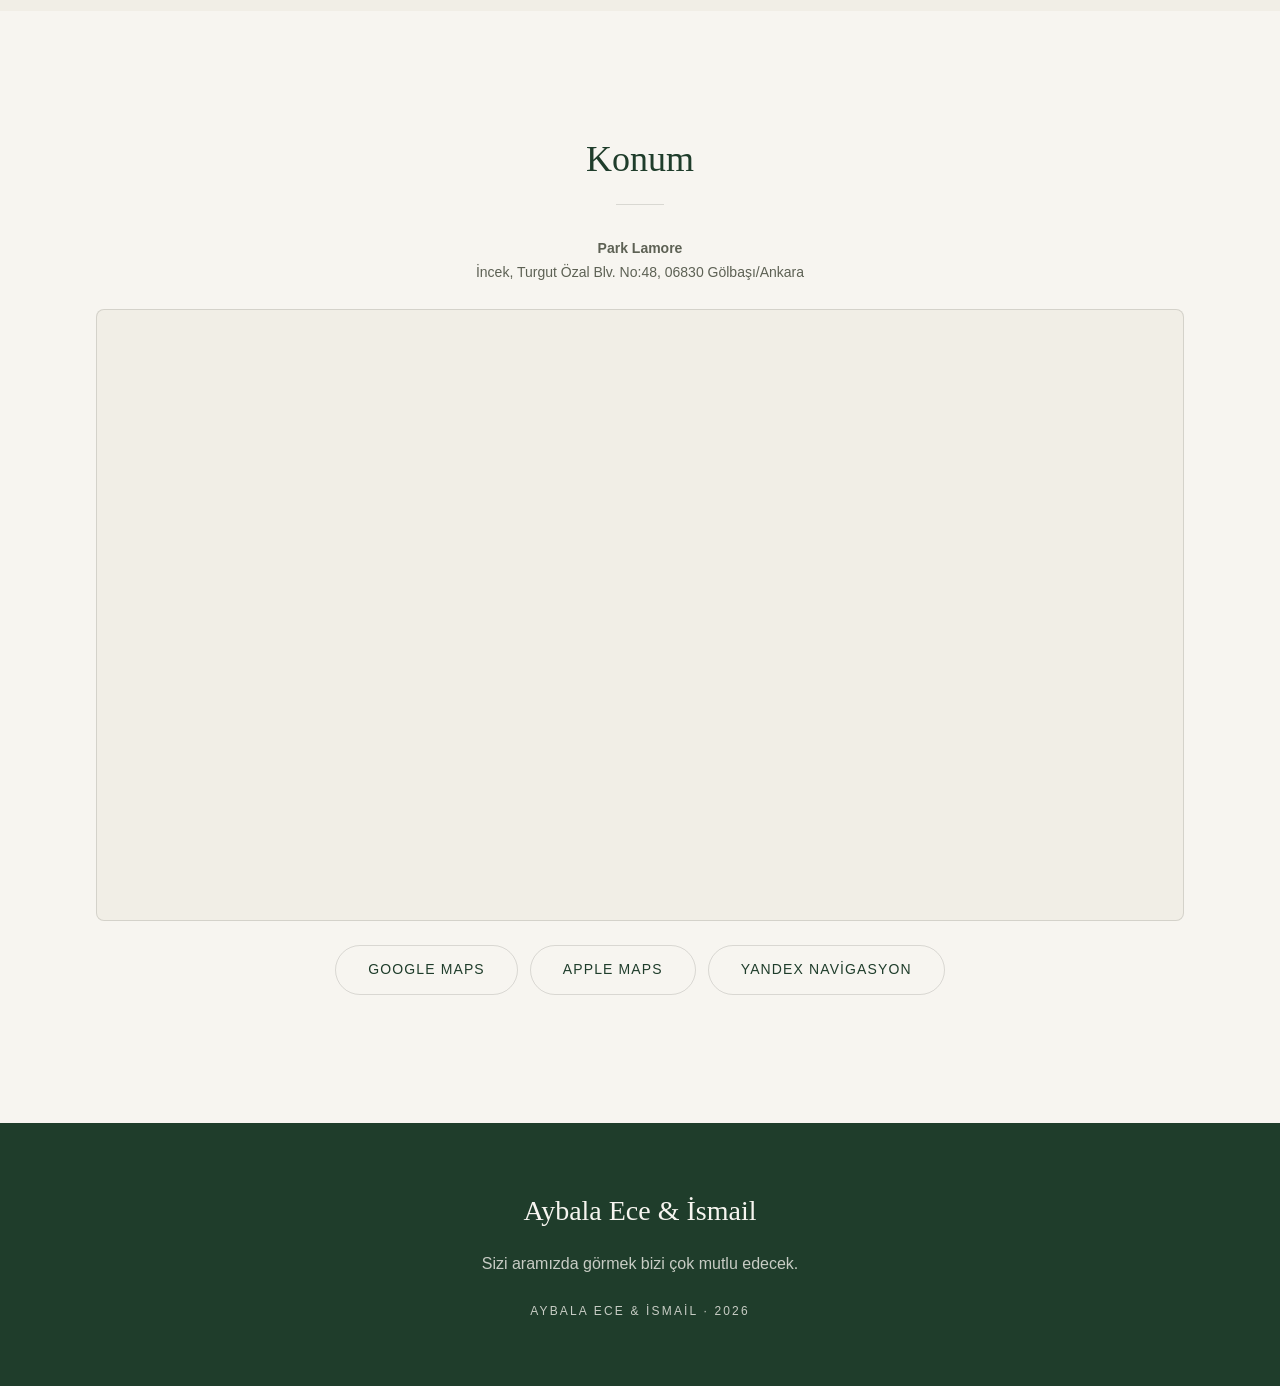
==== commit a7937f3d: "Refactor code structure for improved readability and maintainability" ====
--- a/index.html
+++ b/index.html
@@ -232,7 +232,7 @@
     <!-- ========================================================================
          2. DAVETİYE METNİ
          ======================================================================== -->
-    <section class="section" id="invite" aria-labelledby="invite-title">
+    <section class="section section--floral" id="invite" aria-labelledby="invite-title">
       <div class="section__inner">
         <h2 class="section__title" id="invite-title" data-text="text.inviteTitle" data-reveal></h2>
         <hr class="section__rule">
@@ -247,7 +247,7 @@
     <!-- ========================================================================
          3. ETKİNLİK DETAYI
          ======================================================================== -->
-    <section class="section section--alt" id="details" aria-labelledby="details-title">
+    <section class="section section--alt section--floral" id="details" aria-labelledby="details-title">
       <div class="section__inner">
         <h2 class="section__title" id="details-title" data-text="text.detailsTitle" data-reveal></h2>
         <hr class="section__rule">
--- a/assets/css/style.css
+++ b/assets/css/style.css
@@ -424,6 +424,41 @@
   border: 0;
 }
 
+/* Kenar çiçek süslemesi — sadece bunu isteyen bölümlere `section--floral` ile
+   eklenir (şu an: Davetimiz + Düğün Töreni). Tamamen dekoratif: DOM'a eleman
+   eklemeden ::before/::after ile inline SVG, pointer-events yok, içeriğin
+   ARKASINDA durur (z-index 0 < .section__inner). Davetiyenin çiçek temasına
+   gönderme ama kopyası değil — sitenin kendi paletiyle (yeşil + toz mavi)
+   yeniden çizildi. Tek bir sarmaşık "karo"su (70×240, yoğunluk ilk halinde)
+   dikeyde kusursuz tekrar edecek şekilde çizildi (gövde üstte ve altta aynı
+   x'te başlar/biter) ve `repeat-y` ile kenar boyunca akıyor. Bölümün TAM
+   yüksekliğini KAPLAMIYOR — üstte/altta bilinçli boşluk (--sp-7) var, yoksa
+   bir sonraki bölümün sarmaşığıyla birleşip kesintisiz/uçsuz görünüyordu. */
+.section--floral::before,
+.section--floral::after {
+  content: "";
+  position: absolute;
+  top: var(--sp-7);
+  bottom: var(--sp-7);
+  width: 60px;
+  background-image: url("data:image/svg+xml,%3Csvg xmlns='http://www.w3.org/2000/svg' viewBox='0 0 70 240'%3E%3Cg fill='none' stroke='%236e8b72' stroke-width='1.6' stroke-linecap='round'%3E%3Cpath d='M20,0 C10,25 28,45 18,70 C8,92 26,115 16,140 C6,162 24,185 18,210 C13,225 22,232 20,240'/%3E%3C/g%3E%3Cg fill='%238ba084'%3E%3Cellipse cx='12' cy='14' rx='8' ry='3.6' transform='rotate(-40 12 14)'/%3E%3Cellipse cx='26' cy='34' rx='8.5' ry='3.6' transform='rotate(25 26 34)'/%3E%3Cellipse cx='10' cy='58' rx='7.5' ry='3.4' transform='rotate(-55 10 58)'/%3E%3Cellipse cx='24' cy='82' rx='8' ry='3.6' transform='rotate(30 24 82)'/%3E%3Cellipse cx='9' cy='104' rx='7.5' ry='3.3' transform='rotate(-45 9 104)'/%3E%3Cellipse cx='22' cy='128' rx='8' ry='3.5' transform='rotate(20 22 128)'/%3E%3Cellipse cx='8' cy='150' rx='7.2' ry='3.2' transform='rotate(-50 8 150)'/%3E%3Cellipse cx='21' cy='172' rx='7.8' ry='3.4' transform='rotate(28 21 172)'/%3E%3Cellipse cx='10' cy='196' rx='7.2' ry='3.2' transform='rotate(-40 10 196)'/%3E%3Cellipse cx='20' cy='220' rx='7' ry='3.1' transform='rotate(18 20 220)'/%3E%3C/g%3E%3Cg fill='%23c3d0d6'%3E%3Ccircle cx='19' cy='46' r='3.4'/%3E%3Ccircle cx='23' cy='50' r='2.7'/%3E%3Ccircle cx='15' cy='51' r='2.4'/%3E%3Ccircle cx='18' cy='55' r='2.2'/%3E%3C/g%3E%3Cg fill='%23b7c8cf'%3E%3Ccircle cx='15' cy='140' r='3.2'/%3E%3Ccircle cx='19' cy='144' r='2.6'/%3E%3Ccircle cx='11' cy='144' r='2.2'/%3E%3C/g%3E%3Cg fill='%23a8b8c2'%3E%3Ccircle cx='19' cy='208' r='3'/%3E%3Ccircle cx='23' cy='212' r='2.4'/%3E%3Ccircle cx='15' cy='212' r='2.1'/%3E%3C/g%3E%3C/svg%3E");
+  background-repeat: repeat-y;
+  background-size: 60px 206px;
+  opacity: 0.9;
+  pointer-events: none;
+  z-index: 0;
+}
+.section--floral::before { left: 0; }
+.section--floral::after  { right: 0; transform: scaleX(-1); }
+
+@media (min-width: 48rem) {
+  .section--floral::before,
+  .section--floral::after {
+    width: 84px;
+    background-size: 84px 288px;
+  }
+}
+
 
 /* =============================================================================
    07. KAPI EKRANI (GATE)
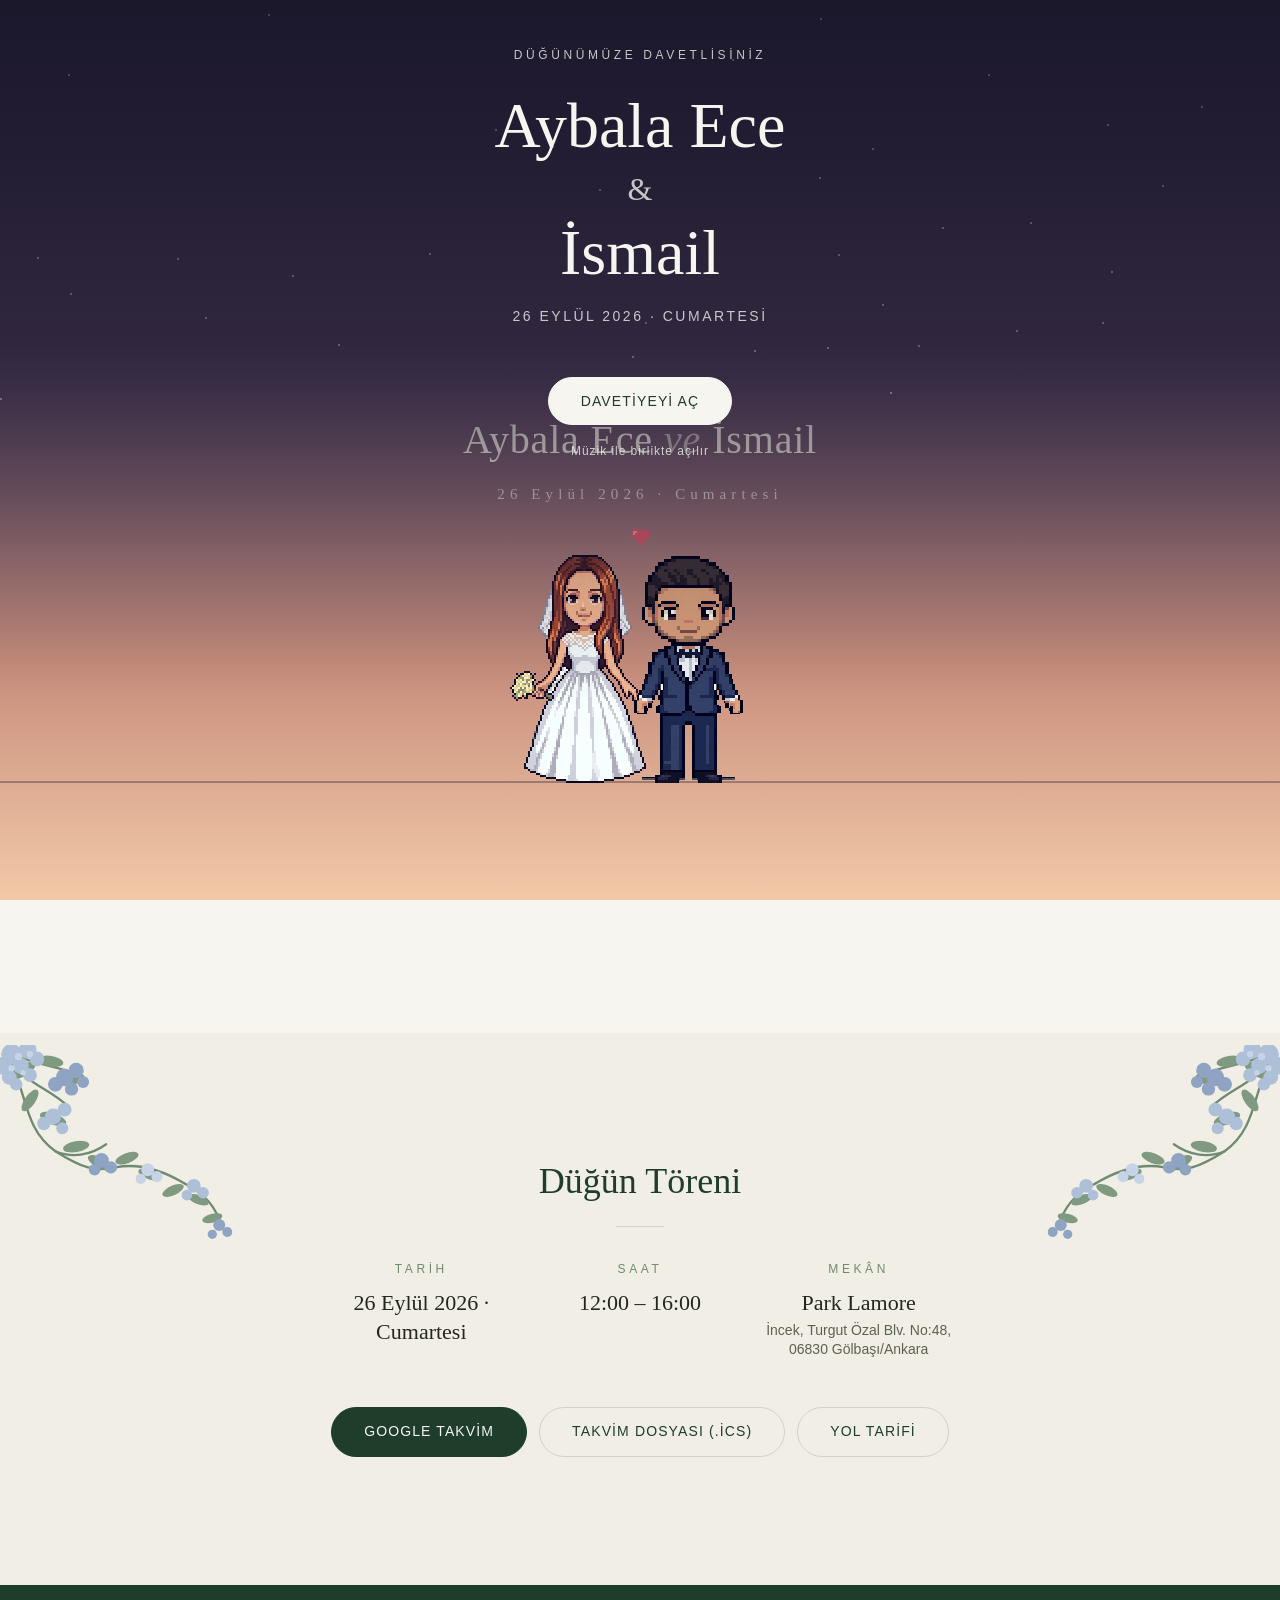
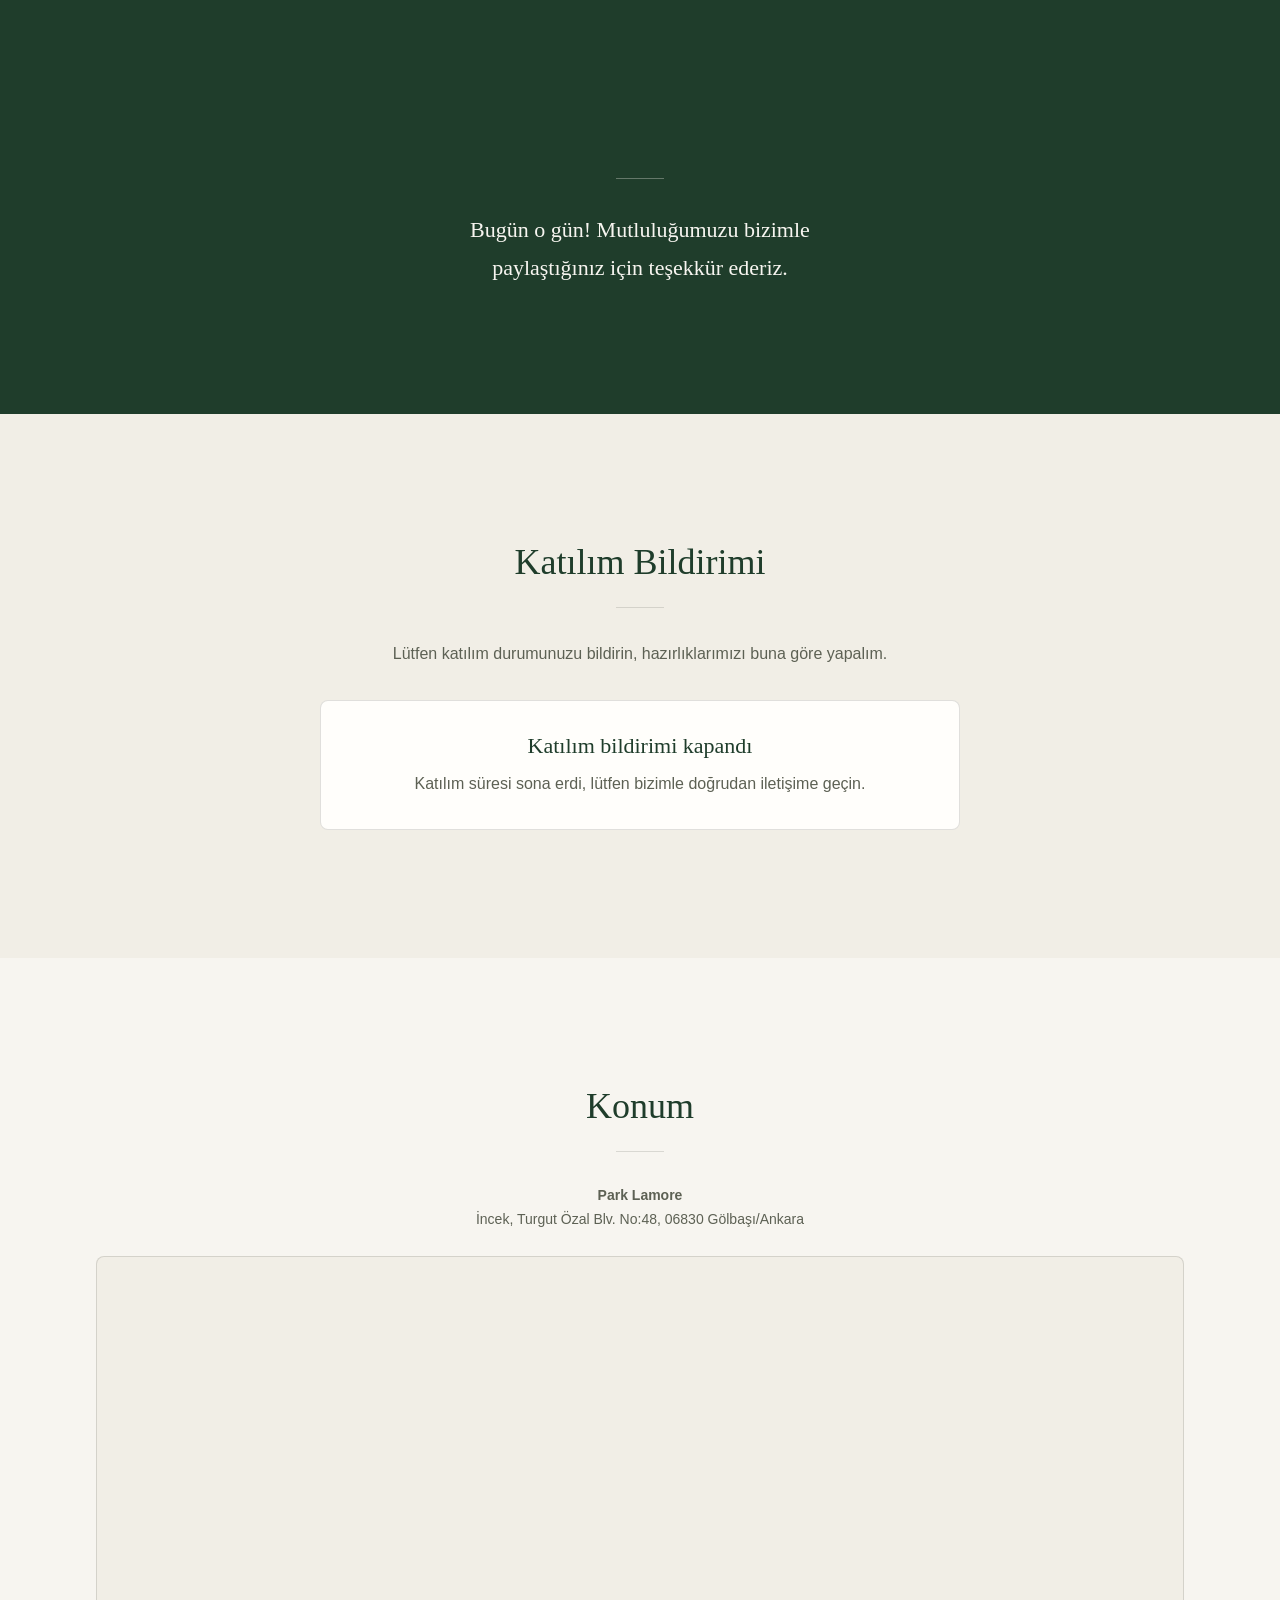
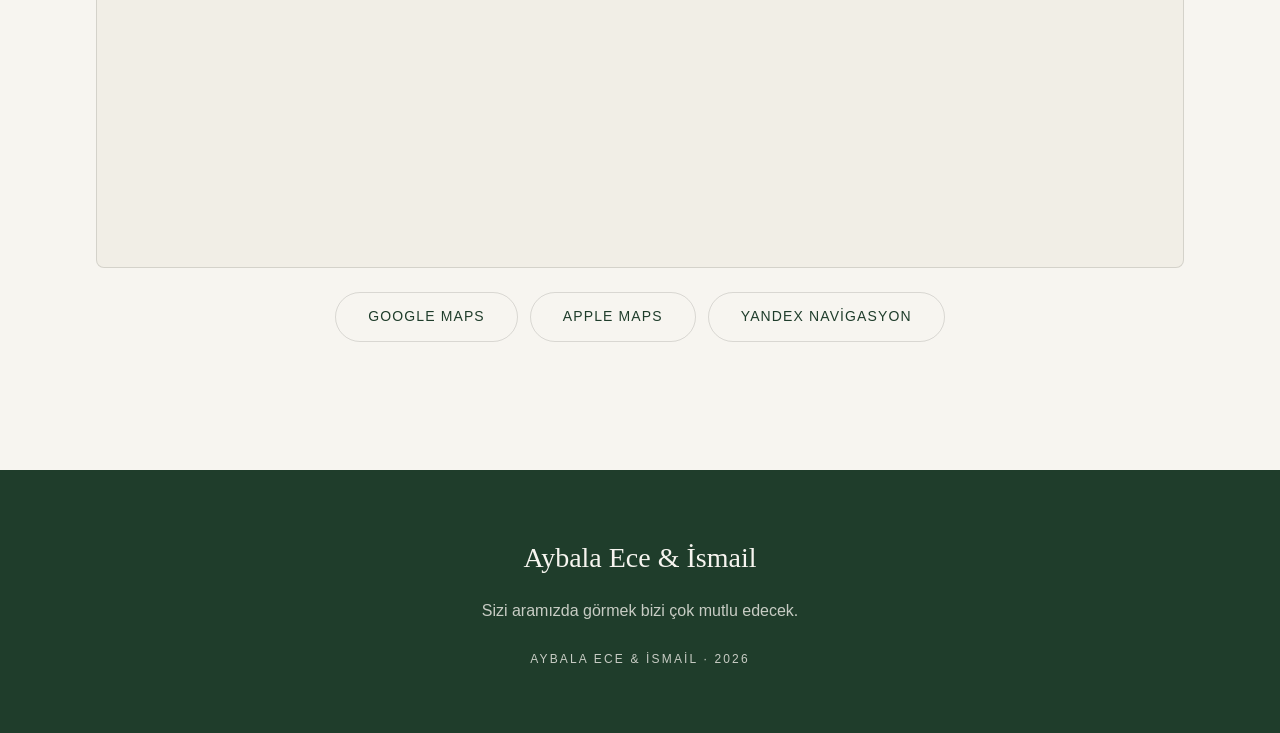
==== commit 4164a712: "feat: update RSVP settings and improve Open Graph metadata for better sharing" ====
--- a/index.html
+++ b/index.html
@@ -18,7 +18,7 @@
   <!-- CONFIG İLE EŞLE: bride + coupleSeparator + groom, dateLabel -->
   <title>Aybala Ece &amp; İsmail · 26 Eylül 2026</title>
   <!-- CONFIG İLE EŞLE: text.inviteBody[0] özeti -->
-  <meta name="description" content="Aybala Ece ve İsmail'in düğün davetiyesi. 26 Eylül 2026, Park Lamore. Katılım bildirimi için tıklayın.">
+  <meta name="description" content="Aybala Ece ve İsmail'in düğün davetiyesi. 26 Eylül 2026, Park Lamore, Ankara. Katılım bildirimi için tıklayın.">
 
   <!-- CONFIG İLE EŞLE: --c-bg-dark (assets/css/style.css) -->
   <meta name="theme-color" content="#1f3d2b">
@@ -30,12 +30,12 @@
   <!-- CONFIG İLE EŞLE -->
   <meta property="og:site_name" content="Aybala Ece &amp; İsmail">
   <meta property="og:title" content="Aybala Ece &amp; İsmail · Düğün Davetiyesi">
-  <meta property="og:description" content="26 Eylül 2026, Cumartesi · 12:00 – 16:00 · Park Lamore. Katılım bildirimi için davetiyeyi açın.">
+  <meta property="og:description" content="26 Eylül 2026, Cumartesi · 12:00 – 16:00 · Park Lamore, Ankara. Katılım bildirimi için davetiyeyi açın.">
   <!-- TAM URL GEREKLİ — kendi Pages adresinle değiştir -->
-  <meta property="og:url" content="https://KULLANICI.github.io/DEPO/">
-  <meta property="og:image" content="https://KULLANICI.github.io/DEPO/assets/img/og.png">
-  <meta property="og:image:secure_url" content="https://KULLANICI.github.io/DEPO/assets/img/og.png">
-  <meta property="og:image:type" content="image/png">
+  <meta property="og:url" content="https://gokturkfulser.github.io/ece-ismail-wedding/">
+  <meta property="og:image" content="https://gokturkfulser.github.io/ece-ismail-wedding/assets/img/og.jpg?v=1">
+  <meta property="og:image:secure_url" content="https://gokturkfulser.github.io/ece-ismail-wedding/assets/img/og.jpg?v=1">
+  <meta property="og:image:type" content="image/jpeg">
   <meta property="og:image:width" content="1200">
   <meta property="og:image:height" content="630">
   <meta property="og:image:alt" content="Aybala Ece ve İsmail düğün davetiyesi">
@@ -44,9 +44,13 @@
   <meta name="twitter:card" content="summary_large_image">
   <!-- CONFIG İLE EŞLE -->
   <meta name="twitter:title" content="Aybala Ece &amp; İsmail · Düğün Davetiyesi">
-  <meta name="twitter:description" content="26 Eylül 2026, Cumartesi · 12:00 – 16:00 · Park Lamore.">
-  <meta name="twitter:image" content="https://KULLANICI.github.io/DEPO/assets/img/og.png">
+  <meta name="twitter:description" content="26 Eylül 2026, Cumartesi · 12:00 – 16:00 · Park Lamore, Ankara.">
+  <meta name="twitter:image" content="https://gokturkfulser.github.io/ece-ismail-wedding/assets/img/og.jpg?v=1">
   <meta name="twitter:image:alt" content="Aybala Ece ve İsmail düğün davetiyesi">
+
+  <!-- Scraper'lar (WhatsApp/Twitter dahil) canonical'ı og:url ile aynı tam
+       adrese işaret etsin diye ekleniyor; arama motorları için de faydalı. -->
+  <link rel="canonical" href="https://gokturkfulser.github.io/ece-ismail-wedding/">
 
   <!-- Favicon — tüm yollar GÖRELİ (alt path'te çalışması için) -->
   <link rel="icon" href="assets/img/favicon.svg" type="image/svg+xml">
--- a/assets/css/style.css
+++ b/assets/css/style.css
@@ -424,27 +424,31 @@
   border: 0;
 }
 
-/* Kenar çiçek süslemesi — sadece bunu isteyen bölümlere `section--floral` ile
+/* Köşe çiçek demeti — sadece bunu isteyen bölümlere `section--floral` ile
    eklenir (şu an: Davetimiz + Düğün Töreni). Tamamen dekoratif: DOM'a eleman
    eklemeden ::before/::after ile inline SVG, pointer-events yok, içeriğin
-   ARKASINDA durur (z-index 0 < .section__inner). Davetiyenin çiçek temasına
-   gönderme ama kopyası değil — sitenin kendi paletiyle (yeşil + toz mavi)
-   yeniden çizildi. Tek bir sarmaşık "karo"su (70×240, yoğunluk ilk halinde)
-   dikeyde kusursuz tekrar edecek şekilde çizildi (gövde üstte ve altta aynı
-   x'te başlar/biter) ve `repeat-y` ile kenar boyunca akıyor. Bölümün TAM
-   yüksekliğini KAPLAMIYOR — üstte/altta bilinçli boşluk (--sp-7) var, yoksa
-   bir sonraki bölümün sarmaşığıyla birleşip kesintisiz/uçsuz görünüyordu. */
+   ARKASINDA durur (z-index 0 < .section__inner). Davetiyenin bol çiçekli
+   hidrangea köşelerine gönderme — AMA KOPYASI DEĞİL: o illüstrasyon bir
+   şablon/tasarımcı ürünü olabileceği için parçalarını almadık, buradaki her
+   yaprak/çiçek sıfırdan çizildi. Sadece genel his (mavi-lavanta çiçek +
+   yeşillik, yoğun küme) ve renk paleti davetiyeye yakın seçildi. Dal köşeden
+   başlığa doğru uzanıp birkaç çiçek kümesiyle devam ediyor ki metnin daha
+   çok "etrafında" hissi versin; köşede sabitlendiği için yine de bir sonraki
+   bölümün demetiyle birleşip kenar boyunca uzayan bir çizgi oluşturmuyor.
+
+   NOT: Ortada tam birleşen "çelenk" denemesi mobilde başlığın üstüne
+   biniyordu / sıkışık duruyordu — geri alındı, bu köşe versiyonu kalıyor. */
 .section--floral::before,
 .section--floral::after {
   content: "";
   position: absolute;
-  top: var(--sp-7);
-  bottom: var(--sp-7);
-  width: 60px;
-  background-image: url("data:image/svg+xml,%3Csvg xmlns='http://www.w3.org/2000/svg' viewBox='0 0 70 240'%3E%3Cg fill='none' stroke='%236e8b72' stroke-width='1.6' stroke-linecap='round'%3E%3Cpath d='M20,0 C10,25 28,45 18,70 C8,92 26,115 16,140 C6,162 24,185 18,210 C13,225 22,232 20,240'/%3E%3C/g%3E%3Cg fill='%238ba084'%3E%3Cellipse cx='12' cy='14' rx='8' ry='3.6' transform='rotate(-40 12 14)'/%3E%3Cellipse cx='26' cy='34' rx='8.5' ry='3.6' transform='rotate(25 26 34)'/%3E%3Cellipse cx='10' cy='58' rx='7.5' ry='3.4' transform='rotate(-55 10 58)'/%3E%3Cellipse cx='24' cy='82' rx='8' ry='3.6' transform='rotate(30 24 82)'/%3E%3Cellipse cx='9' cy='104' rx='7.5' ry='3.3' transform='rotate(-45 9 104)'/%3E%3Cellipse cx='22' cy='128' rx='8' ry='3.5' transform='rotate(20 22 128)'/%3E%3Cellipse cx='8' cy='150' rx='7.2' ry='3.2' transform='rotate(-50 8 150)'/%3E%3Cellipse cx='21' cy='172' rx='7.8' ry='3.4' transform='rotate(28 21 172)'/%3E%3Cellipse cx='10' cy='196' rx='7.2' ry='3.2' transform='rotate(-40 10 196)'/%3E%3Cellipse cx='20' cy='220' rx='7' ry='3.1' transform='rotate(18 20 220)'/%3E%3C/g%3E%3Cg fill='%23c3d0d6'%3E%3Ccircle cx='19' cy='46' r='3.4'/%3E%3Ccircle cx='23' cy='50' r='2.7'/%3E%3Ccircle cx='15' cy='51' r='2.4'/%3E%3Ccircle cx='18' cy='55' r='2.2'/%3E%3C/g%3E%3Cg fill='%23b7c8cf'%3E%3Ccircle cx='15' cy='140' r='3.2'/%3E%3Ccircle cx='19' cy='144' r='2.6'/%3E%3Ccircle cx='11' cy='144' r='2.2'/%3E%3C/g%3E%3Cg fill='%23a8b8c2'%3E%3Ccircle cx='19' cy='208' r='3'/%3E%3Ccircle cx='23' cy='212' r='2.4'/%3E%3Ccircle cx='15' cy='212' r='2.1'/%3E%3C/g%3E%3C/svg%3E");
-  background-repeat: repeat-y;
-  background-size: 60px 206px;
-  opacity: 0.9;
+  top: var(--sp-3);
+  width: 200px;
+  height: 169px;
+  background-image: url("data:image/svg+xml,%3Csvg xmlns='http://www.w3.org/2000/svg' viewBox='0 0 260 220'%3E%3Cg fill='none' stroke='%236e8b72' stroke-width='2' stroke-linecap='round'%3E%3Cpath d='M6,6 C24,42 20,72 48,92 C70,106 82,110 100,106'/%3E%3Cpath d='M100,106 C120,102 140,108 160,120'/%3E%3Cpath d='M6,6 C36,20 50,16 74,30'/%3E%3Cpath d='M6,6 C16,32 42,36 60,54'/%3E%3Cpath d='M48,92 C62,98 78,96 92,86'/%3E%3Cpath d='M160,120 C176,128 188,140 192,158'/%3E%3C/g%3E%3Cg fill='%237f9a80'%3E%3Cellipse cx='20' cy='22' rx='12' ry='5' transform='rotate(-30 20 22)'/%3E%3Cellipse cx='44' cy='14' rx='11' ry='4.6' transform='rotate(10 44 14)'/%3E%3Cellipse cx='62' cy='30' rx='11.5' ry='4.8' transform='rotate(-15 62 30)'/%3E%3Cellipse cx='26' cy='48' rx='11' ry='4.6' transform='rotate(-55 26 48)'/%3E%3Cellipse cx='46' cy='64' rx='12' ry='5' transform='rotate(20 46 64)'/%3E%3Cellipse cx='66' cy='88' rx='11.5' ry='4.8' transform='rotate(-10 66 88)'/%3E%3Cellipse cx='86' cy='102' rx='11' ry='4.6' transform='rotate(30 86 102)'/%3E%3Cellipse cx='110' cy='98' rx='10.5' ry='4.4' transform='rotate(-20 110 98)'/%3E%3Cellipse cx='130' cy='112' rx='10.5' ry='4.4' transform='rotate(18 130 112)'/%3E%3Cellipse cx='150' cy='126' rx='10' ry='4.2' transform='rotate(-25 150 126)'/%3E%3Cellipse cx='172' cy='134' rx='9.5' ry='4' transform='rotate(20 172 134)'/%3E%3Cellipse cx='184' cy='150' rx='9' ry='3.8' transform='rotate(-15 184 150)'/%3E%3C/g%3E%3Cg fill='%23aebfd8'%3E%3Ccircle cx='10' cy='8' r='9'/%3E%3Ccircle cx='24' cy='4' r='7.6'/%3E%3Ccircle cx='2' cy='18' r='7.6'/%3E%3Ccircle cx='18' cy='18' r='7'/%3E%3Ccircle cx='32' cy='12' r='6.4'/%3E%3Ccircle cx='8' cy='28' r='6.4'/%3E%3Ccircle cx='26' cy='26' r='6'/%3E%3Ccircle cx='14' cy='34' r='5.4'/%3E%3C/g%3E%3Cg fill='%23c7d3e6'%3E%3Ccircle cx='16' cy='10' r='3.2'/%3E%3Ccircle cx='26' cy='8' r='2.8'/%3E%3Ccircle cx='10' cy='20' r='2.8'/%3E%3Ccircle cx='20' cy='24' r='2.4'/%3E%3C/g%3E%3Cg fill='%238fa3c2'%3E%3Ccircle cx='56' cy='28' r='7.6'/%3E%3Ccircle cx='66' cy='22' r='6.6'/%3E%3Ccircle cx='48' cy='34' r='6.4'/%3E%3Ccircle cx='62' cy='38' r='5.8'/%3E%3Ccircle cx='72' cy='32' r='5.2'/%3E%3C/g%3E%3Cg fill='%23aebfd8'%3E%3Ccircle cx='46' cy='62' r='7'/%3E%3Ccircle cx='56' cy='56' r='6'/%3E%3Ccircle cx='38' cy='68' r='5.8'/%3E%3Ccircle cx='54' cy='72' r='5.2'/%3E%3C/g%3E%3Cg fill='%238fa3c2'%3E%3Ccircle cx='88' cy='100' r='6.4'/%3E%3Ccircle cx='96' cy='106' r='5.4'/%3E%3Ccircle cx='82' cy='108' r='5'/%3E%3C/g%3E%3Cg fill='%23c7d3e6'%3E%3Ccircle cx='128' cy='108' r='5.6'/%3E%3Ccircle cx='136' cy='114' r='4.8'/%3E%3Ccircle cx='122' cy='116' r='4.4'/%3E%3C/g%3E%3Cg fill='%23aebfd8'%3E%3Ccircle cx='168' cy='122' r='6'/%3E%3Ccircle cx='176' cy='128' r='5'/%3E%3Ccircle cx='162' cy='130' r='4.6'/%3E%3C/g%3E%3Cg fill='%238fa3c2'%3E%3Ccircle cx='190' cy='156' r='5.2'/%3E%3Ccircle cx='197' cy='162' r='4.3'/%3E%3Ccircle cx='184' cy='164' r='4'/%3E%3C/g%3E%3C/svg%3E");
+  background-repeat: no-repeat;
+  background-size: contain;
+  background-position: top;
   pointer-events: none;
   z-index: 0;
 }
@@ -454,8 +458,8 @@
 @media (min-width: 48rem) {
   .section--floral::before,
   .section--floral::after {
-    width: 84px;
-    background-size: 84px 288px;
+    width: 300px;
+    height: 254px;
   }
 }
 
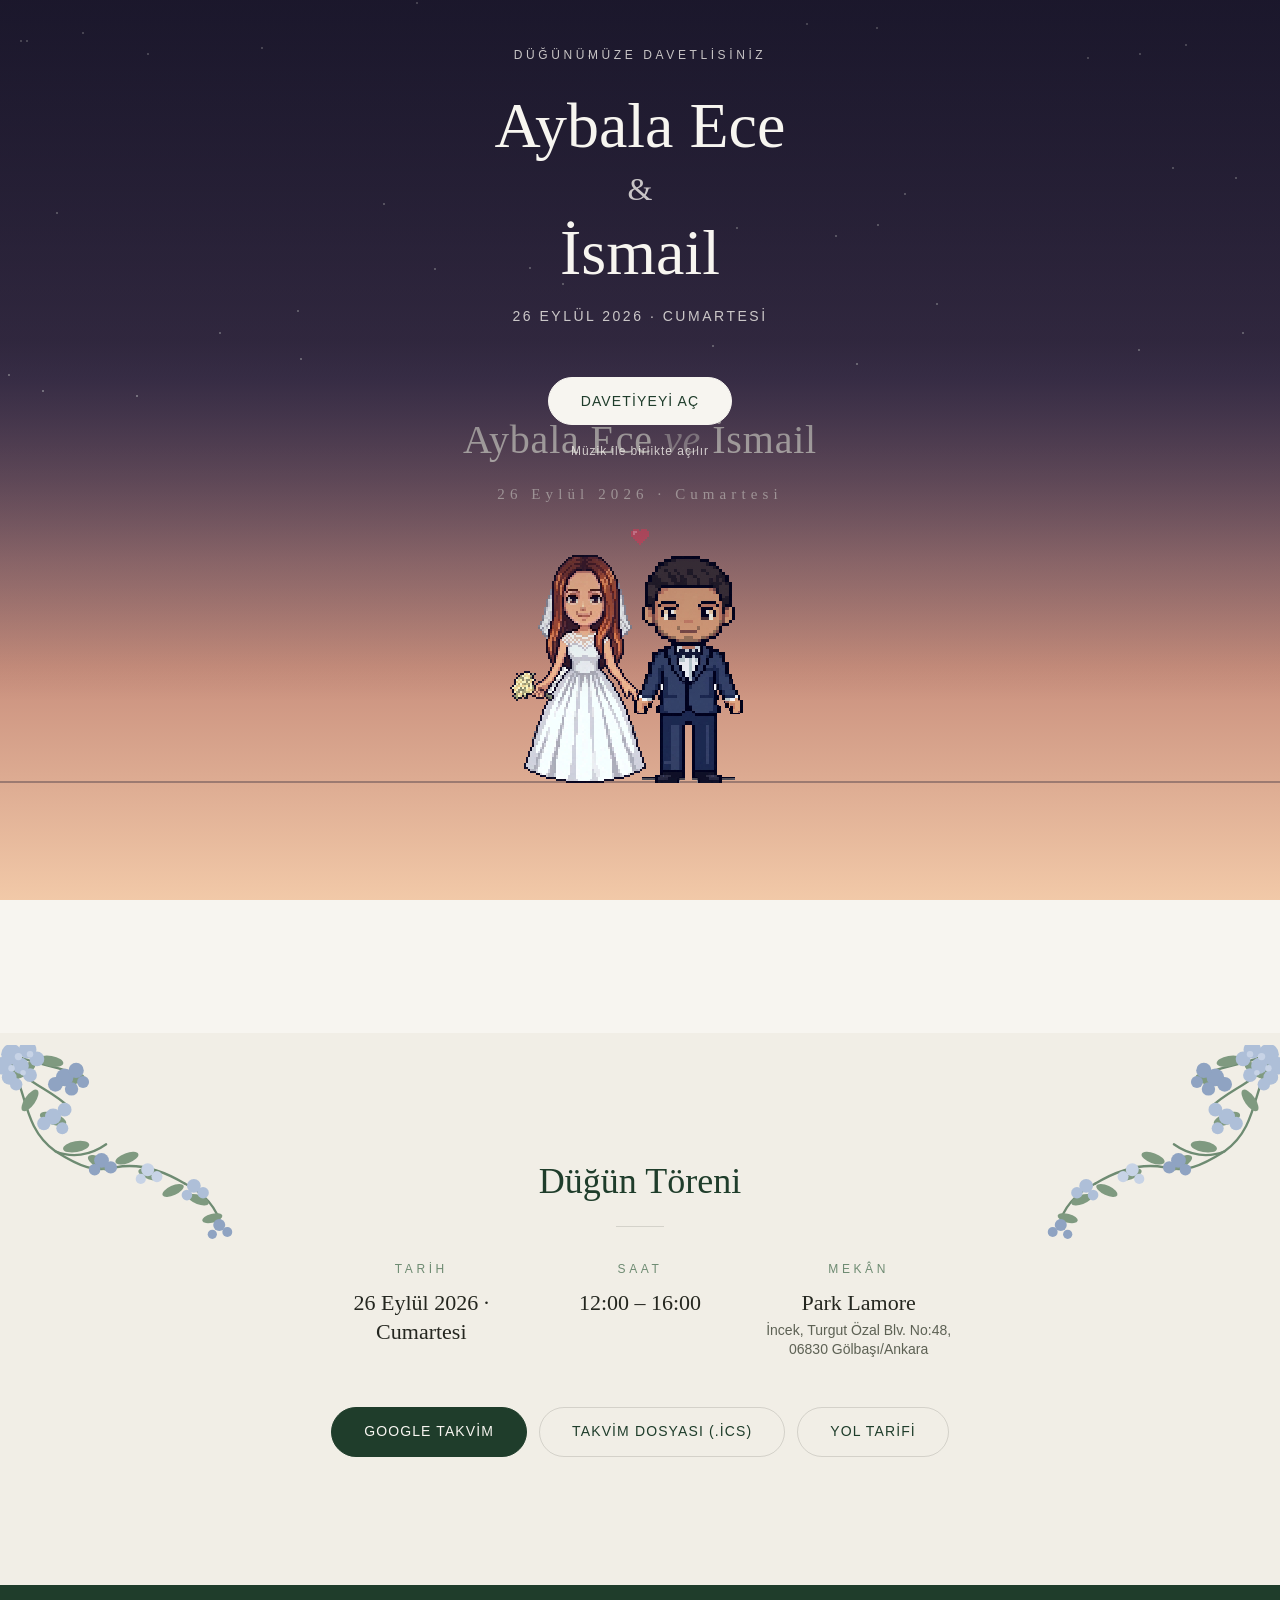
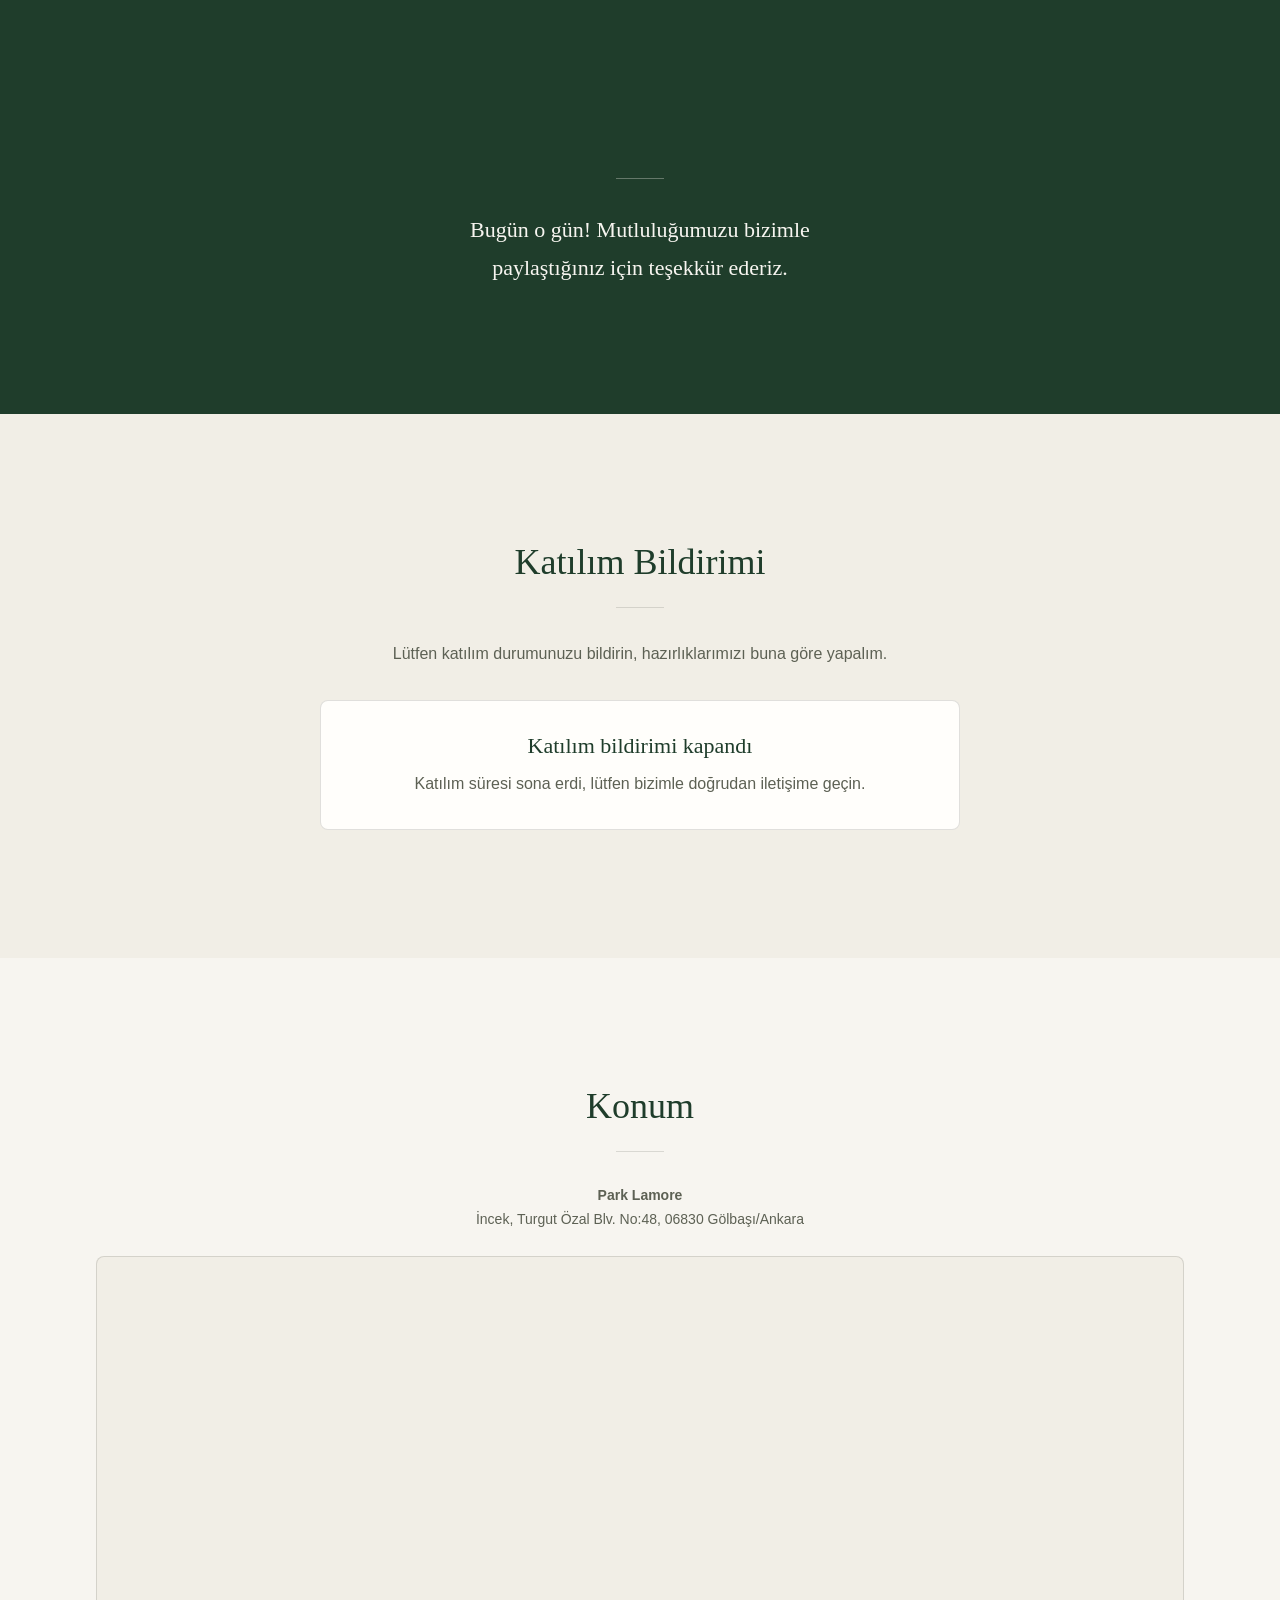
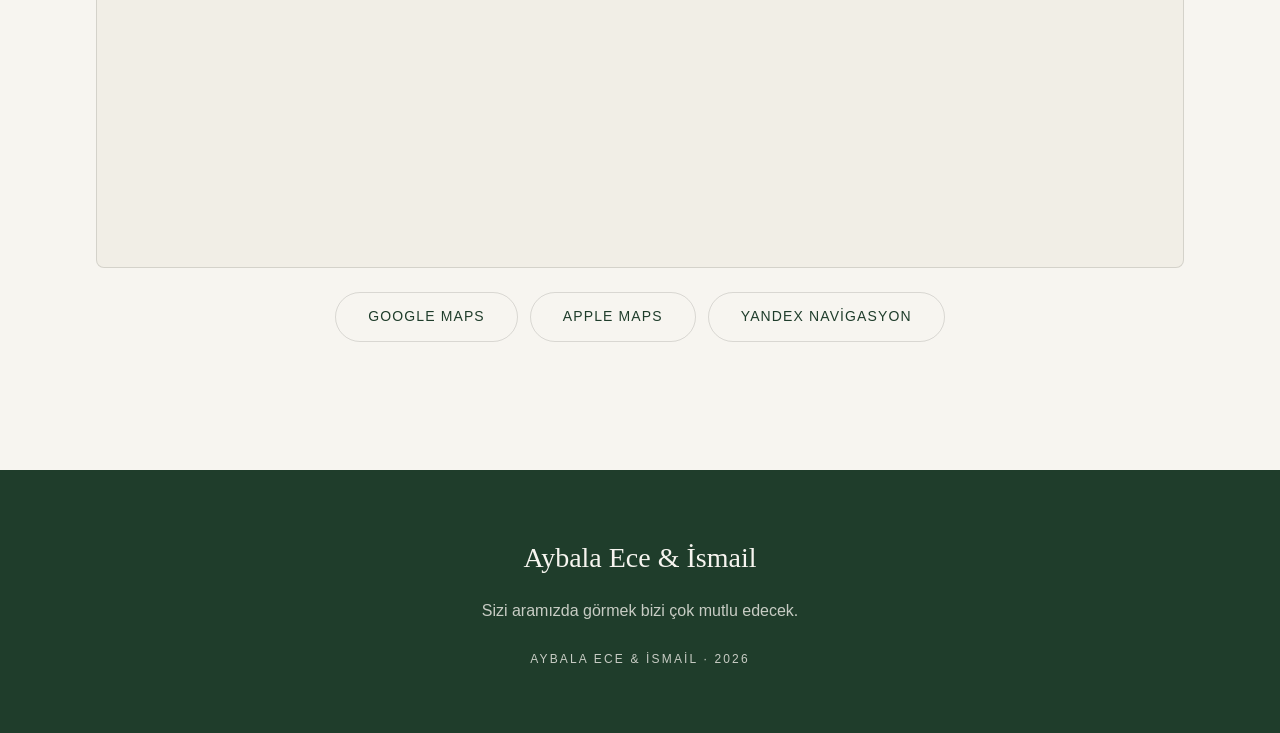
==== commit 1a1be724: "feat: update Open Graph image URLs for improved sharing" ====
--- a/index.html
+++ b/index.html
@@ -33,8 +33,8 @@
   <meta property="og:description" content="26 Eylül 2026, Cumartesi · 12:00 – 16:00 · Park Lamore, Ankara. Katılım bildirimi için davetiyeyi açın.">
   <!-- TAM URL GEREKLİ — kendi Pages adresinle değiştir -->
   <meta property="og:url" content="https://gokturkfulser.github.io/ece-ismail-wedding/">
-  <meta property="og:image" content="https://gokturkfulser.github.io/ece-ismail-wedding/assets/img/og.jpg?v=1">
-  <meta property="og:image:secure_url" content="https://gokturkfulser.github.io/ece-ismail-wedding/assets/img/og.jpg?v=1">
+  <meta property="og:image" content="https://gokturkfulser.github.io/ece-ismail-wedding/assets/img/og.jpg?v=2">
+  <meta property="og:image:secure_url" content="https://gokturkfulser.github.io/ece-ismail-wedding/assets/img/og.jpg?v=2">
   <meta property="og:image:type" content="image/jpeg">
   <meta property="og:image:width" content="1200">
   <meta property="og:image:height" content="630">
@@ -45,7 +45,7 @@
   <!-- CONFIG İLE EŞLE -->
   <meta name="twitter:title" content="Aybala Ece &amp; İsmail · Düğün Davetiyesi">
   <meta name="twitter:description" content="26 Eylül 2026, Cumartesi · 12:00 – 16:00 · Park Lamore, Ankara.">
-  <meta name="twitter:image" content="https://gokturkfulser.github.io/ece-ismail-wedding/assets/img/og.jpg?v=1">
+  <meta name="twitter:image" content="https://gokturkfulser.github.io/ece-ismail-wedding/assets/img/og.jpg?v=2">
   <meta name="twitter:image:alt" content="Aybala Ece ve İsmail düğün davetiyesi">
 
   <!-- Scraper'lar (WhatsApp/Twitter dahil) canonical'ı og:url ile aynı tam
